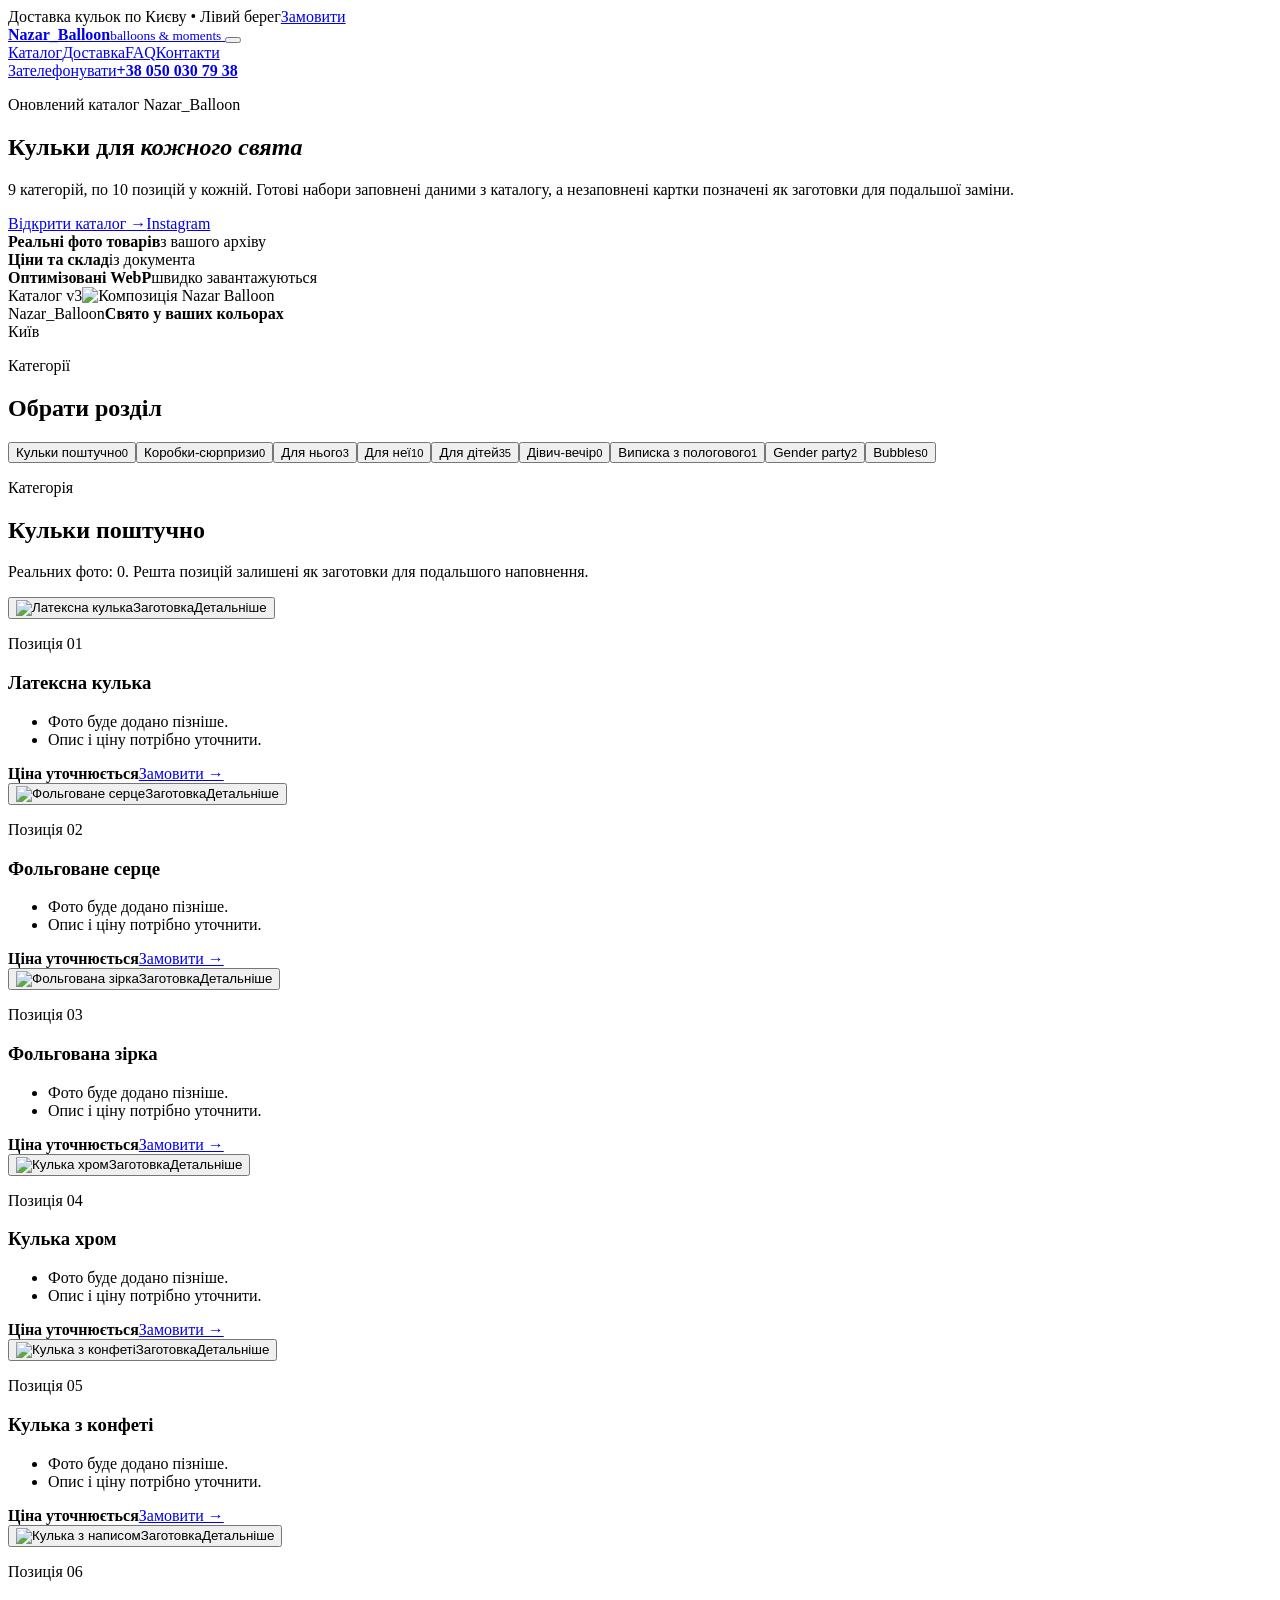
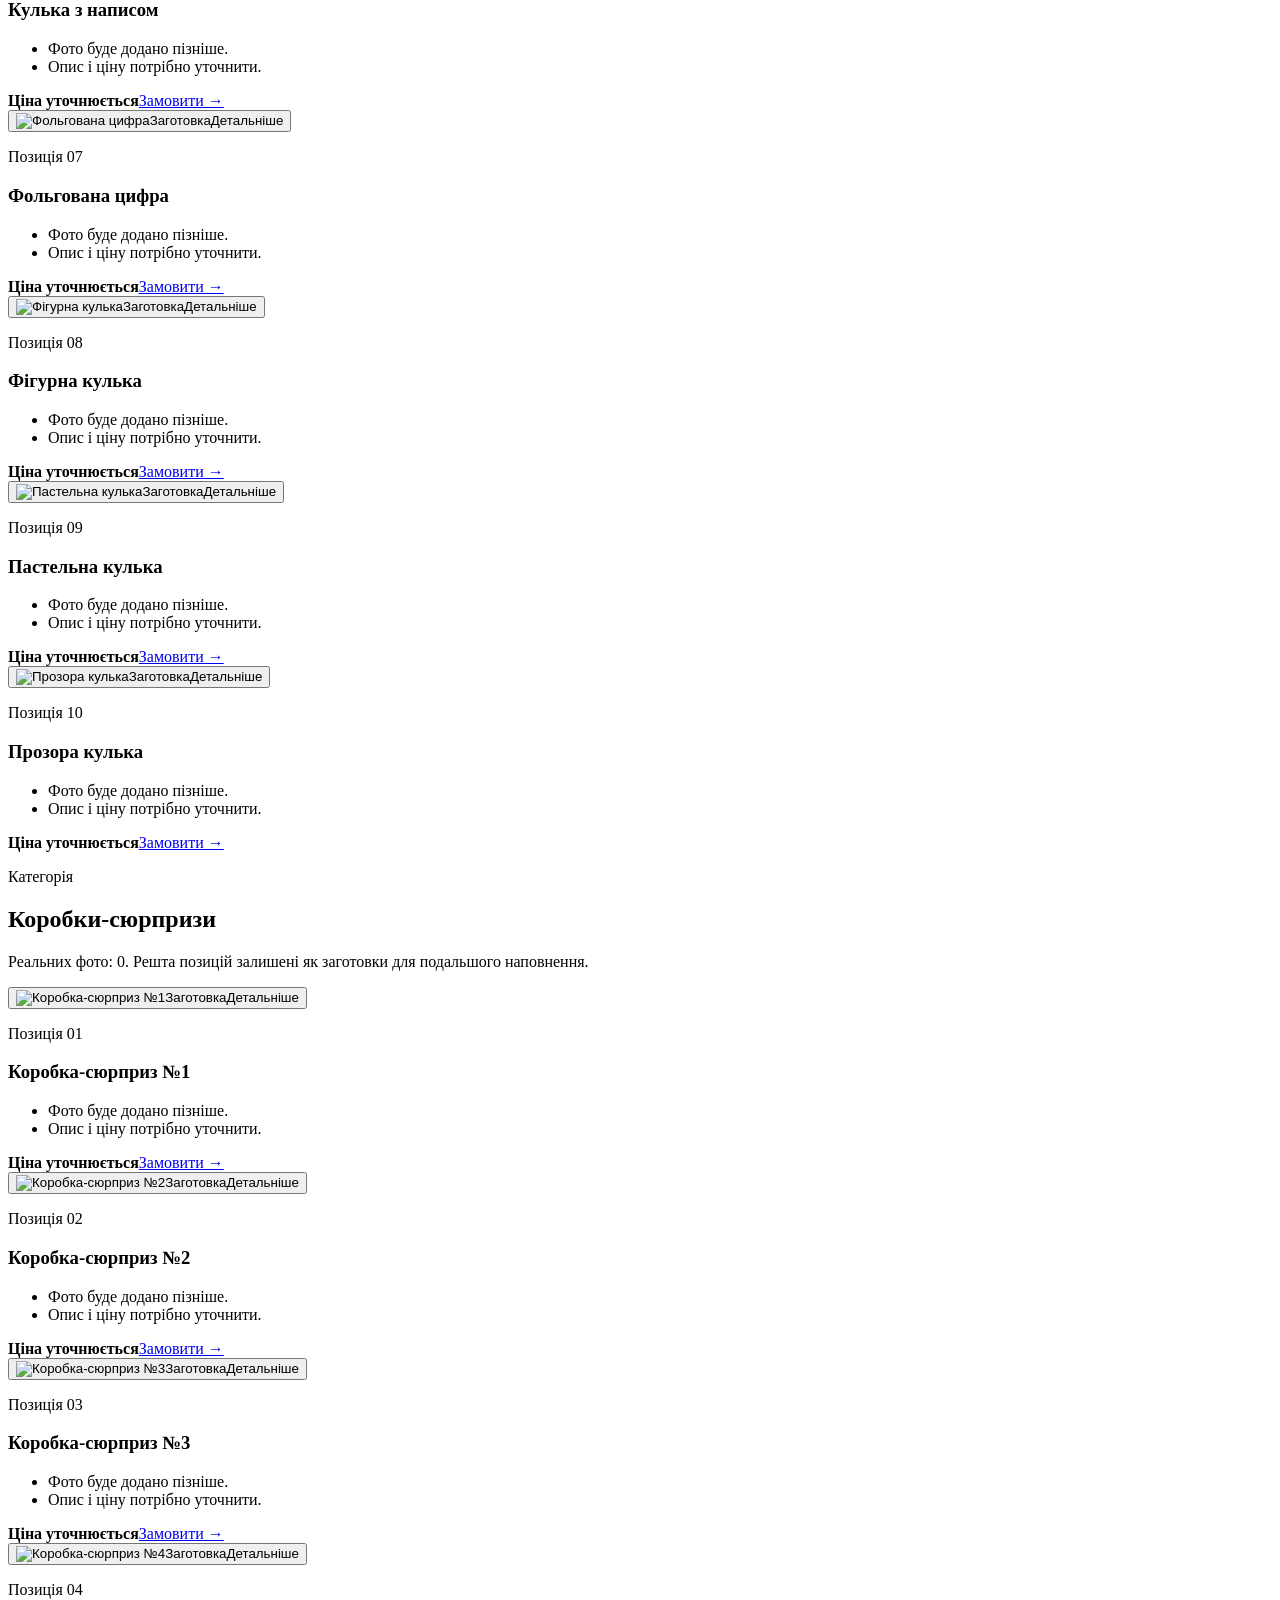
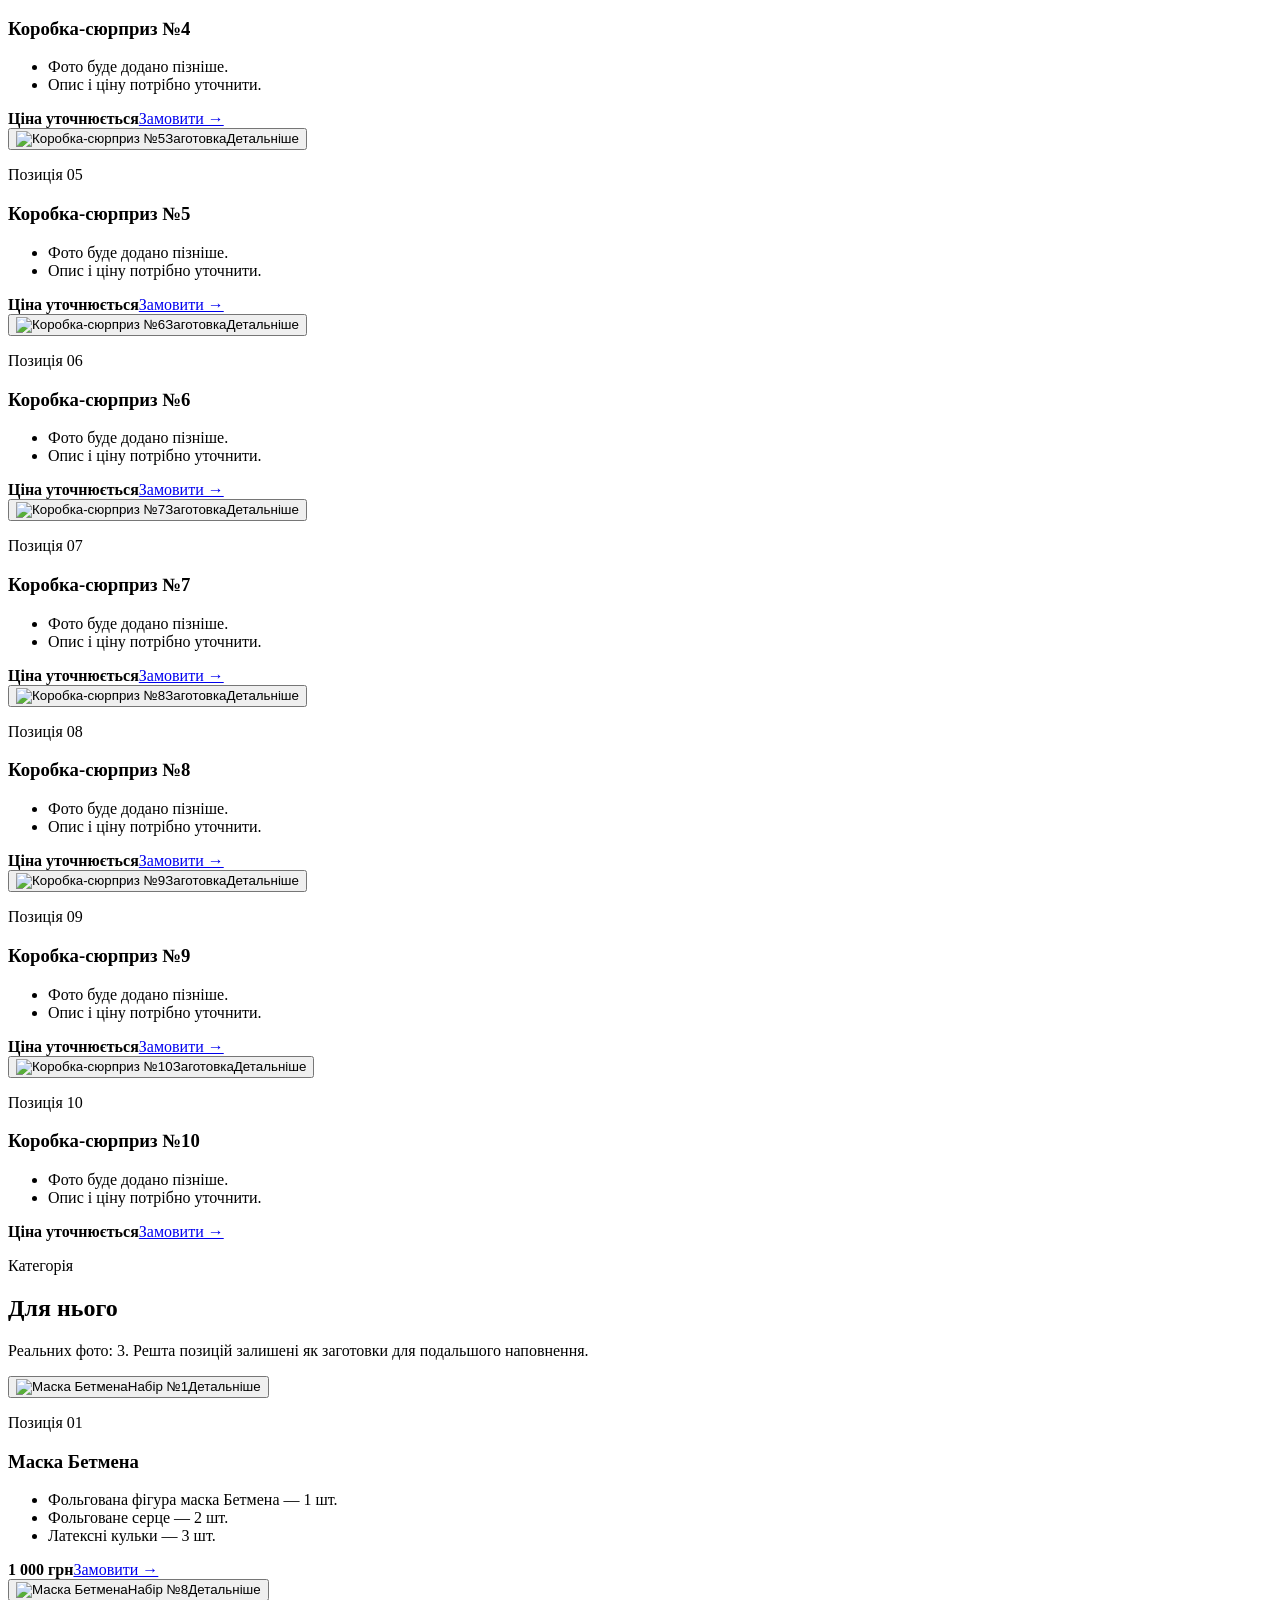
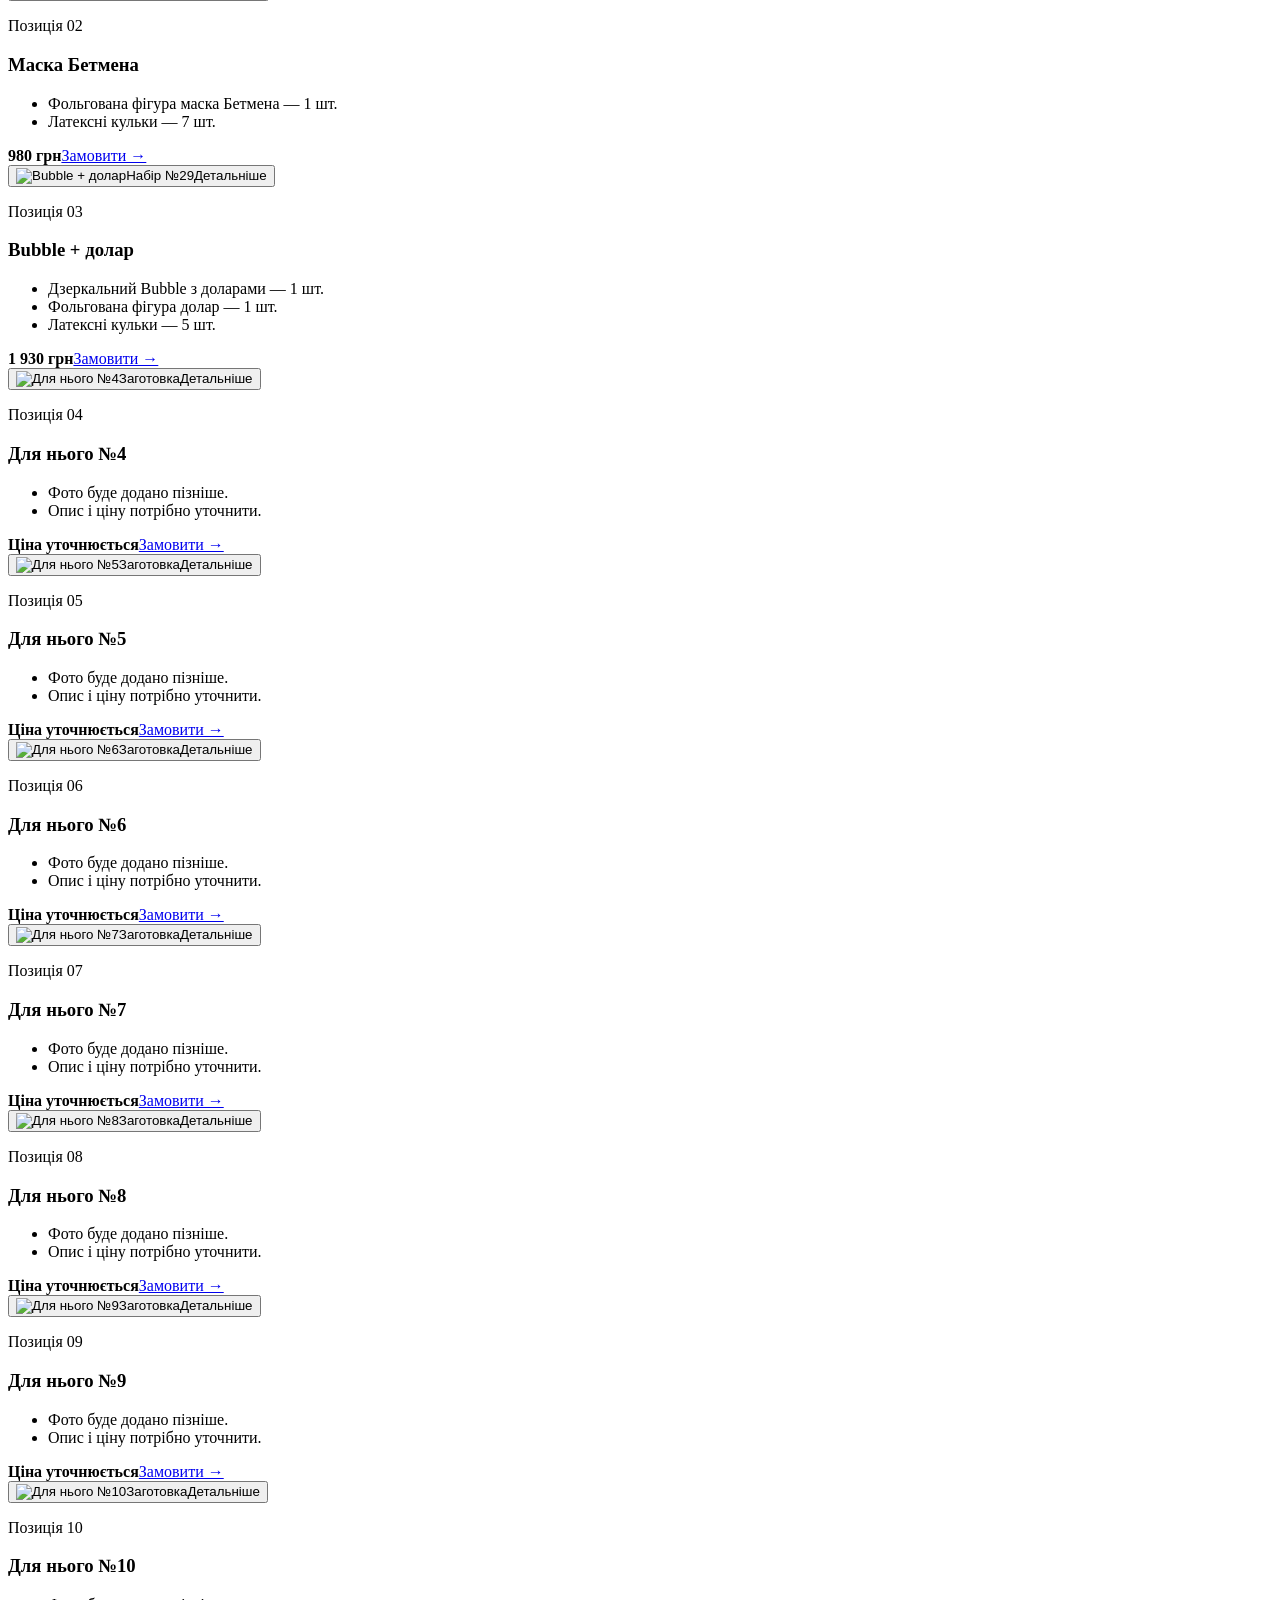
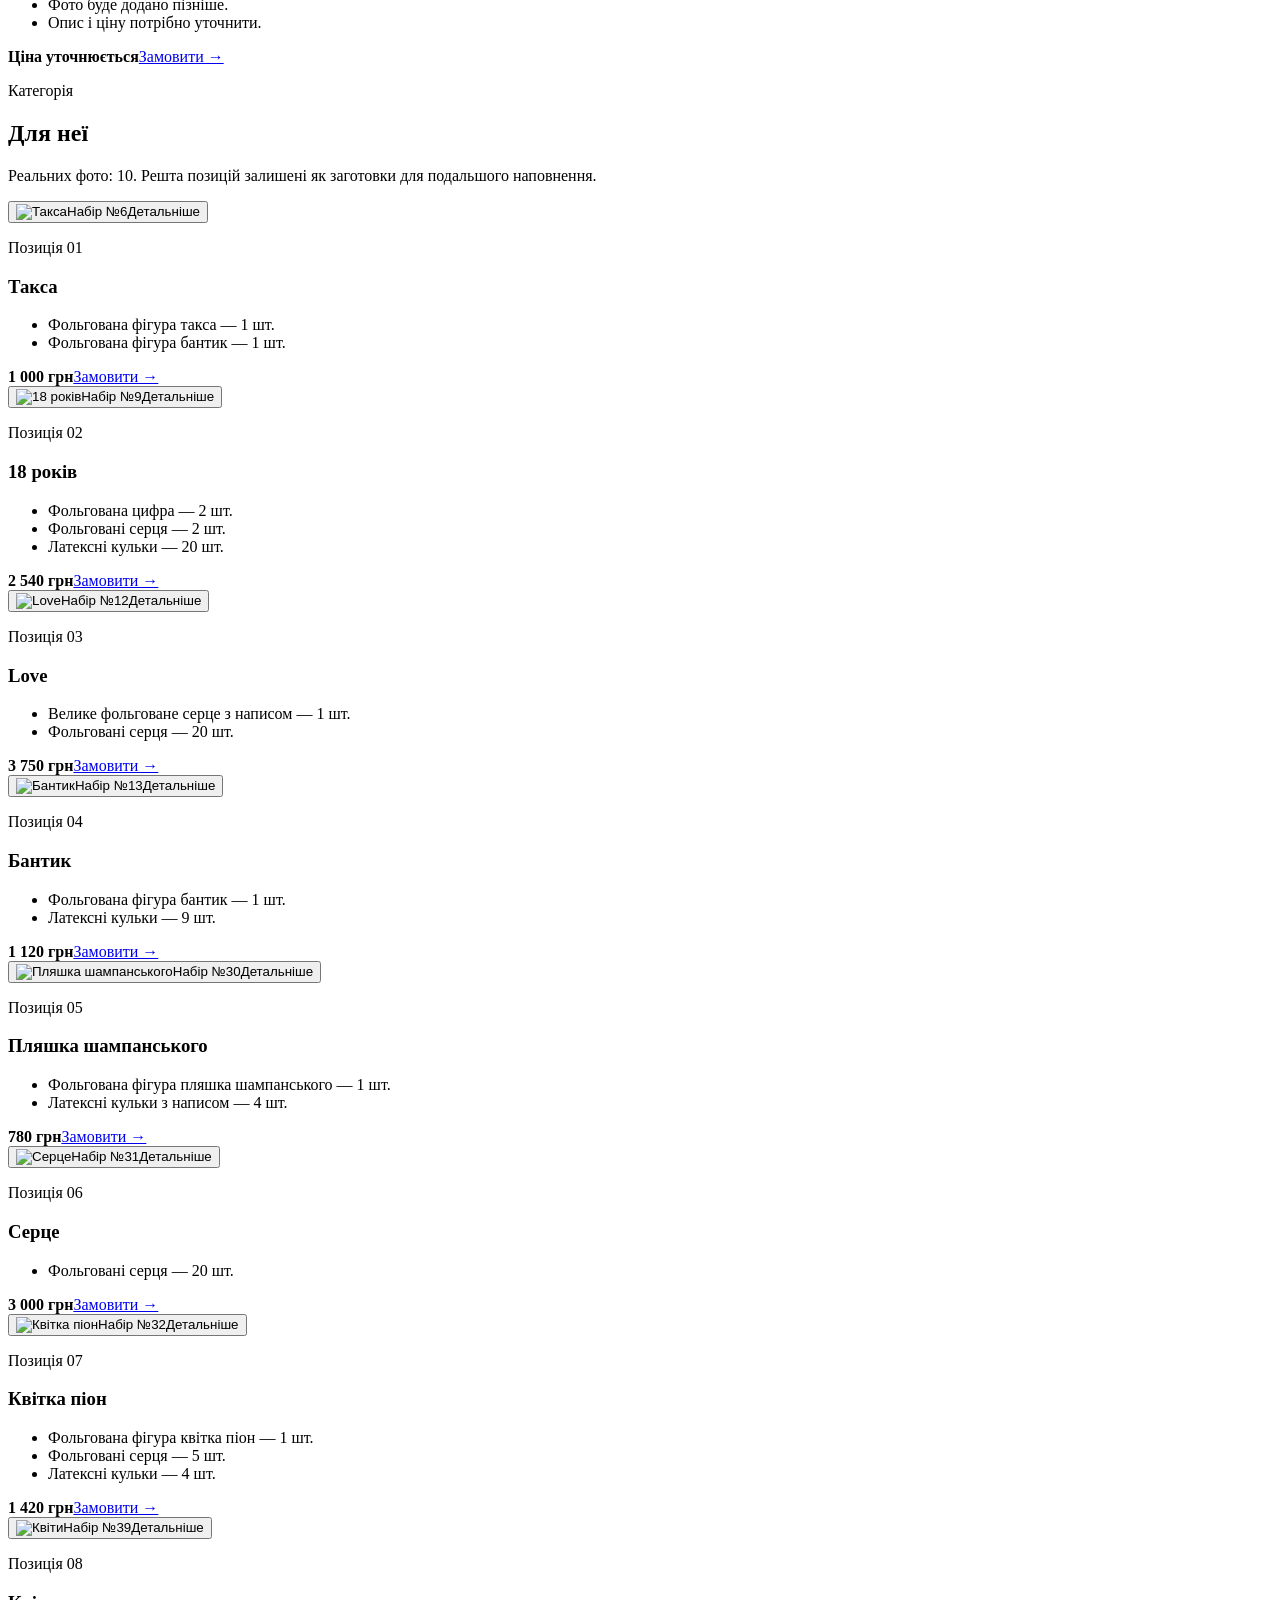
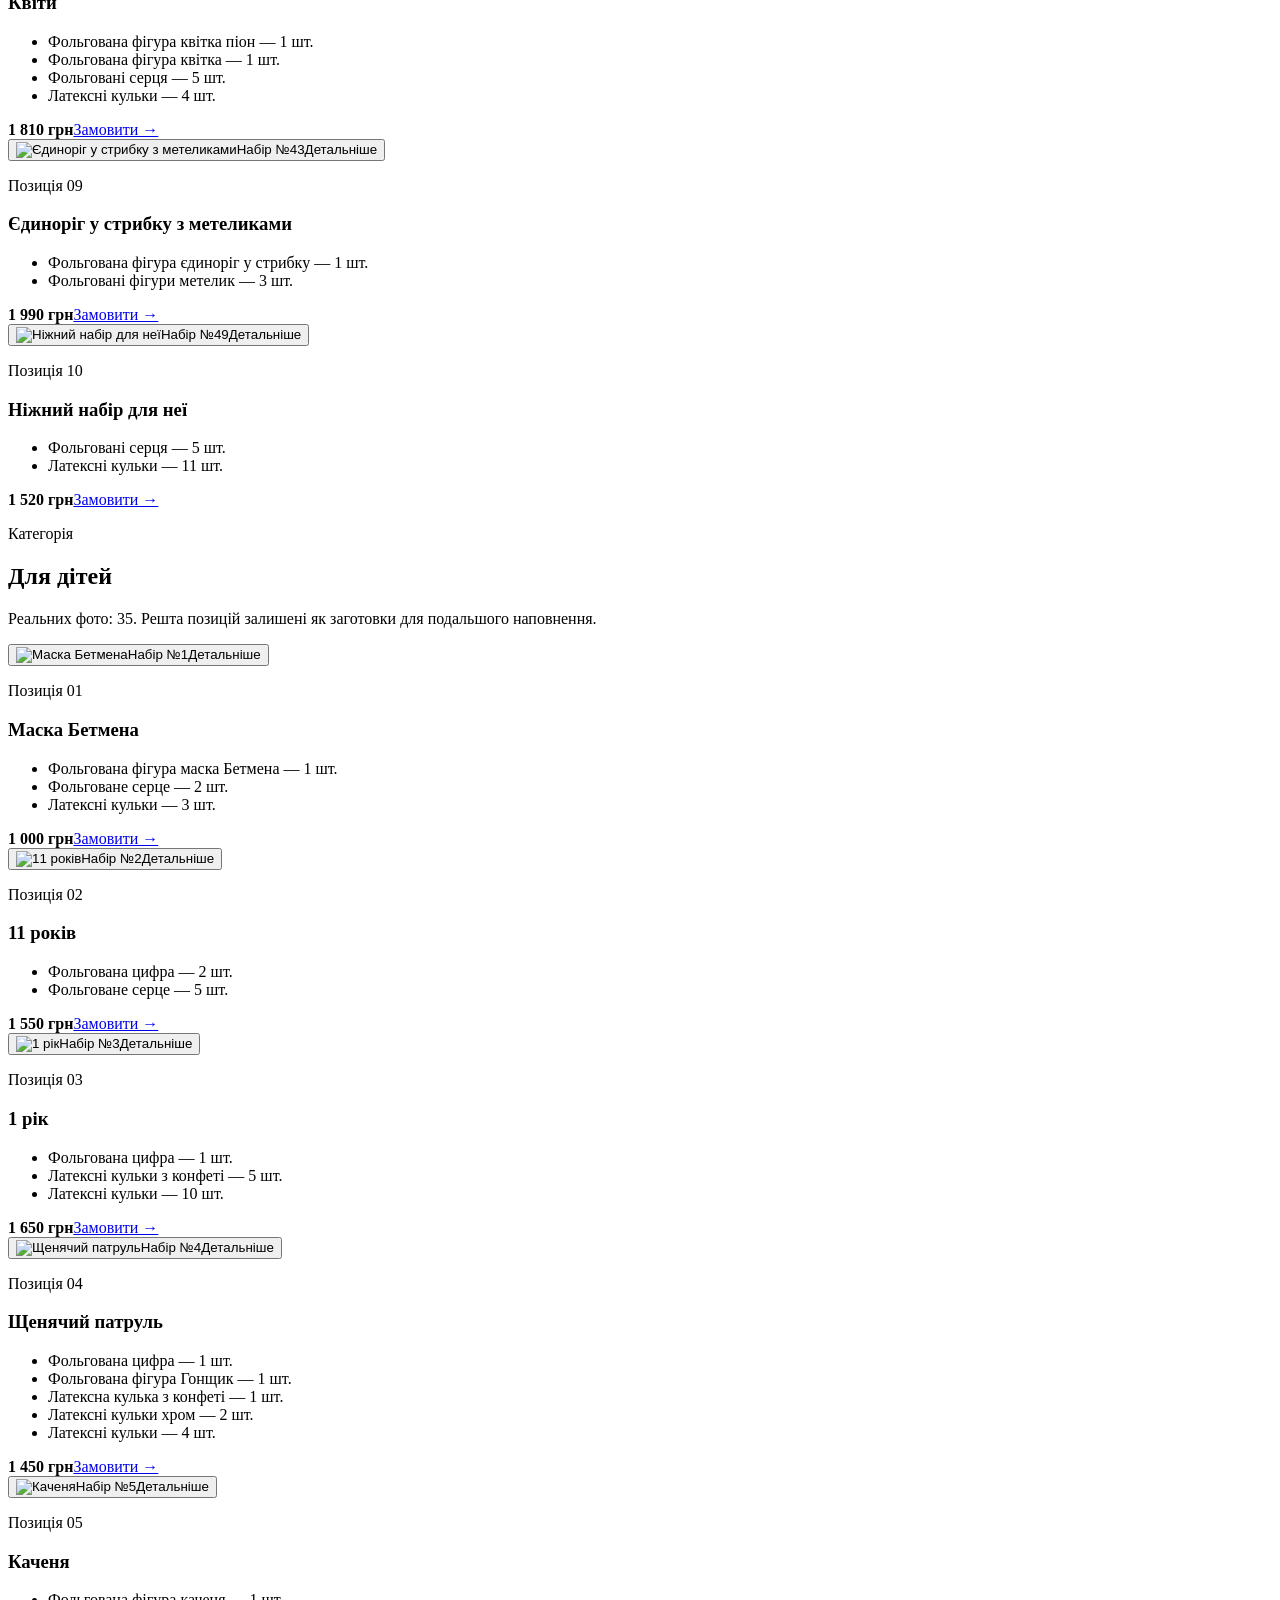
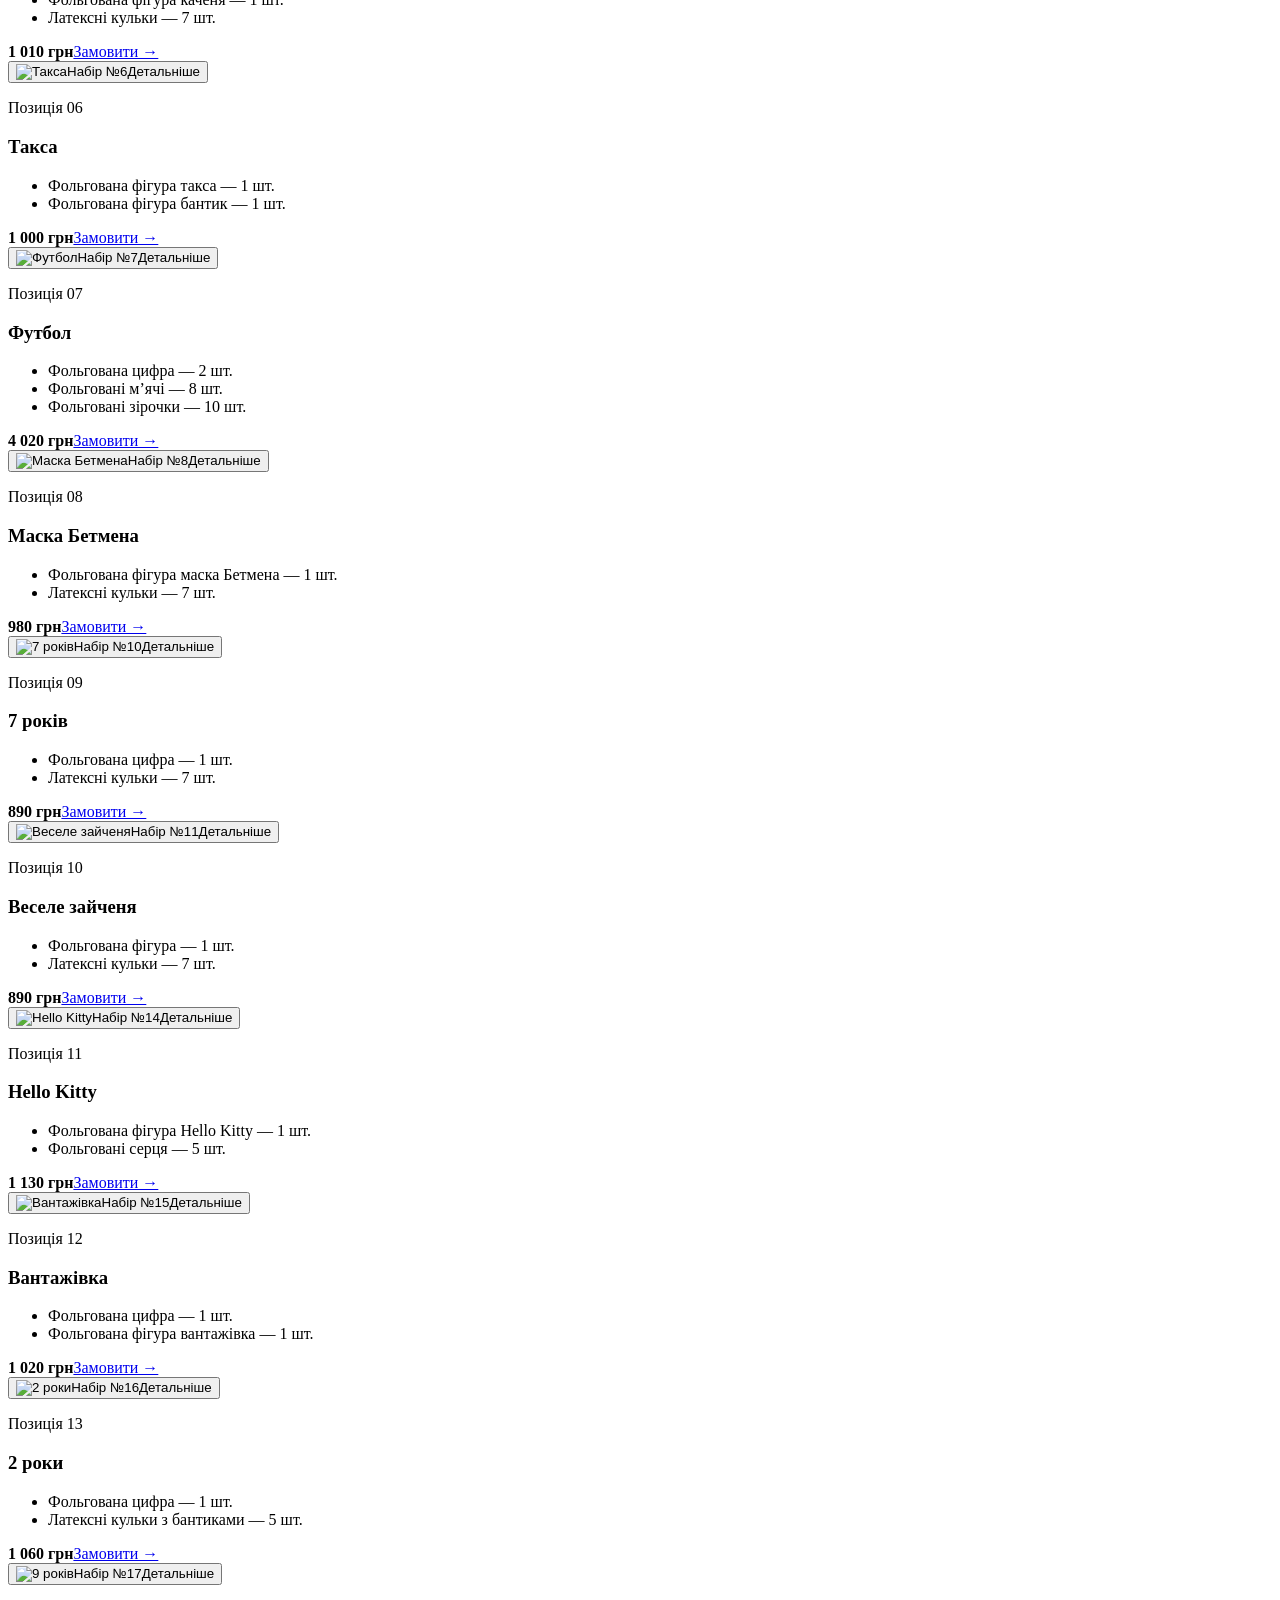
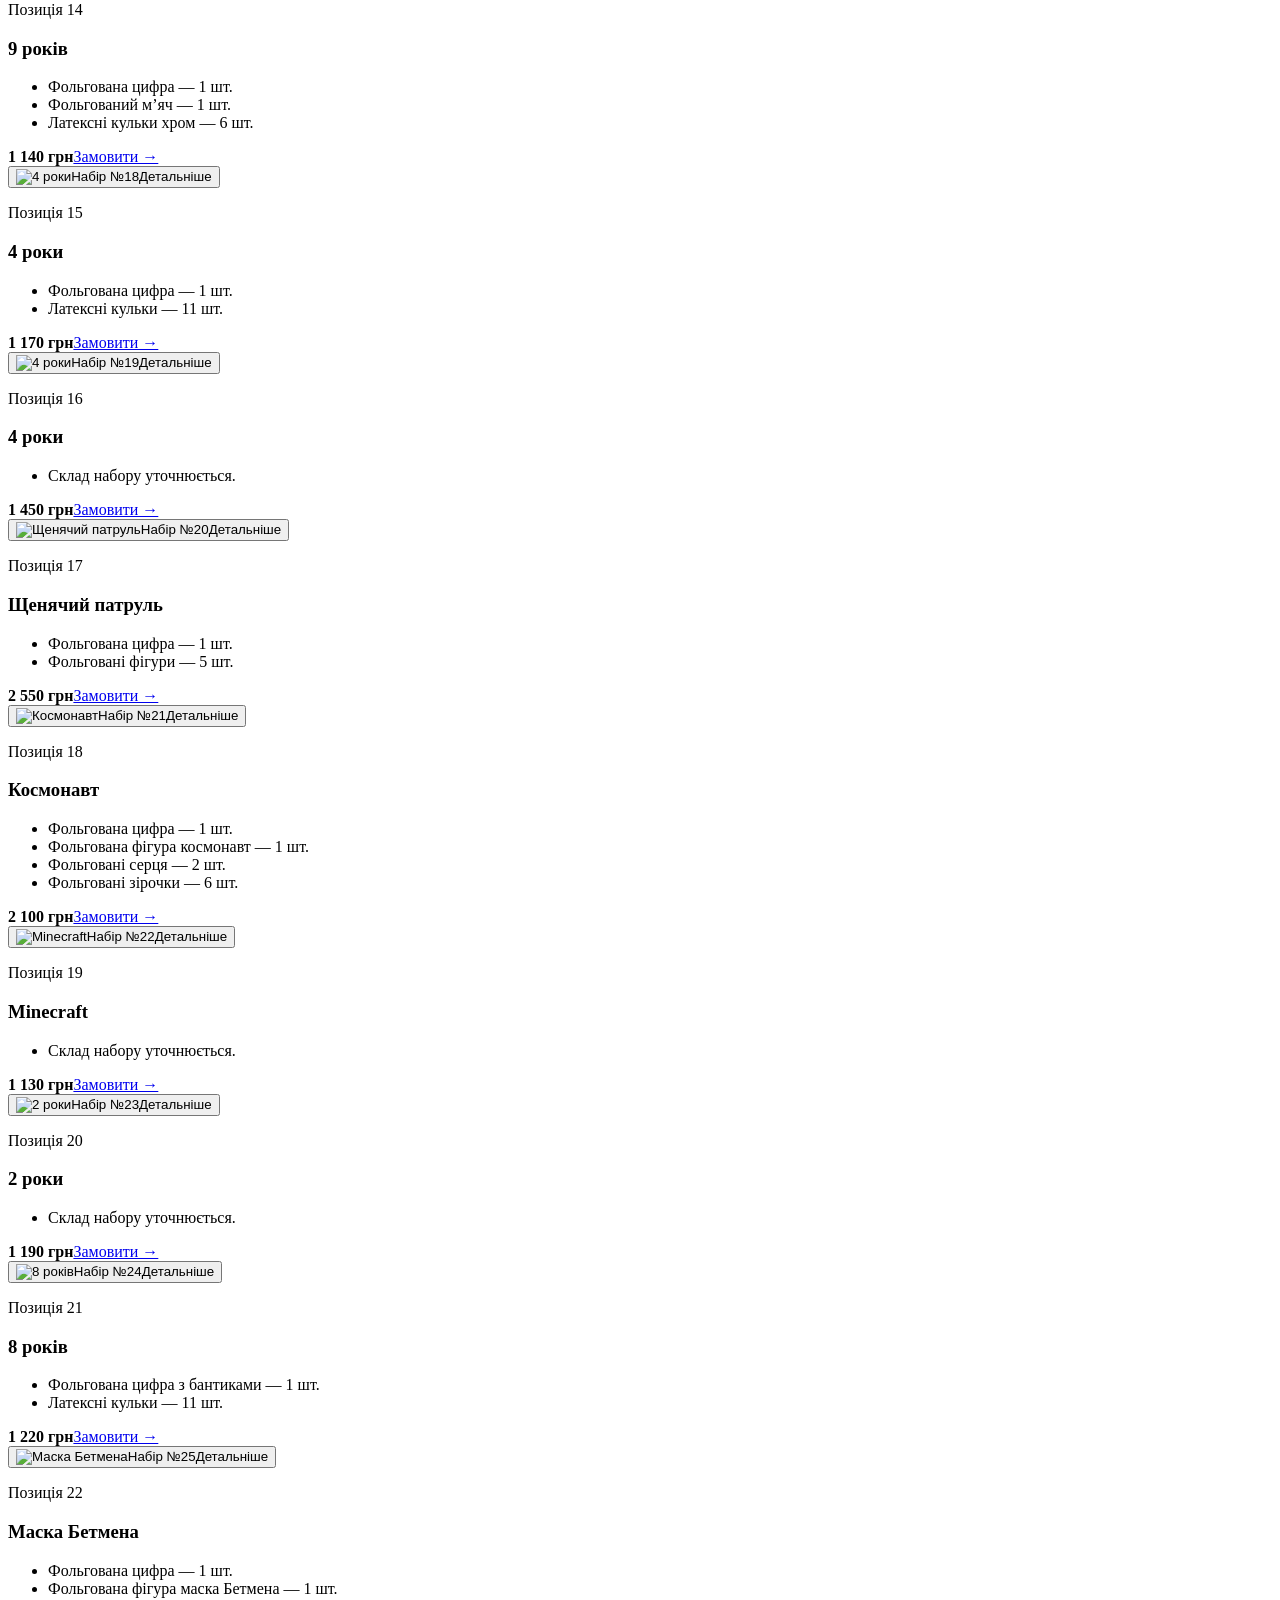
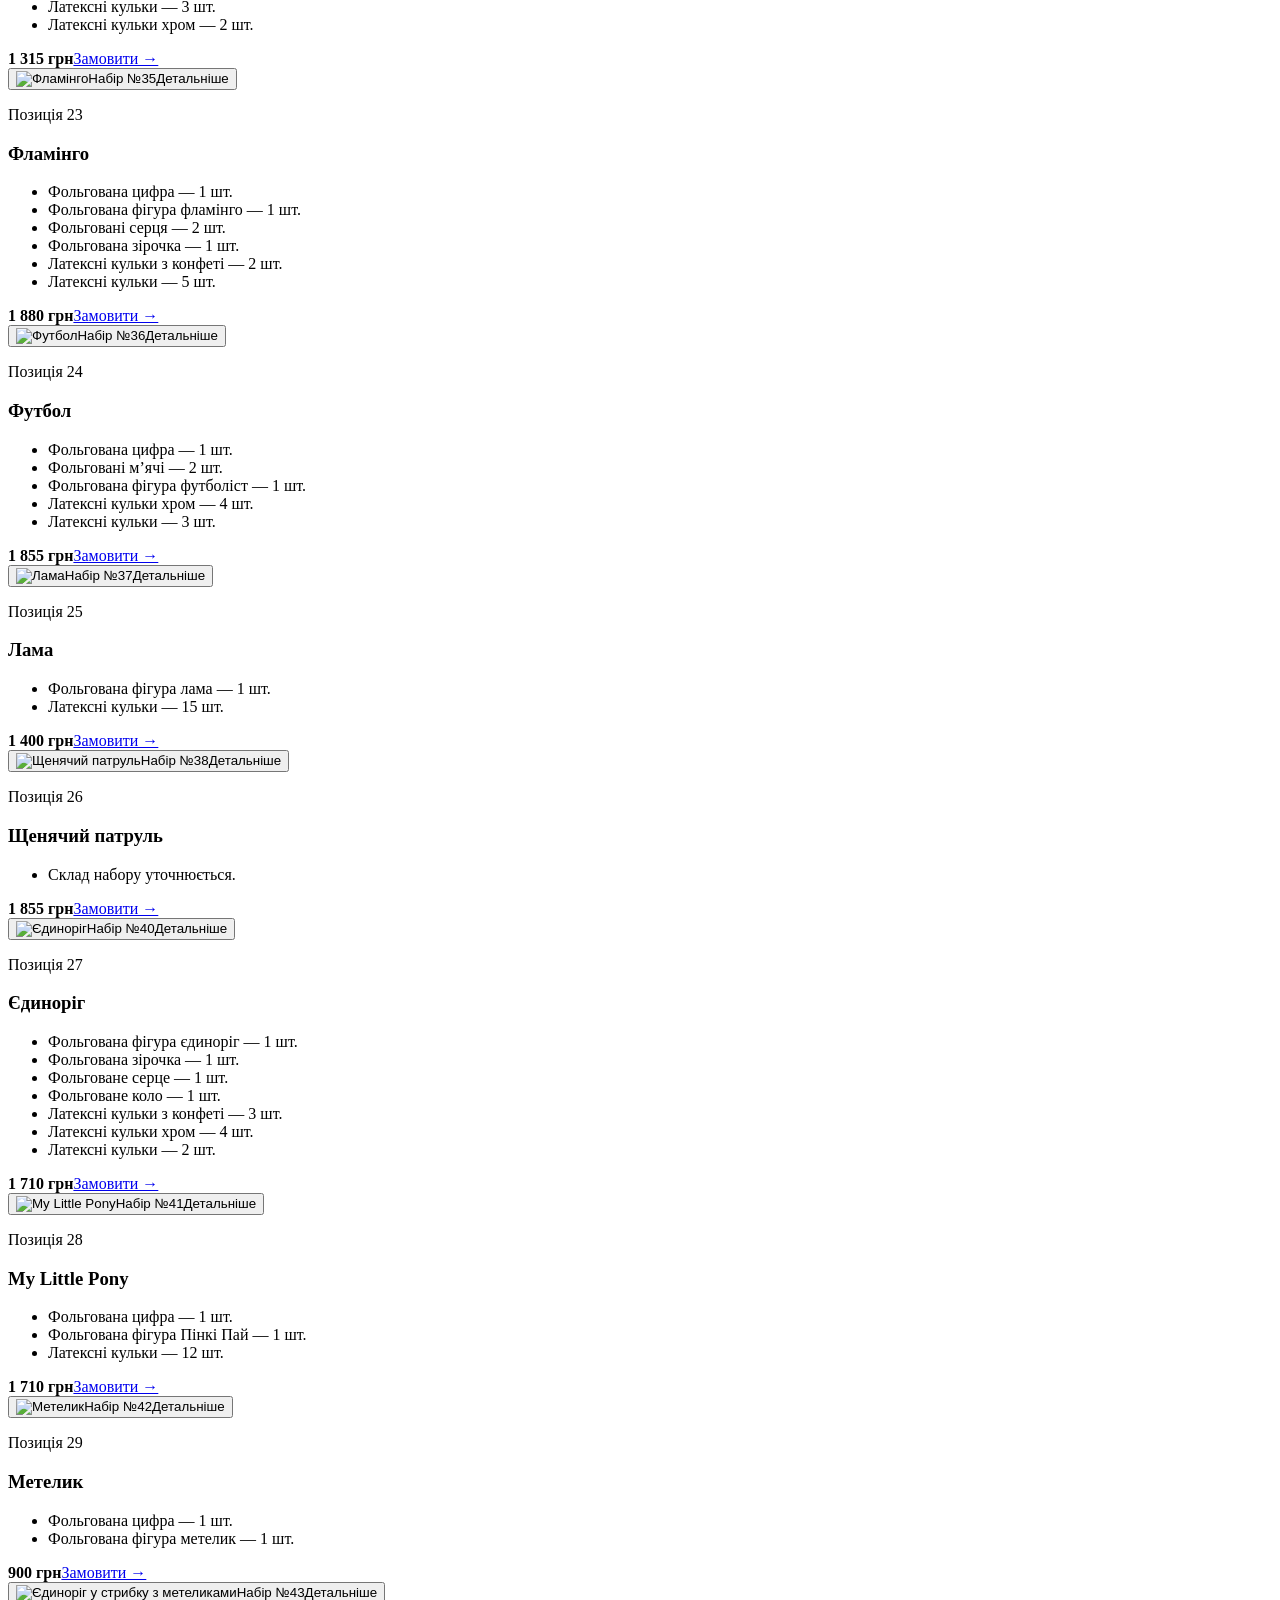
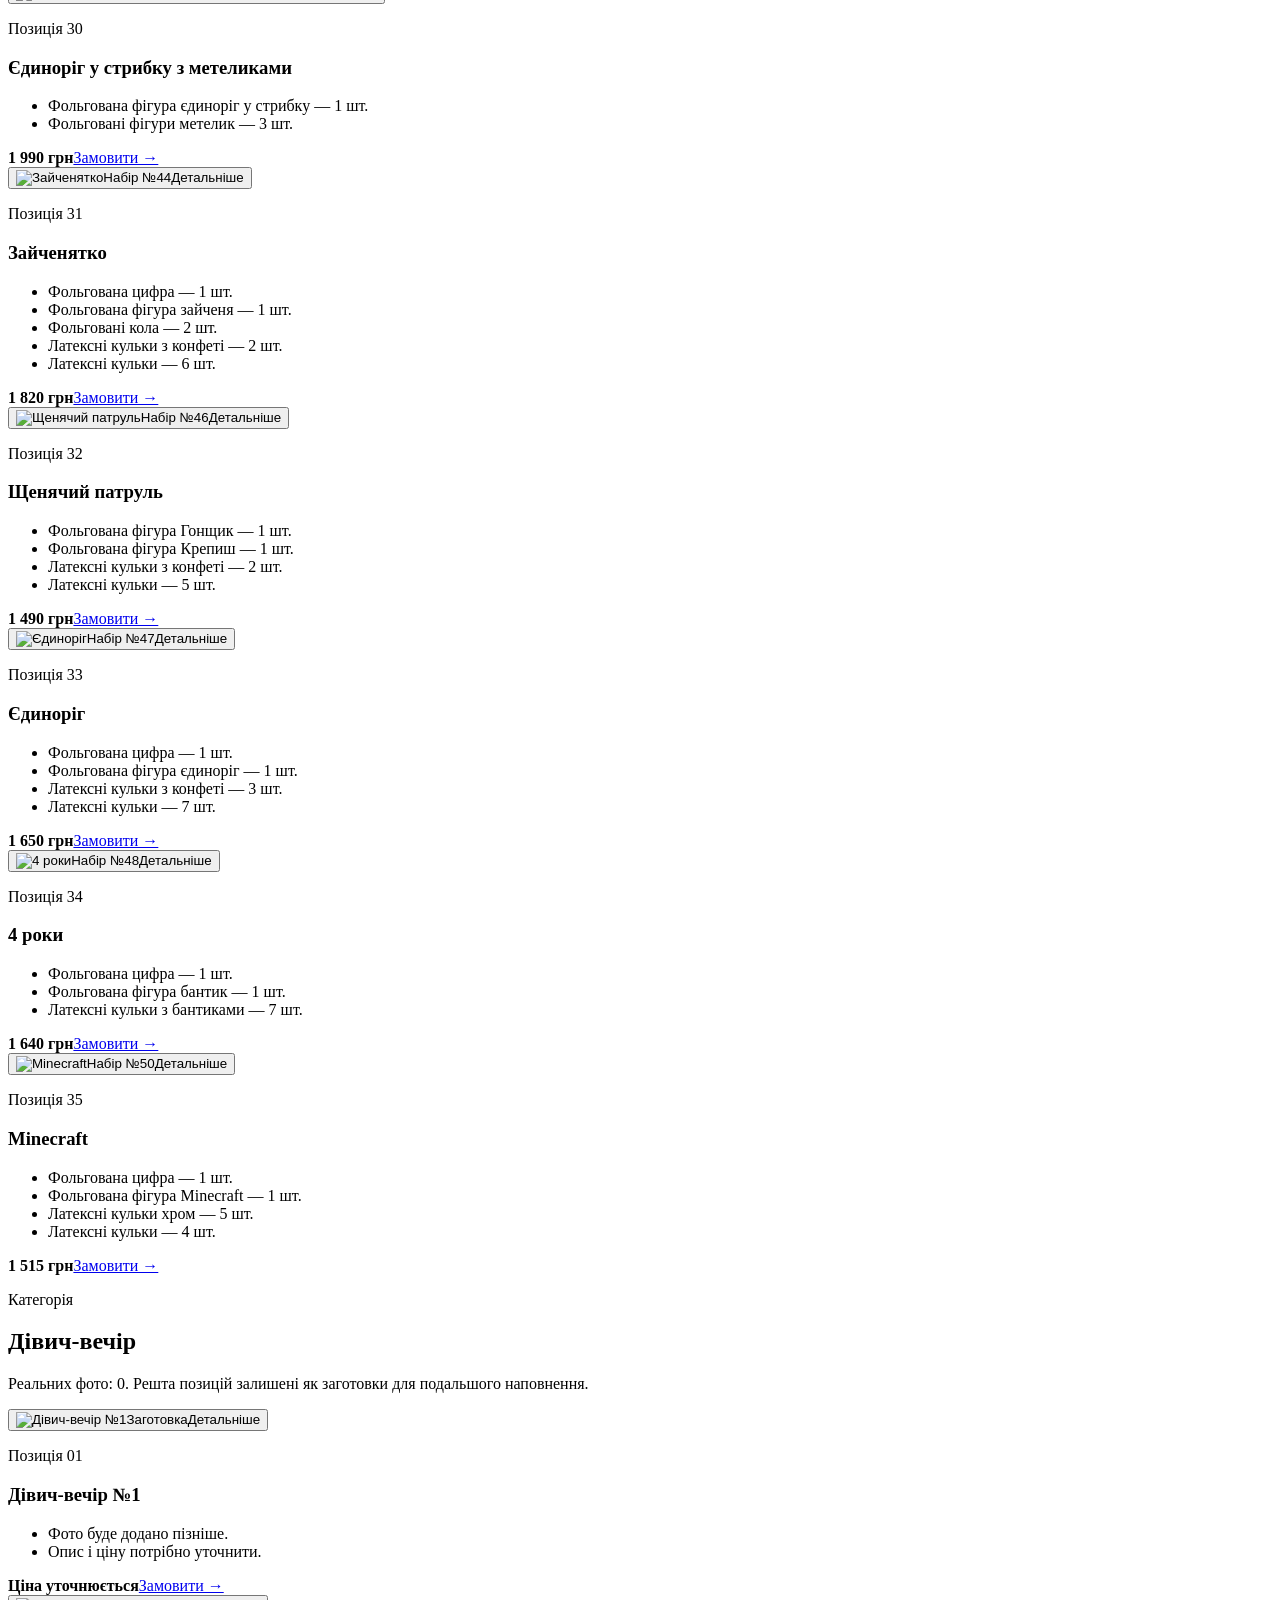
==== index.html @ 2dc0da6d "Add files via upload" ====
<!DOCTYPE html>

<html lang="uk">
<head>
<meta charset="utf-8"/>
<meta content="width=device-width,initial-scale=1" name="viewport"/>
<meta content="#fff8fb" name="theme-color"/>
<meta content="Nazar_Balloon — каталог гелієвих кульок, наборів і святкових композицій з доставкою по Києву." name="description"/>
<title>Nazar_Balloon — каталог кульок і композицій</title>
<link href="assets/images/favicon.svg" rel="icon" type="image/svg+xml"/>
<link href="https://fonts.googleapis.com" rel="preconnect"/>
<link crossorigin="" href="https://fonts.gstatic.com" rel="preconnect"/>
<link href="https://fonts.googleapis.com/css2?family=Manrope:wght@400;500;600;700;800&amp;family=Playfair+Display:wght@600;700&amp;display=swap" rel="stylesheet"/>
<link href="assets/styles.css" rel="stylesheet"/>
</head>
<body>
<div class="announcement"><div class="container announcement__inner"><span>Доставка кульок по Києву • Лівий берег</span><a href="#contacts">Замовити</a></div></div>
<header class="site-header">
<div class="container header__inner">
<a class="brand" href="#top">
<span class="brand__mark"><span class="brand__balloon brand__balloon--one"></span><span class="brand__balloon brand__balloon--two"></span><span class="brand__balloon brand__balloon--three"></span></span>
<span><strong>Nazar_Balloon</strong><small>balloons &amp; moments</small></span>
</a>
<button aria-expanded="false" class="menu-toggle" type="button"><span></span><span></span><span></span></button>
<nav class="main-nav">
<a href="#catalog">Каталог</a><a href="#delivery">Доставка</a><a href="#faq">FAQ</a><a href="#contacts">Контакти</a>
</nav>
<a class="header-cta" href="tel:+380500307938"><span>Зателефонувати</span><strong>+38 050 030 79 38</strong></a>
</div>
</header>
<main id="top">
<section class="hero hero--catalog">
<div class="container hero__grid">
<div class="hero__content reveal">
<p class="eyebrow">Оновлений каталог Nazar_Balloon</p>
<h1>Кульки для <em>кожного свята</em></h1>
<p class="hero__lead">9 категорій, по 10 позицій у кожній. Готові набори заповнені даними з каталогу, а незаповнені картки позначені як заготовки для подальшої заміни.</p>
<div class="hero__actions"><a class="button button--primary" href="#catalog">Відкрити каталог →</a><a class="button button--ghost" href="https://www.instagram.com/nazar_balloon/" rel="noopener" target="_blank">Instagram</a></div>
<div class="hero__facts"><div><strong>Реальні фото товарів</strong><span>з вашого архіву</span></div><div><strong>Ціни та склад</strong><span>із документа</span></div><div><strong>Оптимізовані WebP</strong><span>швидко завантажуються</span></div></div>
</div>
<div class="hero__visual reveal reveal--delay">
<div class="hero-card"><span class="hero-card__tag">Каталог v3</span><img alt="Композиція Nazar Balloon" src="assets/images/hero-balloons.svg"/><div class="hero-card__caption"><div><span>Nazar_Balloon</span><strong>Свято у ваших кольорах</strong></div><span class="hero-card__price">Київ</span></div></div>
</div>
</div>
</section>
<section class="catalog-section" id="catalog">
<div class="container catalog-layout">
<aside class="category-sidebar reveal">
<div class="category-sidebar__top"><p class="eyebrow">Категорії</p><h2>Обрати розділ</h2></div>
<div class="category-nav"><button class="category-nav__item is-active" data-category="single" type="button"><span class="category-nav__folder"></span><span>Кульки поштучно</span><small>0</small></button><button class="category-nav__item" data-category="boxes" type="button"><span class="category-nav__folder"></span><span>Коробки-сюрпризи</span><small>0</small></button><button class="category-nav__item" data-category="him" type="button"><span class="category-nav__folder"></span><span>Для нього</span><small>3</small></button><button class="category-nav__item" data-category="her" type="button"><span class="category-nav__folder"></span><span>Для неї</span><small>10</small></button><button class="category-nav__item" data-category="kids" type="button"><span class="category-nav__folder"></span><span>Для дітей</span><small>35</small></button><button class="category-nav__item" data-category="bachelorette" type="button"><span class="category-nav__folder"></span><span>Дівич-вечір</span><small>0</small></button><button class="category-nav__item" data-category="maternity" type="button"><span class="category-nav__folder"></span><span>Виписка з пологового</span><small>1</small></button><button class="category-nav__item" data-category="gender" type="button"><span class="category-nav__folder"></span><span>Gender party</span><small>2</small></button><button class="category-nav__item" data-category="bubbles" type="button"><span class="category-nav__folder"></span><span>Bubbles</span><small>0</small></button></div>
</aside>
<div class="catalog-content"><section class="category-panel is-active" data-panel="single"><div class="category-panel__heading"><div><p class="eyebrow">Категорія</p><h2>Кульки поштучно</h2></div><p>Реальних фото: 0. Решта позицій залишені як заготовки для подальшого наповнення.</p></div><div class="catalog-grid"><article class="catalog-card is-placeholder">
<button class="catalog-card__photo" data-open-product="single-1" type="button"><img alt="Латексна кулька" loading="lazy" src="assets/images/catalog-single-01.svg"/><span class="product-status product-status--placeholder">Заготовка</span><span class="catalog-card__zoom">Детальніше</span></button>
<div class="catalog-card__content"><p class="catalog-card__number">Позиція 01</p><h3>Латексна кулька</h3><ul><li>Фото буде додано пізніше.</li><li>Опис і ціну потрібно уточнити.</li></ul><div class="catalog-card__bottom"><strong>Ціна уточнюється</strong><a href="https://www.instagram.com/nazar_balloon/" rel="noopener" target="_blank">Замовити →</a></div></div></article><article class="catalog-card is-placeholder">
<button class="catalog-card__photo" data-open-product="single-2" type="button"><img alt="Фольговане серце" loading="lazy" src="assets/images/catalog-single-02.svg"/><span class="product-status product-status--placeholder">Заготовка</span><span class="catalog-card__zoom">Детальніше</span></button>
<div class="catalog-card__content"><p class="catalog-card__number">Позиція 02</p><h3>Фольговане серце</h3><ul><li>Фото буде додано пізніше.</li><li>Опис і ціну потрібно уточнити.</li></ul><div class="catalog-card__bottom"><strong>Ціна уточнюється</strong><a href="https://www.instagram.com/nazar_balloon/" rel="noopener" target="_blank">Замовити →</a></div></div></article><article class="catalog-card is-placeholder">
<button class="catalog-card__photo" data-open-product="single-3" type="button"><img alt="Фольгована зірка" loading="lazy" src="assets/images/catalog-single-03.svg"/><span class="product-status product-status--placeholder">Заготовка</span><span class="catalog-card__zoom">Детальніше</span></button>
<div class="catalog-card__content"><p class="catalog-card__number">Позиція 03</p><h3>Фольгована зірка</h3><ul><li>Фото буде додано пізніше.</li><li>Опис і ціну потрібно уточнити.</li></ul><div class="catalog-card__bottom"><strong>Ціна уточнюється</strong><a href="https://www.instagram.com/nazar_balloon/" rel="noopener" target="_blank">Замовити →</a></div></div></article><article class="catalog-card is-placeholder">
<button class="catalog-card__photo" data-open-product="single-4" type="button"><img alt="Кулька хром" loading="lazy" src="assets/images/catalog-single-04.svg"/><span class="product-status product-status--placeholder">Заготовка</span><span class="catalog-card__zoom">Детальніше</span></button>
<div class="catalog-card__content"><p class="catalog-card__number">Позиція 04</p><h3>Кулька хром</h3><ul><li>Фото буде додано пізніше.</li><li>Опис і ціну потрібно уточнити.</li></ul><div class="catalog-card__bottom"><strong>Ціна уточнюється</strong><a href="https://www.instagram.com/nazar_balloon/" rel="noopener" target="_blank">Замовити →</a></div></div></article><article class="catalog-card is-placeholder">
<button class="catalog-card__photo" data-open-product="single-5" type="button"><img alt="Кулька з конфеті" loading="lazy" src="assets/images/catalog-single-05.svg"/><span class="product-status product-status--placeholder">Заготовка</span><span class="catalog-card__zoom">Детальніше</span></button>
<div class="catalog-card__content"><p class="catalog-card__number">Позиція 05</p><h3>Кулька з конфеті</h3><ul><li>Фото буде додано пізніше.</li><li>Опис і ціну потрібно уточнити.</li></ul><div class="catalog-card__bottom"><strong>Ціна уточнюється</strong><a href="https://www.instagram.com/nazar_balloon/" rel="noopener" target="_blank">Замовити →</a></div></div></article><article class="catalog-card is-placeholder">
<button class="catalog-card__photo" data-open-product="single-6" type="button"><img alt="Кулька з написом" loading="lazy" src="assets/images/catalog-single-06.svg"/><span class="product-status product-status--placeholder">Заготовка</span><span class="catalog-card__zoom">Детальніше</span></button>
<div class="catalog-card__content"><p class="catalog-card__number">Позиція 06</p><h3>Кулька з написом</h3><ul><li>Фото буде додано пізніше.</li><li>Опис і ціну потрібно уточнити.</li></ul><div class="catalog-card__bottom"><strong>Ціна уточнюється</strong><a href="https://www.instagram.com/nazar_balloon/" rel="noopener" target="_blank">Замовити →</a></div></div></article><article class="catalog-card is-placeholder">
<button class="catalog-card__photo" data-open-product="single-7" type="button"><img alt="Фольгована цифра" loading="lazy" src="assets/images/catalog-single-07.svg"/><span class="product-status product-status--placeholder">Заготовка</span><span class="catalog-card__zoom">Детальніше</span></button>
<div class="catalog-card__content"><p class="catalog-card__number">Позиція 07</p><h3>Фольгована цифра</h3><ul><li>Фото буде додано пізніше.</li><li>Опис і ціну потрібно уточнити.</li></ul><div class="catalog-card__bottom"><strong>Ціна уточнюється</strong><a href="https://www.instagram.com/nazar_balloon/" rel="noopener" target="_blank">Замовити →</a></div></div></article><article class="catalog-card is-placeholder">
<button class="catalog-card__photo" data-open-product="single-8" type="button"><img alt="Фігурна кулька" loading="lazy" src="assets/images/catalog-single-08.svg"/><span class="product-status product-status--placeholder">Заготовка</span><span class="catalog-card__zoom">Детальніше</span></button>
<div class="catalog-card__content"><p class="catalog-card__number">Позиція 08</p><h3>Фігурна кулька</h3><ul><li>Фото буде додано пізніше.</li><li>Опис і ціну потрібно уточнити.</li></ul><div class="catalog-card__bottom"><strong>Ціна уточнюється</strong><a href="https://www.instagram.com/nazar_balloon/" rel="noopener" target="_blank">Замовити →</a></div></div></article><article class="catalog-card is-placeholder">
<button class="catalog-card__photo" data-open-product="single-9" type="button"><img alt="Пастельна кулька" loading="lazy" src="assets/images/catalog-single-09.svg"/><span class="product-status product-status--placeholder">Заготовка</span><span class="catalog-card__zoom">Детальніше</span></button>
<div class="catalog-card__content"><p class="catalog-card__number">Позиція 09</p><h3>Пастельна кулька</h3><ul><li>Фото буде додано пізніше.</li><li>Опис і ціну потрібно уточнити.</li></ul><div class="catalog-card__bottom"><strong>Ціна уточнюється</strong><a href="https://www.instagram.com/nazar_balloon/" rel="noopener" target="_blank">Замовити →</a></div></div></article><article class="catalog-card is-placeholder">
<button class="catalog-card__photo" data-open-product="single-10" type="button"><img alt="Прозора кулька" loading="lazy" src="assets/images/catalog-single-10.svg"/><span class="product-status product-status--placeholder">Заготовка</span><span class="catalog-card__zoom">Детальніше</span></button>
<div class="catalog-card__content"><p class="catalog-card__number">Позиція 10</p><h3>Прозора кулька</h3><ul><li>Фото буде додано пізніше.</li><li>Опис і ціну потрібно уточнити.</li></ul><div class="catalog-card__bottom"><strong>Ціна уточнюється</strong><a href="https://www.instagram.com/nazar_balloon/" rel="noopener" target="_blank">Замовити →</a></div></div></article></div></section><section class="category-panel" data-panel="boxes"><div class="category-panel__heading"><div><p class="eyebrow">Категорія</p><h2>Коробки-сюрпризи</h2></div><p>Реальних фото: 0. Решта позицій залишені як заготовки для подальшого наповнення.</p></div><div class="catalog-grid"><article class="catalog-card is-placeholder">
<button class="catalog-card__photo" data-open-product="boxes-1" type="button"><img alt="Коробка-сюрприз №1" loading="lazy" src="assets/images/catalog-boxes-01.svg"/><span class="product-status product-status--placeholder">Заготовка</span><span class="catalog-card__zoom">Детальніше</span></button>
<div class="catalog-card__content"><p class="catalog-card__number">Позиція 01</p><h3>Коробка-сюрприз №1</h3><ul><li>Фото буде додано пізніше.</li><li>Опис і ціну потрібно уточнити.</li></ul><div class="catalog-card__bottom"><strong>Ціна уточнюється</strong><a href="https://www.instagram.com/nazar_balloon/" rel="noopener" target="_blank">Замовити →</a></div></div></article><article class="catalog-card is-placeholder">
<button class="catalog-card__photo" data-open-product="boxes-2" type="button"><img alt="Коробка-сюрприз №2" loading="lazy" src="assets/images/catalog-boxes-02.svg"/><span class="product-status product-status--placeholder">Заготовка</span><span class="catalog-card__zoom">Детальніше</span></button>
<div class="catalog-card__content"><p class="catalog-card__number">Позиція 02</p><h3>Коробка-сюрприз №2</h3><ul><li>Фото буде додано пізніше.</li><li>Опис і ціну потрібно уточнити.</li></ul><div class="catalog-card__bottom"><strong>Ціна уточнюється</strong><a href="https://www.instagram.com/nazar_balloon/" rel="noopener" target="_blank">Замовити →</a></div></div></article><article class="catalog-card is-placeholder">
<button class="catalog-card__photo" data-open-product="boxes-3" type="button"><img alt="Коробка-сюрприз №3" loading="lazy" src="assets/images/catalog-boxes-03.svg"/><span class="product-status product-status--placeholder">Заготовка</span><span class="catalog-card__zoom">Детальніше</span></button>
<div class="catalog-card__content"><p class="catalog-card__number">Позиція 03</p><h3>Коробка-сюрприз №3</h3><ul><li>Фото буде додано пізніше.</li><li>Опис і ціну потрібно уточнити.</li></ul><div class="catalog-card__bottom"><strong>Ціна уточнюється</strong><a href="https://www.instagram.com/nazar_balloon/" rel="noopener" target="_blank">Замовити →</a></div></div></article><article class="catalog-card is-placeholder">
<button class="catalog-card__photo" data-open-product="boxes-4" type="button"><img alt="Коробка-сюрприз №4" loading="lazy" src="assets/images/catalog-boxes-04.svg"/><span class="product-status product-status--placeholder">Заготовка</span><span class="catalog-card__zoom">Детальніше</span></button>
<div class="catalog-card__content"><p class="catalog-card__number">Позиція 04</p><h3>Коробка-сюрприз №4</h3><ul><li>Фото буде додано пізніше.</li><li>Опис і ціну потрібно уточнити.</li></ul><div class="catalog-card__bottom"><strong>Ціна уточнюється</strong><a href="https://www.instagram.com/nazar_balloon/" rel="noopener" target="_blank">Замовити →</a></div></div></article><article class="catalog-card is-placeholder">
<button class="catalog-card__photo" data-open-product="boxes-5" type="button"><img alt="Коробка-сюрприз №5" loading="lazy" src="assets/images/catalog-boxes-05.svg"/><span class="product-status product-status--placeholder">Заготовка</span><span class="catalog-card__zoom">Детальніше</span></button>
<div class="catalog-card__content"><p class="catalog-card__number">Позиція 05</p><h3>Коробка-сюрприз №5</h3><ul><li>Фото буде додано пізніше.</li><li>Опис і ціну потрібно уточнити.</li></ul><div class="catalog-card__bottom"><strong>Ціна уточнюється</strong><a href="https://www.instagram.com/nazar_balloon/" rel="noopener" target="_blank">Замовити →</a></div></div></article><article class="catalog-card is-placeholder">
<button class="catalog-card__photo" data-open-product="boxes-6" type="button"><img alt="Коробка-сюрприз №6" loading="lazy" src="assets/images/catalog-boxes-06.svg"/><span class="product-status product-status--placeholder">Заготовка</span><span class="catalog-card__zoom">Детальніше</span></button>
<div class="catalog-card__content"><p class="catalog-card__number">Позиція 06</p><h3>Коробка-сюрприз №6</h3><ul><li>Фото буде додано пізніше.</li><li>Опис і ціну потрібно уточнити.</li></ul><div class="catalog-card__bottom"><strong>Ціна уточнюється</strong><a href="https://www.instagram.com/nazar_balloon/" rel="noopener" target="_blank">Замовити →</a></div></div></article><article class="catalog-card is-placeholder">
<button class="catalog-card__photo" data-open-product="boxes-7" type="button"><img alt="Коробка-сюрприз №7" loading="lazy" src="assets/images/catalog-boxes-07.svg"/><span class="product-status product-status--placeholder">Заготовка</span><span class="catalog-card__zoom">Детальніше</span></button>
<div class="catalog-card__content"><p class="catalog-card__number">Позиція 07</p><h3>Коробка-сюрприз №7</h3><ul><li>Фото буде додано пізніше.</li><li>Опис і ціну потрібно уточнити.</li></ul><div class="catalog-card__bottom"><strong>Ціна уточнюється</strong><a href="https://www.instagram.com/nazar_balloon/" rel="noopener" target="_blank">Замовити →</a></div></div></article><article class="catalog-card is-placeholder">
<button class="catalog-card__photo" data-open-product="boxes-8" type="button"><img alt="Коробка-сюрприз №8" loading="lazy" src="assets/images/catalog-boxes-08.svg"/><span class="product-status product-status--placeholder">Заготовка</span><span class="catalog-card__zoom">Детальніше</span></button>
<div class="catalog-card__content"><p class="catalog-card__number">Позиція 08</p><h3>Коробка-сюрприз №8</h3><ul><li>Фото буде додано пізніше.</li><li>Опис і ціну потрібно уточнити.</li></ul><div class="catalog-card__bottom"><strong>Ціна уточнюється</strong><a href="https://www.instagram.com/nazar_balloon/" rel="noopener" target="_blank">Замовити →</a></div></div></article><article class="catalog-card is-placeholder">
<button class="catalog-card__photo" data-open-product="boxes-9" type="button"><img alt="Коробка-сюрприз №9" loading="lazy" src="assets/images/catalog-boxes-09.svg"/><span class="product-status product-status--placeholder">Заготовка</span><span class="catalog-card__zoom">Детальніше</span></button>
<div class="catalog-card__content"><p class="catalog-card__number">Позиція 09</p><h3>Коробка-сюрприз №9</h3><ul><li>Фото буде додано пізніше.</li><li>Опис і ціну потрібно уточнити.</li></ul><div class="catalog-card__bottom"><strong>Ціна уточнюється</strong><a href="https://www.instagram.com/nazar_balloon/" rel="noopener" target="_blank">Замовити →</a></div></div></article><article class="catalog-card is-placeholder">
<button class="catalog-card__photo" data-open-product="boxes-10" type="button"><img alt="Коробка-сюрприз №10" loading="lazy" src="assets/images/catalog-boxes-10.svg"/><span class="product-status product-status--placeholder">Заготовка</span><span class="catalog-card__zoom">Детальніше</span></button>
<div class="catalog-card__content"><p class="catalog-card__number">Позиція 10</p><h3>Коробка-сюрприз №10</h3><ul><li>Фото буде додано пізніше.</li><li>Опис і ціну потрібно уточнити.</li></ul><div class="catalog-card__bottom"><strong>Ціна уточнюється</strong><a href="https://www.instagram.com/nazar_balloon/" rel="noopener" target="_blank">Замовити →</a></div></div></article></div></section><section class="category-panel" data-panel="him"><div class="category-panel__heading"><div><p class="eyebrow">Категорія</p><h2>Для нього</h2></div><p>Реальних фото: 3. Решта позицій залишені як заготовки для подальшого наповнення.</p></div><div class="catalog-grid"><article class="catalog-card">
<button class="catalog-card__photo" data-open-product="him-1" type="button"><img alt="Маска Бетмена" loading="lazy" src="assets/images/products/set-01.webp"/><span class="product-status">Набір №1</span><span class="catalog-card__zoom">Детальніше</span></button>
<div class="catalog-card__content"><p class="catalog-card__number">Позиція 01</p><h3>Маска Бетмена</h3><ul><li>Фольгована фігура маска Бетмена — 1 шт.</li><li>Фольговане серце — 2 шт.</li><li>Латексні кульки — 3 шт.</li></ul><div class="catalog-card__bottom"><strong>1 000 грн</strong><a href="https://www.instagram.com/nazar_balloon/" rel="noopener" target="_blank">Замовити →</a></div></div></article><article class="catalog-card">
<button class="catalog-card__photo" data-open-product="him-2" type="button"><img alt="Маска Бетмена" loading="lazy" src="assets/images/products/set-08.webp"/><span class="product-status">Набір №8</span><span class="catalog-card__zoom">Детальніше</span></button>
<div class="catalog-card__content"><p class="catalog-card__number">Позиція 02</p><h3>Маска Бетмена</h3><ul><li>Фольгована фігура маска Бетмена — 1 шт.</li><li>Латексні кульки — 7 шт.</li></ul><div class="catalog-card__bottom"><strong>980 грн</strong><a href="https://www.instagram.com/nazar_balloon/" rel="noopener" target="_blank">Замовити →</a></div></div></article><article class="catalog-card">
<button class="catalog-card__photo" data-open-product="him-3" type="button"><img alt="Bubble + долар" loading="lazy" src="assets/images/products/set-29.webp"/><span class="product-status">Набір №29</span><span class="catalog-card__zoom">Детальніше</span></button>
<div class="catalog-card__content"><p class="catalog-card__number">Позиція 03</p><h3>Bubble + долар</h3><ul><li>Дзеркальний Bubble з доларами — 1 шт.</li><li>Фольгована фігура долар — 1 шт.</li><li>Латексні кульки — 5 шт.</li></ul><div class="catalog-card__bottom"><strong>1 930 грн</strong><a href="https://www.instagram.com/nazar_balloon/" rel="noopener" target="_blank">Замовити →</a></div></div></article><article class="catalog-card is-placeholder">
<button class="catalog-card__photo" data-open-product="him-4" type="button"><img alt="Для нього №4" loading="lazy" src="assets/images/catalog-him-04.svg"/><span class="product-status product-status--placeholder">Заготовка</span><span class="catalog-card__zoom">Детальніше</span></button>
<div class="catalog-card__content"><p class="catalog-card__number">Позиція 04</p><h3>Для нього №4</h3><ul><li>Фото буде додано пізніше.</li><li>Опис і ціну потрібно уточнити.</li></ul><div class="catalog-card__bottom"><strong>Ціна уточнюється</strong><a href="https://www.instagram.com/nazar_balloon/" rel="noopener" target="_blank">Замовити →</a></div></div></article><article class="catalog-card is-placeholder">
<button class="catalog-card__photo" data-open-product="him-5" type="button"><img alt="Для нього №5" loading="lazy" src="assets/images/catalog-him-05.svg"/><span class="product-status product-status--placeholder">Заготовка</span><span class="catalog-card__zoom">Детальніше</span></button>
<div class="catalog-card__content"><p class="catalog-card__number">Позиція 05</p><h3>Для нього №5</h3><ul><li>Фото буде додано пізніше.</li><li>Опис і ціну потрібно уточнити.</li></ul><div class="catalog-card__bottom"><strong>Ціна уточнюється</strong><a href="https://www.instagram.com/nazar_balloon/" rel="noopener" target="_blank">Замовити →</a></div></div></article><article class="catalog-card is-placeholder">
<button class="catalog-card__photo" data-open-product="him-6" type="button"><img alt="Для нього №6" loading="lazy" src="assets/images/catalog-him-06.svg"/><span class="product-status product-status--placeholder">Заготовка</span><span class="catalog-card__zoom">Детальніше</span></button>
<div class="catalog-card__content"><p class="catalog-card__number">Позиція 06</p><h3>Для нього №6</h3><ul><li>Фото буде додано пізніше.</li><li>Опис і ціну потрібно уточнити.</li></ul><div class="catalog-card__bottom"><strong>Ціна уточнюється</strong><a href="https://www.instagram.com/nazar_balloon/" rel="noopener" target="_blank">Замовити →</a></div></div></article><article class="catalog-card is-placeholder">
<button class="catalog-card__photo" data-open-product="him-7" type="button"><img alt="Для нього №7" loading="lazy" src="assets/images/catalog-him-07.svg"/><span class="product-status product-status--placeholder">Заготовка</span><span class="catalog-card__zoom">Детальніше</span></button>
<div class="catalog-card__content"><p class="catalog-card__number">Позиція 07</p><h3>Для нього №7</h3><ul><li>Фото буде додано пізніше.</li><li>Опис і ціну потрібно уточнити.</li></ul><div class="catalog-card__bottom"><strong>Ціна уточнюється</strong><a href="https://www.instagram.com/nazar_balloon/" rel="noopener" target="_blank">Замовити →</a></div></div></article><article class="catalog-card is-placeholder">
<button class="catalog-card__photo" data-open-product="him-8" type="button"><img alt="Для нього №8" loading="lazy" src="assets/images/catalog-him-08.svg"/><span class="product-status product-status--placeholder">Заготовка</span><span class="catalog-card__zoom">Детальніше</span></button>
<div class="catalog-card__content"><p class="catalog-card__number">Позиція 08</p><h3>Для нього №8</h3><ul><li>Фото буде додано пізніше.</li><li>Опис і ціну потрібно уточнити.</li></ul><div class="catalog-card__bottom"><strong>Ціна уточнюється</strong><a href="https://www.instagram.com/nazar_balloon/" rel="noopener" target="_blank">Замовити →</a></div></div></article><article class="catalog-card is-placeholder">
<button class="catalog-card__photo" data-open-product="him-9" type="button"><img alt="Для нього №9" loading="lazy" src="assets/images/catalog-him-09.svg"/><span class="product-status product-status--placeholder">Заготовка</span><span class="catalog-card__zoom">Детальніше</span></button>
<div class="catalog-card__content"><p class="catalog-card__number">Позиція 09</p><h3>Для нього №9</h3><ul><li>Фото буде додано пізніше.</li><li>Опис і ціну потрібно уточнити.</li></ul><div class="catalog-card__bottom"><strong>Ціна уточнюється</strong><a href="https://www.instagram.com/nazar_balloon/" rel="noopener" target="_blank">Замовити →</a></div></div></article><article class="catalog-card is-placeholder">
<button class="catalog-card__photo" data-open-product="him-10" type="button"><img alt="Для нього №10" loading="lazy" src="assets/images/catalog-him-10.svg"/><span class="product-status product-status--placeholder">Заготовка</span><span class="catalog-card__zoom">Детальніше</span></button>
<div class="catalog-card__content"><p class="catalog-card__number">Позиція 10</p><h3>Для нього №10</h3><ul><li>Фото буде додано пізніше.</li><li>Опис і ціну потрібно уточнити.</li></ul><div class="catalog-card__bottom"><strong>Ціна уточнюється</strong><a href="https://www.instagram.com/nazar_balloon/" rel="noopener" target="_blank">Замовити →</a></div></div></article></div></section><section class="category-panel" data-panel="her"><div class="category-panel__heading"><div><p class="eyebrow">Категорія</p><h2>Для неї</h2></div><p>Реальних фото: 10. Решта позицій залишені як заготовки для подальшого наповнення.</p></div><div class="catalog-grid"><article class="catalog-card">
<button class="catalog-card__photo" data-open-product="her-1" type="button"><img alt="Такса" loading="lazy" src="assets/images/products/set-06.webp"/><span class="product-status">Набір №6</span><span class="catalog-card__zoom">Детальніше</span></button>
<div class="catalog-card__content"><p class="catalog-card__number">Позиція 01</p><h3>Такса</h3><ul><li>Фольгована фігура такса — 1 шт.</li><li>Фольгована фігура бантик — 1 шт.</li></ul><div class="catalog-card__bottom"><strong>1 000 грн</strong><a href="https://www.instagram.com/nazar_balloon/" rel="noopener" target="_blank">Замовити →</a></div></div></article><article class="catalog-card">
<button class="catalog-card__photo" data-open-product="her-2" type="button"><img alt="18 років" loading="lazy" src="assets/images/products/set-09.webp"/><span class="product-status">Набір №9</span><span class="catalog-card__zoom">Детальніше</span></button>
<div class="catalog-card__content"><p class="catalog-card__number">Позиція 02</p><h3>18 років</h3><ul><li>Фольгована цифра — 2 шт.</li><li>Фольговані серця — 2 шт.</li><li>Латексні кульки — 20 шт.</li></ul><div class="catalog-card__bottom"><strong>2 540 грн</strong><a href="https://www.instagram.com/nazar_balloon/" rel="noopener" target="_blank">Замовити →</a></div></div></article><article class="catalog-card">
<button class="catalog-card__photo" data-open-product="her-3" type="button"><img alt="Love" loading="lazy" src="assets/images/products/set-12.webp"/><span class="product-status">Набір №12</span><span class="catalog-card__zoom">Детальніше</span></button>
<div class="catalog-card__content"><p class="catalog-card__number">Позиція 03</p><h3>Love</h3><ul><li>Велике фольговане серце з написом — 1 шт.</li><li>Фольговані серця — 20 шт.</li></ul><div class="catalog-card__bottom"><strong>3 750 грн</strong><a href="https://www.instagram.com/nazar_balloon/" rel="noopener" target="_blank">Замовити →</a></div></div></article><article class="catalog-card">
<button class="catalog-card__photo" data-open-product="her-4" type="button"><img alt="Бантик" loading="lazy" src="assets/images/products/set-13.webp"/><span class="product-status">Набір №13</span><span class="catalog-card__zoom">Детальніше</span></button>
<div class="catalog-card__content"><p class="catalog-card__number">Позиція 04</p><h3>Бантик</h3><ul><li>Фольгована фігура бантик — 1 шт.</li><li>Латексні кульки — 9 шт.</li></ul><div class="catalog-card__bottom"><strong>1 120 грн</strong><a href="https://www.instagram.com/nazar_balloon/" rel="noopener" target="_blank">Замовити →</a></div></div></article><article class="catalog-card">
<button class="catalog-card__photo" data-open-product="her-5" type="button"><img alt="Пляшка шампанського" loading="lazy" src="assets/images/products/set-30.webp"/><span class="product-status">Набір №30</span><span class="catalog-card__zoom">Детальніше</span></button>
<div class="catalog-card__content"><p class="catalog-card__number">Позиція 05</p><h3>Пляшка шампанського</h3><ul><li>Фольгована фігура пляшка шампанського — 1 шт.</li><li>Латексні кульки з написом — 4 шт.</li></ul><div class="catalog-card__bottom"><strong>780 грн</strong><a href="https://www.instagram.com/nazar_balloon/" rel="noopener" target="_blank">Замовити →</a></div></div></article><article class="catalog-card">
<button class="catalog-card__photo" data-open-product="her-6" type="button"><img alt="Серце" loading="lazy" src="assets/images/products/set-31.webp"/><span class="product-status">Набір №31</span><span class="catalog-card__zoom">Детальніше</span></button>
<div class="catalog-card__content"><p class="catalog-card__number">Позиція 06</p><h3>Серце</h3><ul><li>Фольговані серця — 20 шт.</li></ul><div class="catalog-card__bottom"><strong>3 000 грн</strong><a href="https://www.instagram.com/nazar_balloon/" rel="noopener" target="_blank">Замовити →</a></div></div></article><article class="catalog-card">
<button class="catalog-card__photo" data-open-product="her-7" type="button"><img alt="Квітка піон" loading="lazy" src="assets/images/products/set-32.webp"/><span class="product-status">Набір №32</span><span class="catalog-card__zoom">Детальніше</span></button>
<div class="catalog-card__content"><p class="catalog-card__number">Позиція 07</p><h3>Квітка піон</h3><ul><li>Фольгована фігура квітка піон — 1 шт.</li><li>Фольговані серця — 5 шт.</li><li>Латексні кульки — 4 шт.</li></ul><div class="catalog-card__bottom"><strong>1 420 грн</strong><a href="https://www.instagram.com/nazar_balloon/" rel="noopener" target="_blank">Замовити →</a></div></div></article><article class="catalog-card">
<button class="catalog-card__photo" data-open-product="her-8" type="button"><img alt="Квіти" loading="lazy" src="assets/images/products/set-39.webp"/><span class="product-status">Набір №39</span><span class="catalog-card__zoom">Детальніше</span></button>
<div class="catalog-card__content"><p class="catalog-card__number">Позиція 08</p><h3>Квіти</h3><ul><li>Фольгована фігура квітка піон — 1 шт.</li><li>Фольгована фігура квітка — 1 шт.</li><li>Фольговані серця — 5 шт.</li><li>Латексні кульки — 4 шт.</li></ul><div class="catalog-card__bottom"><strong>1 810 грн</strong><a href="https://www.instagram.com/nazar_balloon/" rel="noopener" target="_blank">Замовити →</a></div></div></article><article class="catalog-card">
<button class="catalog-card__photo" data-open-product="her-9" type="button"><img alt="Єдиноріг у стрибку з метеликами" loading="lazy" src="assets/images/products/set-43.webp"/><span class="product-status">Набір №43</span><span class="catalog-card__zoom">Детальніше</span></button>
<div class="catalog-card__content"><p class="catalog-card__number">Позиція 09</p><h3>Єдиноріг у стрибку з метеликами</h3><ul><li>Фольгована фігура єдиноріг у стрибку — 1 шт.</li><li>Фольговані фігури метелик — 3 шт.</li></ul><div class="catalog-card__bottom"><strong>1 990 грн</strong><a href="https://www.instagram.com/nazar_balloon/" rel="noopener" target="_blank">Замовити →</a></div></div></article><article class="catalog-card">
<button class="catalog-card__photo" data-open-product="her-10" type="button"><img alt="Ніжний набір для неї" loading="lazy" src="assets/images/products/set-49.webp"/><span class="product-status">Набір №49</span><span class="catalog-card__zoom">Детальніше</span></button>
<div class="catalog-card__content"><p class="catalog-card__number">Позиція 10</p><h3>Ніжний набір для неї</h3><ul><li>Фольговані серця — 5 шт.</li><li>Латексні кульки — 11 шт.</li></ul><div class="catalog-card__bottom"><strong>1 520 грн</strong><a href="https://www.instagram.com/nazar_balloon/" rel="noopener" target="_blank">Замовити →</a></div></div></article></div></section><section class="category-panel" data-panel="kids"><div class="category-panel__heading"><div><p class="eyebrow">Категорія</p><h2>Для дітей</h2></div><p>Реальних фото: 35. Решта позицій залишені як заготовки для подальшого наповнення.</p></div><div class="catalog-grid"><article class="catalog-card">
<button class="catalog-card__photo" data-open-product="kids-1" type="button"><img alt="Маска Бетмена" loading="lazy" src="assets/images/products/set-01.webp"/><span class="product-status">Набір №1</span><span class="catalog-card__zoom">Детальніше</span></button>
<div class="catalog-card__content"><p class="catalog-card__number">Позиція 01</p><h3>Маска Бетмена</h3><ul><li>Фольгована фігура маска Бетмена — 1 шт.</li><li>Фольговане серце — 2 шт.</li><li>Латексні кульки — 3 шт.</li></ul><div class="catalog-card__bottom"><strong>1 000 грн</strong><a href="https://www.instagram.com/nazar_balloon/" rel="noopener" target="_blank">Замовити →</a></div></div></article><article class="catalog-card">
<button class="catalog-card__photo" data-open-product="kids-2" type="button"><img alt="11 років" loading="lazy" src="assets/images/products/set-02.webp"/><span class="product-status">Набір №2</span><span class="catalog-card__zoom">Детальніше</span></button>
<div class="catalog-card__content"><p class="catalog-card__number">Позиція 02</p><h3>11 років</h3><ul><li>Фольгована цифра — 2 шт.</li><li>Фольговане серце — 5 шт.</li></ul><div class="catalog-card__bottom"><strong>1 550 грн</strong><a href="https://www.instagram.com/nazar_balloon/" rel="noopener" target="_blank">Замовити →</a></div></div></article><article class="catalog-card">
<button class="catalog-card__photo" data-open-product="kids-3" type="button"><img alt="1 рік" loading="lazy" src="assets/images/products/set-03.webp"/><span class="product-status">Набір №3</span><span class="catalog-card__zoom">Детальніше</span></button>
<div class="catalog-card__content"><p class="catalog-card__number">Позиція 03</p><h3>1 рік</h3><ul><li>Фольгована цифра — 1 шт.</li><li>Латексні кульки з конфеті — 5 шт.</li><li>Латексні кульки — 10 шт.</li></ul><div class="catalog-card__bottom"><strong>1 650 грн</strong><a href="https://www.instagram.com/nazar_balloon/" rel="noopener" target="_blank">Замовити →</a></div></div></article><article class="catalog-card">
<button class="catalog-card__photo" data-open-product="kids-4" type="button"><img alt="Щенячий патруль" loading="lazy" src="assets/images/products/set-04.webp"/><span class="product-status">Набір №4</span><span class="catalog-card__zoom">Детальніше</span></button>
<div class="catalog-card__content"><p class="catalog-card__number">Позиція 04</p><h3>Щенячий патруль</h3><ul><li>Фольгована цифра — 1 шт.</li><li>Фольгована фігура Гонщик — 1 шт.</li><li>Латексна кулька з конфеті — 1 шт.</li><li>Латексні кульки хром — 2 шт.</li><li>Латексні кульки — 4 шт.</li></ul><div class="catalog-card__bottom"><strong>1 450 грн</strong><a href="https://www.instagram.com/nazar_balloon/" rel="noopener" target="_blank">Замовити →</a></div></div></article><article class="catalog-card">
<button class="catalog-card__photo" data-open-product="kids-5" type="button"><img alt="Каченя" loading="lazy" src="assets/images/products/set-05.webp"/><span class="product-status">Набір №5</span><span class="catalog-card__zoom">Детальніше</span></button>
<div class="catalog-card__content"><p class="catalog-card__number">Позиція 05</p><h3>Каченя</h3><ul><li>Фольгована фігура каченя — 1 шт.</li><li>Латексні кульки — 7 шт.</li></ul><div class="catalog-card__bottom"><strong>1 010 грн</strong><a href="https://www.instagram.com/nazar_balloon/" rel="noopener" target="_blank">Замовити →</a></div></div></article><article class="catalog-card">
<button class="catalog-card__photo" data-open-product="kids-6" type="button"><img alt="Такса" loading="lazy" src="assets/images/products/set-06.webp"/><span class="product-status">Набір №6</span><span class="catalog-card__zoom">Детальніше</span></button>
<div class="catalog-card__content"><p class="catalog-card__number">Позиція 06</p><h3>Такса</h3><ul><li>Фольгована фігура такса — 1 шт.</li><li>Фольгована фігура бантик — 1 шт.</li></ul><div class="catalog-card__bottom"><strong>1 000 грн</strong><a href="https://www.instagram.com/nazar_balloon/" rel="noopener" target="_blank">Замовити →</a></div></div></article><article class="catalog-card">
<button class="catalog-card__photo" data-open-product="kids-7" type="button"><img alt="Футбол" loading="lazy" src="assets/images/products/set-07.webp"/><span class="product-status">Набір №7</span><span class="catalog-card__zoom">Детальніше</span></button>
<div class="catalog-card__content"><p class="catalog-card__number">Позиція 07</p><h3>Футбол</h3><ul><li>Фольгована цифра — 2 шт.</li><li>Фольговані м’ячі — 8 шт.</li><li>Фольговані зірочки — 10 шт.</li></ul><div class="catalog-card__bottom"><strong>4 020 грн</strong><a href="https://www.instagram.com/nazar_balloon/" rel="noopener" target="_blank">Замовити →</a></div></div></article><article class="catalog-card">
<button class="catalog-card__photo" data-open-product="kids-8" type="button"><img alt="Маска Бетмена" loading="lazy" src="assets/images/products/set-08.webp"/><span class="product-status">Набір №8</span><span class="catalog-card__zoom">Детальніше</span></button>
<div class="catalog-card__content"><p class="catalog-card__number">Позиція 08</p><h3>Маска Бетмена</h3><ul><li>Фольгована фігура маска Бетмена — 1 шт.</li><li>Латексні кульки — 7 шт.</li></ul><div class="catalog-card__bottom"><strong>980 грн</strong><a href="https://www.instagram.com/nazar_balloon/" rel="noopener" target="_blank">Замовити →</a></div></div></article><article class="catalog-card">
<button class="catalog-card__photo" data-open-product="kids-9" type="button"><img alt="7 років" loading="lazy" src="assets/images/products/set-10.webp"/><span class="product-status">Набір №10</span><span class="catalog-card__zoom">Детальніше</span></button>
<div class="catalog-card__content"><p class="catalog-card__number">Позиція 09</p><h3>7 років</h3><ul><li>Фольгована цифра — 1 шт.</li><li>Латексні кульки — 7 шт.</li></ul><div class="catalog-card__bottom"><strong>890 грн</strong><a href="https://www.instagram.com/nazar_balloon/" rel="noopener" target="_blank">Замовити →</a></div></div></article><article class="catalog-card">
<button class="catalog-card__photo" data-open-product="kids-10" type="button"><img alt="Веселе зайченя" loading="lazy" src="assets/images/products/set-11.webp"/><span class="product-status">Набір №11</span><span class="catalog-card__zoom">Детальніше</span></button>
<div class="catalog-card__content"><p class="catalog-card__number">Позиція 10</p><h3>Веселе зайченя</h3><ul><li>Фольгована фігура — 1 шт.</li><li>Латексні кульки — 7 шт.</li></ul><div class="catalog-card__bottom"><strong>890 грн</strong><a href="https://www.instagram.com/nazar_balloon/" rel="noopener" target="_blank">Замовити →</a></div></div></article><article class="catalog-card">
<button class="catalog-card__photo" data-open-product="kids-11" type="button"><img alt="Hello Kitty" loading="lazy" src="assets/images/products/set-14.webp"/><span class="product-status">Набір №14</span><span class="catalog-card__zoom">Детальніше</span></button>
<div class="catalog-card__content"><p class="catalog-card__number">Позиція 11</p><h3>Hello Kitty</h3><ul><li>Фольгована фігура Hello Kitty — 1 шт.</li><li>Фольговані серця — 5 шт.</li></ul><div class="catalog-card__bottom"><strong>1 130 грн</strong><a href="https://www.instagram.com/nazar_balloon/" rel="noopener" target="_blank">Замовити →</a></div></div></article><article class="catalog-card">
<button class="catalog-card__photo" data-open-product="kids-12" type="button"><img alt="Вантажівка" loading="lazy" src="assets/images/products/set-15.webp"/><span class="product-status">Набір №15</span><span class="catalog-card__zoom">Детальніше</span></button>
<div class="catalog-card__content"><p class="catalog-card__number">Позиція 12</p><h3>Вантажівка</h3><ul><li>Фольгована цифра — 1 шт.</li><li>Фольгована фігура вантажівка — 1 шт.</li></ul><div class="catalog-card__bottom"><strong>1 020 грн</strong><a href="https://www.instagram.com/nazar_balloon/" rel="noopener" target="_blank">Замовити →</a></div></div></article><article class="catalog-card">
<button class="catalog-card__photo" data-open-product="kids-13" type="button"><img alt="2 роки" loading="lazy" src="assets/images/products/set-16.webp"/><span class="product-status">Набір №16</span><span class="catalog-card__zoom">Детальніше</span></button>
<div class="catalog-card__content"><p class="catalog-card__number">Позиція 13</p><h3>2 роки</h3><ul><li>Фольгована цифра — 1 шт.</li><li>Латексні кульки з бантиками — 5 шт.</li></ul><div class="catalog-card__bottom"><strong>1 060 грн</strong><a href="https://www.instagram.com/nazar_balloon/" rel="noopener" target="_blank">Замовити →</a></div></div></article><article class="catalog-card">
<button class="catalog-card__photo" data-open-product="kids-14" type="button"><img alt="9 років" loading="lazy" src="assets/images/products/set-17.webp"/><span class="product-status">Набір №17</span><span class="catalog-card__zoom">Детальніше</span></button>
<div class="catalog-card__content"><p class="catalog-card__number">Позиція 14</p><h3>9 років</h3><ul><li>Фольгована цифра — 1 шт.</li><li>Фольгований м’яч — 1 шт.</li><li>Латексні кульки хром — 6 шт.</li></ul><div class="catalog-card__bottom"><strong>1 140 грн</strong><a href="https://www.instagram.com/nazar_balloon/" rel="noopener" target="_blank">Замовити →</a></div></div></article><article class="catalog-card">
<button class="catalog-card__photo" data-open-product="kids-15" type="button"><img alt="4 роки" loading="lazy" src="assets/images/products/set-18.webp"/><span class="product-status">Набір №18</span><span class="catalog-card__zoom">Детальніше</span></button>
<div class="catalog-card__content"><p class="catalog-card__number">Позиція 15</p><h3>4 роки</h3><ul><li>Фольгована цифра — 1 шт.</li><li>Латексні кульки — 11 шт.</li></ul><div class="catalog-card__bottom"><strong>1 170 грн</strong><a href="https://www.instagram.com/nazar_balloon/" rel="noopener" target="_blank">Замовити →</a></div></div></article><article class="catalog-card">
<button class="catalog-card__photo" data-open-product="kids-16" type="button"><img alt="4 роки" loading="lazy" src="assets/images/products/set-19.webp"/><span class="product-status">Набір №19</span><span class="catalog-card__zoom">Детальніше</span></button>
<div class="catalog-card__content"><p class="catalog-card__number">Позиція 16</p><h3>4 роки</h3><ul><li>Склад набору уточнюється.</li></ul><div class="catalog-card__bottom"><strong>1 450 грн</strong><a href="https://www.instagram.com/nazar_balloon/" rel="noopener" target="_blank">Замовити →</a></div></div></article><article class="catalog-card">
<button class="catalog-card__photo" data-open-product="kids-17" type="button"><img alt="Щенячий патруль" loading="lazy" src="assets/images/products/set-20.webp"/><span class="product-status">Набір №20</span><span class="catalog-card__zoom">Детальніше</span></button>
<div class="catalog-card__content"><p class="catalog-card__number">Позиція 17</p><h3>Щенячий патруль</h3><ul><li>Фольгована цифра — 1 шт.</li><li>Фольговані фігури — 5 шт.</li></ul><div class="catalog-card__bottom"><strong>2 550 грн</strong><a href="https://www.instagram.com/nazar_balloon/" rel="noopener" target="_blank">Замовити →</a></div></div></article><article class="catalog-card">
<button class="catalog-card__photo" data-open-product="kids-18" type="button"><img alt="Космонавт" loading="lazy" src="assets/images/products/set-21.webp"/><span class="product-status">Набір №21</span><span class="catalog-card__zoom">Детальніше</span></button>
<div class="catalog-card__content"><p class="catalog-card__number">Позиція 18</p><h3>Космонавт</h3><ul><li>Фольгована цифра — 1 шт.</li><li>Фольгована фігура космонавт — 1 шт.</li><li>Фольговані серця — 2 шт.</li><li>Фольговані зірочки — 6 шт.</li></ul><div class="catalog-card__bottom"><strong>2 100 грн</strong><a href="https://www.instagram.com/nazar_balloon/" rel="noopener" target="_blank">Замовити →</a></div></div></article><article class="catalog-card">
<button class="catalog-card__photo" data-open-product="kids-19" type="button"><img alt="Minecraft" loading="lazy" src="assets/images/products/set-22.webp"/><span class="product-status">Набір №22</span><span class="catalog-card__zoom">Детальніше</span></button>
<div class="catalog-card__content"><p class="catalog-card__number">Позиція 19</p><h3>Minecraft</h3><ul><li>Склад набору уточнюється.</li></ul><div class="catalog-card__bottom"><strong>1 130 грн</strong><a href="https://www.instagram.com/nazar_balloon/" rel="noopener" target="_blank">Замовити →</a></div></div></article><article class="catalog-card">
<button class="catalog-card__photo" data-open-product="kids-20" type="button"><img alt="2 роки" loading="lazy" src="assets/images/products/set-23.webp"/><span class="product-status">Набір №23</span><span class="catalog-card__zoom">Детальніше</span></button>
<div class="catalog-card__content"><p class="catalog-card__number">Позиція 20</p><h3>2 роки</h3><ul><li>Склад набору уточнюється.</li></ul><div class="catalog-card__bottom"><strong>1 190 грн</strong><a href="https://www.instagram.com/nazar_balloon/" rel="noopener" target="_blank">Замовити →</a></div></div></article><article class="catalog-card">
<button class="catalog-card__photo" data-open-product="kids-21" type="button"><img alt="8 років" loading="lazy" src="assets/images/products/set-24.webp"/><span class="product-status">Набір №24</span><span class="catalog-card__zoom">Детальніше</span></button>
<div class="catalog-card__content"><p class="catalog-card__number">Позиція 21</p><h3>8 років</h3><ul><li>Фольгована цифра з бантиками — 1 шт.</li><li>Латексні кульки — 11 шт.</li></ul><div class="catalog-card__bottom"><strong>1 220 грн</strong><a href="https://www.instagram.com/nazar_balloon/" rel="noopener" target="_blank">Замовити →</a></div></div></article><article class="catalog-card">
<button class="catalog-card__photo" data-open-product="kids-22" type="button"><img alt="Маска Бетмена" loading="lazy" src="assets/images/products/set-25.webp"/><span class="product-status">Набір №25</span><span class="catalog-card__zoom">Детальніше</span></button>
<div class="catalog-card__content"><p class="catalog-card__number">Позиція 22</p><h3>Маска Бетмена</h3><ul><li>Фольгована цифра — 1 шт.</li><li>Фольгована фігура маска Бетмена — 1 шт.</li><li>Латексні кульки — 3 шт.</li><li>Латексні кульки хром — 2 шт.</li></ul><div class="catalog-card__bottom"><strong>1 315 грн</strong><a href="https://www.instagram.com/nazar_balloon/" rel="noopener" target="_blank">Замовити →</a></div></div></article><article class="catalog-card">
<button class="catalog-card__photo" data-open-product="kids-23" type="button"><img alt="Фламінго" loading="lazy" src="assets/images/products/set-35.webp"/><span class="product-status">Набір №35</span><span class="catalog-card__zoom">Детальніше</span></button>
<div class="catalog-card__content"><p class="catalog-card__number">Позиція 23</p><h3>Фламінго</h3><ul><li>Фольгована цифра — 1 шт.</li><li>Фольгована фігура фламінго — 1 шт.</li><li>Фольговані серця — 2 шт.</li><li>Фольгована зірочка — 1 шт.</li><li>Латексні кульки з конфеті — 2 шт.</li><li>Латексні кульки — 5 шт.</li></ul><div class="catalog-card__bottom"><strong>1 880 грн</strong><a href="https://www.instagram.com/nazar_balloon/" rel="noopener" target="_blank">Замовити →</a></div></div></article><article class="catalog-card">
<button class="catalog-card__photo" data-open-product="kids-24" type="button"><img alt="Футбол" loading="lazy" src="assets/images/products/set-36.webp"/><span class="product-status">Набір №36</span><span class="catalog-card__zoom">Детальніше</span></button>
<div class="catalog-card__content"><p class="catalog-card__number">Позиція 24</p><h3>Футбол</h3><ul><li>Фольгована цифра — 1 шт.</li><li>Фольговані м’ячі — 2 шт.</li><li>Фольгована фігура футболіст — 1 шт.</li><li>Латексні кульки хром — 4 шт.</li><li>Латексні кульки — 3 шт.</li></ul><div class="catalog-card__bottom"><strong>1 855 грн</strong><a href="https://www.instagram.com/nazar_balloon/" rel="noopener" target="_blank">Замовити →</a></div></div></article><article class="catalog-card">
<button class="catalog-card__photo" data-open-product="kids-25" type="button"><img alt="Лама" loading="lazy" src="assets/images/products/set-37.webp"/><span class="product-status">Набір №37</span><span class="catalog-card__zoom">Детальніше</span></button>
<div class="catalog-card__content"><p class="catalog-card__number">Позиція 25</p><h3>Лама</h3><ul><li>Фольгована фігура лама — 1 шт.</li><li>Латексні кульки — 15 шт.</li></ul><div class="catalog-card__bottom"><strong>1 400 грн</strong><a href="https://www.instagram.com/nazar_balloon/" rel="noopener" target="_blank">Замовити →</a></div></div></article><article class="catalog-card">
<button class="catalog-card__photo" data-open-product="kids-26" type="button"><img alt="Щенячий патруль" loading="lazy" src="assets/images/products/set-38.webp"/><span class="product-status">Набір №38</span><span class="catalog-card__zoom">Детальніше</span></button>
<div class="catalog-card__content"><p class="catalog-card__number">Позиція 26</p><h3>Щенячий патруль</h3><ul><li>Склад набору уточнюється.</li></ul><div class="catalog-card__bottom"><strong>1 855 грн</strong><a href="https://www.instagram.com/nazar_balloon/" rel="noopener" target="_blank">Замовити →</a></div></div></article><article class="catalog-card">
<button class="catalog-card__photo" data-open-product="kids-27" type="button"><img alt="Єдиноріг" loading="lazy" src="assets/images/products/set-40.webp"/><span class="product-status">Набір №40</span><span class="catalog-card__zoom">Детальніше</span></button>
<div class="catalog-card__content"><p class="catalog-card__number">Позиція 27</p><h3>Єдиноріг</h3><ul><li>Фольгована фігура єдиноріг — 1 шт.</li><li>Фольгована зірочка — 1 шт.</li><li>Фольговане серце — 1 шт.</li><li>Фольговане коло — 1 шт.</li><li>Латексні кульки з конфеті — 3 шт.</li><li>Латексні кульки хром — 4 шт.</li><li>Латексні кульки — 2 шт.</li></ul><div class="catalog-card__bottom"><strong>1 710 грн</strong><a href="https://www.instagram.com/nazar_balloon/" rel="noopener" target="_blank">Замовити →</a></div></div></article><article class="catalog-card">
<button class="catalog-card__photo" data-open-product="kids-28" type="button"><img alt="My Little Pony" loading="lazy" src="assets/images/products/set-41.webp"/><span class="product-status">Набір №41</span><span class="catalog-card__zoom">Детальніше</span></button>
<div class="catalog-card__content"><p class="catalog-card__number">Позиція 28</p><h3>My Little Pony</h3><ul><li>Фольгована цифра — 1 шт.</li><li>Фольгована фігура Пінкі Пай — 1 шт.</li><li>Латексні кульки — 12 шт.</li></ul><div class="catalog-card__bottom"><strong>1 710 грн</strong><a href="https://www.instagram.com/nazar_balloon/" rel="noopener" target="_blank">Замовити →</a></div></div></article><article class="catalog-card">
<button class="catalog-card__photo" data-open-product="kids-29" type="button"><img alt="Метелик" loading="lazy" src="assets/images/products/set-42.webp"/><span class="product-status">Набір №42</span><span class="catalog-card__zoom">Детальніше</span></button>
<div class="catalog-card__content"><p class="catalog-card__number">Позиція 29</p><h3>Метелик</h3><ul><li>Фольгована цифра — 1 шт.</li><li>Фольгована фігура метелик — 1 шт.</li></ul><div class="catalog-card__bottom"><strong>900 грн</strong><a href="https://www.instagram.com/nazar_balloon/" rel="noopener" target="_blank">Замовити →</a></div></div></article><article class="catalog-card">
<button class="catalog-card__photo" data-open-product="kids-30" type="button"><img alt="Єдиноріг у стрибку з метеликами" loading="lazy" src="assets/images/products/set-43.webp"/><span class="product-status">Набір №43</span><span class="catalog-card__zoom">Детальніше</span></button>
<div class="catalog-card__content"><p class="catalog-card__number">Позиція 30</p><h3>Єдиноріг у стрибку з метеликами</h3><ul><li>Фольгована фігура єдиноріг у стрибку — 1 шт.</li><li>Фольговані фігури метелик — 3 шт.</li></ul><div class="catalog-card__bottom"><strong>1 990 грн</strong><a href="https://www.instagram.com/nazar_balloon/" rel="noopener" target="_blank">Замовити →</a></div></div></article><article class="catalog-card">
<button class="catalog-card__photo" data-open-product="kids-31" type="button"><img alt="Зайченятко" loading="lazy" src="assets/images/products/set-44.webp"/><span class="product-status">Набір №44</span><span class="catalog-card__zoom">Детальніше</span></button>
<div class="catalog-card__content"><p class="catalog-card__number">Позиція 31</p><h3>Зайченятко</h3><ul><li>Фольгована цифра — 1 шт.</li><li>Фольгована фігура зайченя — 1 шт.</li><li>Фольговані кола — 2 шт.</li><li>Латексні кульки з конфеті — 2 шт.</li><li>Латексні кульки — 6 шт.</li></ul><div class="catalog-card__bottom"><strong>1 820 грн</strong><a href="https://www.instagram.com/nazar_balloon/" rel="noopener" target="_blank">Замовити →</a></div></div></article><article class="catalog-card">
<button class="catalog-card__photo" data-open-product="kids-32" type="button"><img alt="Щенячий патруль" loading="lazy" src="assets/images/products/set-46.webp"/><span class="product-status">Набір №46</span><span class="catalog-card__zoom">Детальніше</span></button>
<div class="catalog-card__content"><p class="catalog-card__number">Позиція 32</p><h3>Щенячий патруль</h3><ul><li>Фольгована фігура Гонщик — 1 шт.</li><li>Фольгована фігура Крепиш — 1 шт.</li><li>Латексні кульки з конфеті — 2 шт.</li><li>Латексні кульки — 5 шт.</li></ul><div class="catalog-card__bottom"><strong>1 490 грн</strong><a href="https://www.instagram.com/nazar_balloon/" rel="noopener" target="_blank">Замовити →</a></div></div></article><article class="catalog-card">
<button class="catalog-card__photo" data-open-product="kids-33" type="button"><img alt="Єдиноріг" loading="lazy" src="assets/images/products/set-47.webp"/><span class="product-status">Набір №47</span><span class="catalog-card__zoom">Детальніше</span></button>
<div class="catalog-card__content"><p class="catalog-card__number">Позиція 33</p><h3>Єдиноріг</h3><ul><li>Фольгована цифра — 1 шт.</li><li>Фольгована фігура єдиноріг — 1 шт.</li><li>Латексні кульки з конфеті — 3 шт.</li><li>Латексні кульки — 7 шт.</li></ul><div class="catalog-card__bottom"><strong>1 650 грн</strong><a href="https://www.instagram.com/nazar_balloon/" rel="noopener" target="_blank">Замовити →</a></div></div></article><article class="catalog-card">
<button class="catalog-card__photo" data-open-product="kids-34" type="button"><img alt="4 роки" loading="lazy" src="assets/images/products/set-48.webp"/><span class="product-status">Набір №48</span><span class="catalog-card__zoom">Детальніше</span></button>
<div class="catalog-card__content"><p class="catalog-card__number">Позиція 34</p><h3>4 роки</h3><ul><li>Фольгована цифра — 1 шт.</li><li>Фольгована фігура бантик — 1 шт.</li><li>Латексні кульки з бантиками — 7 шт.</li></ul><div class="catalog-card__bottom"><strong>1 640 грн</strong><a href="https://www.instagram.com/nazar_balloon/" rel="noopener" target="_blank">Замовити →</a></div></div></article><article class="catalog-card">
<button class="catalog-card__photo" data-open-product="kids-35" type="button"><img alt="Minecraft" loading="lazy" src="assets/images/products/set-50.webp"/><span class="product-status">Набір №50</span><span class="catalog-card__zoom">Детальніше</span></button>
<div class="catalog-card__content"><p class="catalog-card__number">Позиція 35</p><h3>Minecraft</h3><ul><li>Фольгована цифра — 1 шт.</li><li>Фольгована фігура Minecraft — 1 шт.</li><li>Латексні кульки хром — 5 шт.</li><li>Латексні кульки — 4 шт.</li></ul><div class="catalog-card__bottom"><strong>1 515 грн</strong><a href="https://www.instagram.com/nazar_balloon/" rel="noopener" target="_blank">Замовити →</a></div></div></article></div></section><section class="category-panel" data-panel="bachelorette"><div class="category-panel__heading"><div><p class="eyebrow">Категорія</p><h2>Дівич-вечір</h2></div><p>Реальних фото: 0. Решта позицій залишені як заготовки для подальшого наповнення.</p></div><div class="catalog-grid"><article class="catalog-card is-placeholder">
<button class="catalog-card__photo" data-open-product="bachelorette-1" type="button"><img alt="Дівич-вечір №1" loading="lazy" src="assets/images/catalog-bachelorette-01.svg"/><span class="product-status product-status--placeholder">Заготовка</span><span class="catalog-card__zoom">Детальніше</span></button>
<div class="catalog-card__content"><p class="catalog-card__number">Позиція 01</p><h3>Дівич-вечір №1</h3><ul><li>Фото буде додано пізніше.</li><li>Опис і ціну потрібно уточнити.</li></ul><div class="catalog-card__bottom"><strong>Ціна уточнюється</strong><a href="https://www.instagram.com/nazar_balloon/" rel="noopener" target="_blank">Замовити →</a></div></div></article><article class="catalog-card is-placeholder">
<button class="catalog-card__photo" data-open-product="bachelorette-2" type="button"><img alt="Дівич-вечір №2" loading="lazy" src="assets/images/catalog-bachelorette-02.svg"/><span class="product-status product-status--placeholder">Заготовка</span><span class="catalog-card__zoom">Детальніше</span></button>
<div class="catalog-card__content"><p class="catalog-card__number">Позиція 02</p><h3>Дівич-вечір №2</h3><ul><li>Фото буде додано пізніше.</li><li>Опис і ціну потрібно уточнити.</li></ul><div class="catalog-card__bottom"><strong>Ціна уточнюється</strong><a href="https://www.instagram.com/nazar_balloon/" rel="noopener" target="_blank">Замовити →</a></div></div></article><article class="catalog-card is-placeholder">
<button class="catalog-card__photo" data-open-product="bachelorette-3" type="button"><img alt="Дівич-вечір №3" loading="lazy" src="assets/images/catalog-bachelorette-03.svg"/><span class="product-status product-status--placeholder">Заготовка</span><span class="catalog-card__zoom">Детальніше</span></button>
<div class="catalog-card__content"><p class="catalog-card__number">Позиція 03</p><h3>Дівич-вечір №3</h3><ul><li>Фото буде додано пізніше.</li><li>Опис і ціну потрібно уточнити.</li></ul><div class="catalog-card__bottom"><strong>Ціна уточнюється</strong><a href="https://www.instagram.com/nazar_balloon/" rel="noopener" target="_blank">Замовити →</a></div></div></article><article class="catalog-card is-placeholder">
<button class="catalog-card__photo" data-open-product="bachelorette-4" type="button"><img alt="Дівич-вечір №4" loading="lazy" src="assets/images/catalog-bachelorette-04.svg"/><span class="product-status product-status--placeholder">Заготовка</span><span class="catalog-card__zoom">Детальніше</span></button>
<div class="catalog-card__content"><p class="catalog-card__number">Позиція 04</p><h3>Дівич-вечір №4</h3><ul><li>Фото буде додано пізніше.</li><li>Опис і ціну потрібно уточнити.</li></ul><div class="catalog-card__bottom"><strong>Ціна уточнюється</strong><a href="https://www.instagram.com/nazar_balloon/" rel="noopener" target="_blank">Замовити →</a></div></div></article><article class="catalog-card is-placeholder">
<button class="catalog-card__photo" data-open-product="bachelorette-5" type="button"><img alt="Дівич-вечір №5" loading="lazy" src="assets/images/catalog-bachelorette-05.svg"/><span class="product-status product-status--placeholder">Заготовка</span><span class="catalog-card__zoom">Детальніше</span></button>
<div class="catalog-card__content"><p class="catalog-card__number">Позиція 05</p><h3>Дівич-вечір №5</h3><ul><li>Фото буде додано пізніше.</li><li>Опис і ціну потрібно уточнити.</li></ul><div class="catalog-card__bottom"><strong>Ціна уточнюється</strong><a href="https://www.instagram.com/nazar_balloon/" rel="noopener" target="_blank">Замовити →</a></div></div></article><article class="catalog-card is-placeholder">
<button class="catalog-card__photo" data-open-product="bachelorette-6" type="button"><img alt="Дівич-вечір №6" loading="lazy" src="assets/images/catalog-bachelorette-06.svg"/><span class="product-status product-status--placeholder">Заготовка</span><span class="catalog-card__zoom">Детальніше</span></button>
<div class="catalog-card__content"><p class="catalog-card__number">Позиція 06</p><h3>Дівич-вечір №6</h3><ul><li>Фото буде додано пізніше.</li><li>Опис і ціну потрібно уточнити.</li></ul><div class="catalog-card__bottom"><strong>Ціна уточнюється</strong><a href="https://www.instagram.com/nazar_balloon/" rel="noopener" target="_blank">Замовити →</a></div></div></article><article class="catalog-card is-placeholder">
<button class="catalog-card__photo" data-open-product="bachelorette-7" type="button"><img alt="Дівич-вечір №7" loading="lazy" src="assets/images/catalog-bachelorette-07.svg"/><span class="product-status product-status--placeholder">Заготовка</span><span class="catalog-card__zoom">Детальніше</span></button>
<div class="catalog-card__content"><p class="catalog-card__number">Позиція 07</p><h3>Дівич-вечір №7</h3><ul><li>Фото буде додано пізніше.</li><li>Опис і ціну потрібно уточнити.</li></ul><div class="catalog-card__bottom"><strong>Ціна уточнюється</strong><a href="https://www.instagram.com/nazar_balloon/" rel="noopener" target="_blank">Замовити →</a></div></div></article><article class="catalog-card is-placeholder">
<button class="catalog-card__photo" data-open-product="bachelorette-8" type="button"><img alt="Дівич-вечір №8" loading="lazy" src="assets/images/catalog-bachelorette-08.svg"/><span class="product-status product-status--placeholder">Заготовка</span><span class="catalog-card__zoom">Детальніше</span></button>
<div class="catalog-card__content"><p class="catalog-card__number">Позиція 08</p><h3>Дівич-вечір №8</h3><ul><li>Фото буде додано пізніше.</li><li>Опис і ціну потрібно уточнити.</li></ul><div class="catalog-card__bottom"><strong>Ціна уточнюється</strong><a href="https://www.instagram.com/nazar_balloon/" rel="noopener" target="_blank">Замовити →</a></div></div></article><article class="catalog-card is-placeholder">
<button class="catalog-card__photo" data-open-product="bachelorette-9" type="button"><img alt="Дівич-вечір №9" loading="lazy" src="assets/images/catalog-bachelorette-09.svg"/><span class="product-status product-status--placeholder">Заготовка</span><span class="catalog-card__zoom">Детальніше</span></button>
<div class="catalog-card__content"><p class="catalog-card__number">Позиція 09</p><h3>Дівич-вечір №9</h3><ul><li>Фото буде додано пізніше.</li><li>Опис і ціну потрібно уточнити.</li></ul><div class="catalog-card__bottom"><strong>Ціна уточнюється</strong><a href="https://www.instagram.com/nazar_balloon/" rel="noopener" target="_blank">Замовити →</a></div></div></article><article class="catalog-card is-placeholder">
<button class="catalog-card__photo" data-open-product="bachelorette-10" type="button"><img alt="Дівич-вечір №10" loading="lazy" src="assets/images/catalog-bachelorette-10.svg"/><span class="product-status product-status--placeholder">Заготовка</span><span class="catalog-card__zoom">Детальніше</span></button>
<div class="catalog-card__content"><p class="catalog-card__number">Позиція 10</p><h3>Дівич-вечір №10</h3><ul><li>Фото буде додано пізніше.</li><li>Опис і ціну потрібно уточнити.</li></ul><div class="catalog-card__bottom"><strong>Ціна уточнюється</strong><a href="https://www.instagram.com/nazar_balloon/" rel="noopener" target="_blank">Замовити →</a></div></div></article></div></section><section class="category-panel" data-panel="maternity"><div class="category-panel__heading"><div><p class="eyebrow">Категорія</p><h2>Виписка з пологового</h2></div><p>Реальних фото: 1. Решта позицій залишені як заготовки для подальшого наповнення.</p></div><div class="catalog-grid"><article class="catalog-card">
<button class="catalog-card__photo" data-open-product="maternity-1" type="button"><img alt="Виписка з пологового дівчинки" loading="lazy" src="assets/images/products/set-26.webp"/><span class="product-status">Набір №26</span><span class="catalog-card__zoom">Детальніше</span></button>
<div class="catalog-card__content"><p class="catalog-card__number">Позиція 01</p><h3>Виписка з пологового дівчинки</h3><ul><li>Bubble з написом — 2 шт.</li><li>Фольгована фігура бантик — 1 шт.</li><li>Фольгована фігура хмаринка — 1 шт.</li><li>Латексні кульки — 10 шт.</li></ul><div class="catalog-card__bottom"><strong>3 910 грн</strong><a href="https://www.instagram.com/nazar_balloon/" rel="noopener" target="_blank">Замовити →</a></div></div></article><article class="catalog-card is-placeholder">
<button class="catalog-card__photo" data-open-product="maternity-2" type="button"><img alt="Виписка №2" loading="lazy" src="assets/images/catalog-maternity-02.svg"/><span class="product-status product-status--placeholder">Заготовка</span><span class="catalog-card__zoom">Детальніше</span></button>
<div class="catalog-card__content"><p class="catalog-card__number">Позиція 02</p><h3>Виписка №2</h3><ul><li>Фото буде додано пізніше.</li><li>Опис і ціну потрібно уточнити.</li></ul><div class="catalog-card__bottom"><strong>Ціна уточнюється</strong><a href="https://www.instagram.com/nazar_balloon/" rel="noopener" target="_blank">Замовити →</a></div></div></article><article class="catalog-card is-placeholder">
<button class="catalog-card__photo" data-open-product="maternity-3" type="button"><img alt="Виписка №3" loading="lazy" src="assets/images/catalog-maternity-03.svg"/><span class="product-status product-status--placeholder">Заготовка</span><span class="catalog-card__zoom">Детальніше</span></button>
<div class="catalog-card__content"><p class="catalog-card__number">Позиція 03</p><h3>Виписка №3</h3><ul><li>Фото буде додано пізніше.</li><li>Опис і ціну потрібно уточнити.</li></ul><div class="catalog-card__bottom"><strong>Ціна уточнюється</strong><a href="https://www.instagram.com/nazar_balloon/" rel="noopener" target="_blank">Замовити →</a></div></div></article><article class="catalog-card is-placeholder">
<button class="catalog-card__photo" data-open-product="maternity-4" type="button"><img alt="Виписка №4" loading="lazy" src="assets/images/catalog-maternity-04.svg"/><span class="product-status product-status--placeholder">Заготовка</span><span class="catalog-card__zoom">Детальніше</span></button>
<div class="catalog-card__content"><p class="catalog-card__number">Позиція 04</p><h3>Виписка №4</h3><ul><li>Фото буде додано пізніше.</li><li>Опис і ціну потрібно уточнити.</li></ul><div class="catalog-card__bottom"><strong>Ціна уточнюється</strong><a href="https://www.instagram.com/nazar_balloon/" rel="noopener" target="_blank">Замовити →</a></div></div></article><article class="catalog-card is-placeholder">
<button class="catalog-card__photo" data-open-product="maternity-5" type="button"><img alt="Виписка №5" loading="lazy" src="assets/images/catalog-maternity-05.svg"/><span class="product-status product-status--placeholder">Заготовка</span><span class="catalog-card__zoom">Детальніше</span></button>
<div class="catalog-card__content"><p class="catalog-card__number">Позиція 05</p><h3>Виписка №5</h3><ul><li>Фото буде додано пізніше.</li><li>Опис і ціну потрібно уточнити.</li></ul><div class="catalog-card__bottom"><strong>Ціна уточнюється</strong><a href="https://www.instagram.com/nazar_balloon/" rel="noopener" target="_blank">Замовити →</a></div></div></article><article class="catalog-card is-placeholder">
<button class="catalog-card__photo" data-open-product="maternity-6" type="button"><img alt="Виписка №6" loading="lazy" src="assets/images/catalog-maternity-06.svg"/><span class="product-status product-status--placeholder">Заготовка</span><span class="catalog-card__zoom">Детальніше</span></button>
<div class="catalog-card__content"><p class="catalog-card__number">Позиція 06</p><h3>Виписка №6</h3><ul><li>Фото буде додано пізніше.</li><li>Опис і ціну потрібно уточнити.</li></ul><div class="catalog-card__bottom"><strong>Ціна уточнюється</strong><a href="https://www.instagram.com/nazar_balloon/" rel="noopener" target="_blank">Замовити →</a></div></div></article><article class="catalog-card is-placeholder">
<button class="catalog-card__photo" data-open-product="maternity-7" type="button"><img alt="Виписка №7" loading="lazy" src="assets/images/catalog-maternity-07.svg"/><span class="product-status product-status--placeholder">Заготовка</span><span class="catalog-card__zoom">Детальніше</span></button>
<div class="catalog-card__content"><p class="catalog-card__number">Позиція 07</p><h3>Виписка №7</h3><ul><li>Фото буде додано пізніше.</li><li>Опис і ціну потрібно уточнити.</li></ul><div class="catalog-card__bottom"><strong>Ціна уточнюється</strong><a href="https://www.instagram.com/nazar_balloon/" rel="noopener" target="_blank">Замовити →</a></div></div></article><article class="catalog-card is-placeholder">
<button class="catalog-card__photo" data-open-product="maternity-8" type="button"><img alt="Виписка №8" loading="lazy" src="assets/images/catalog-maternity-08.svg"/><span class="product-status product-status--placeholder">Заготовка</span><span class="catalog-card__zoom">Детальніше</span></button>
<div class="catalog-card__content"><p class="catalog-card__number">Позиція 08</p><h3>Виписка №8</h3><ul><li>Фото буде додано пізніше.</li><li>Опис і ціну потрібно уточнити.</li></ul><div class="catalog-card__bottom"><strong>Ціна уточнюється</strong><a href="https://www.instagram.com/nazar_balloon/" rel="noopener" target="_blank">Замовити →</a></div></div></article><article class="catalog-card is-placeholder">
<button class="catalog-card__photo" data-open-product="maternity-9" type="button"><img alt="Виписка №9" loading="lazy" src="assets/images/catalog-maternity-09.svg"/><span class="product-status product-status--placeholder">Заготовка</span><span class="catalog-card__zoom">Детальніше</span></button>
<div class="catalog-card__content"><p class="catalog-card__number">Позиція 09</p><h3>Виписка №9</h3><ul><li>Фото буде додано пізніше.</li><li>Опис і ціну потрібно уточнити.</li></ul><div class="catalog-card__bottom"><strong>Ціна уточнюється</strong><a href="https://www.instagram.com/nazar_balloon/" rel="noopener" target="_blank">Замовити →</a></div></div></article><article class="catalog-card is-placeholder">
<button class="catalog-card__photo" data-open-product="maternity-10" type="button"><img alt="Виписка №10" loading="lazy" src="assets/images/catalog-maternity-10.svg"/><span class="product-status product-status--placeholder">Заготовка</span><span class="catalog-card__zoom">Детальніше</span></button>
<div class="catalog-card__content"><p class="catalog-card__number">Позиція 10</p><h3>Виписка №10</h3><ul><li>Фото буде додано пізніше.</li><li>Опис і ціну потрібно уточнити.</li></ul><div class="catalog-card__bottom"><strong>Ціна уточнюється</strong><a href="https://www.instagram.com/nazar_balloon/" rel="noopener" target="_blank">Замовити →</a></div></div></article></div></section><section class="category-panel" data-panel="gender"><div class="category-panel__heading"><div><p class="eyebrow">Категорія</p><h2>Gender party</h2></div><p>Реальних фото: 2. Решта позицій залишені як заготовки для подальшого наповнення.</p></div><div class="catalog-grid"><article class="catalog-card">
<button class="catalog-card__photo" data-open-product="gender-1" type="button"><img alt="Boy and girl" loading="lazy" src="assets/images/products/set-27.webp"/><span class="product-status">Набір №27</span><span class="catalog-card__zoom">Детальніше</span></button>
<div class="catalog-card__content"><p class="catalog-card__number">Позиція 01</p><h3>Boy and girl</h3><ul><li>Bubble з наповненням і написом — 1 шт.</li><li>Латексні кульки — 10 шт.</li></ul><div class="catalog-card__bottom"><strong>2 200 грн</strong><a href="https://www.instagram.com/nazar_balloon/" rel="noopener" target="_blank">Замовити →</a></div></div></article><article class="catalog-card">
<button class="catalog-card__photo" data-open-product="gender-2" type="button"><img alt="Хлопчик чи дівчинка" loading="lazy" src="assets/images/products/set-34.webp"/><span class="product-status">Набір №34</span><span class="catalog-card__zoom">Детальніше</span></button>
<div class="catalog-card__content"><p class="catalog-card__number">Позиція 02</p><h3>Хлопчик чи дівчинка</h3><ul><li>Фольговані серця — 2 шт.</li><li>Латексні кульки з конфеті — 6 шт.</li><li>Латексні кульки — 12 шт.</li></ul><div class="catalog-card__bottom"><strong>1 800 грн</strong><a href="https://www.instagram.com/nazar_balloon/" rel="noopener" target="_blank">Замовити →</a></div></div></article><article class="catalog-card is-placeholder">
<button class="catalog-card__photo" data-open-product="gender-3" type="button"><img alt="Gender party №3" loading="lazy" src="assets/images/catalog-gender-03.svg"/><span class="product-status product-status--placeholder">Заготовка</span><span class="catalog-card__zoom">Детальніше</span></button>
<div class="catalog-card__content"><p class="catalog-card__number">Позиція 03</p><h3>Gender party №3</h3><ul><li>Фото буде додано пізніше.</li><li>Опис і ціну потрібно уточнити.</li></ul><div class="catalog-card__bottom"><strong>Ціна уточнюється</strong><a href="https://www.instagram.com/nazar_balloon/" rel="noopener" target="_blank">Замовити →</a></div></div></article><article class="catalog-card is-placeholder">
<button class="catalog-card__photo" data-open-product="gender-4" type="button"><img alt="Gender party №4" loading="lazy" src="assets/images/catalog-gender-04.svg"/><span class="product-status product-status--placeholder">Заготовка</span><span class="catalog-card__zoom">Детальніше</span></button>
<div class="catalog-card__content"><p class="catalog-card__number">Позиція 04</p><h3>Gender party №4</h3><ul><li>Фото буде додано пізніше.</li><li>Опис і ціну потрібно уточнити.</li></ul><div class="catalog-card__bottom"><strong>Ціна уточнюється</strong><a href="https://www.instagram.com/nazar_balloon/" rel="noopener" target="_blank">Замовити →</a></div></div></article><article class="catalog-card is-placeholder">
<button class="catalog-card__photo" data-open-product="gender-5" type="button"><img alt="Gender party №5" loading="lazy" src="assets/images/catalog-gender-05.svg"/><span class="product-status product-status--placeholder">Заготовка</span><span class="catalog-card__zoom">Детальніше</span></button>
<div class="catalog-card__content"><p class="catalog-card__number">Позиція 05</p><h3>Gender party №5</h3><ul><li>Фото буде додано пізніше.</li><li>Опис і ціну потрібно уточнити.</li></ul><div class="catalog-card__bottom"><strong>Ціна уточнюється</strong><a href="https://www.instagram.com/nazar_balloon/" rel="noopener" target="_blank">Замовити →</a></div></div></article><article class="catalog-card is-placeholder">
<button class="catalog-card__photo" data-open-product="gender-6" type="button"><img alt="Gender party №6" loading="lazy" src="assets/images/catalog-gender-06.svg"/><span class="product-status product-status--placeholder">Заготовка</span><span class="catalog-card__zoom">Детальніше</span></button>
<div class="catalog-card__content"><p class="catalog-card__number">Позиція 06</p><h3>Gender party №6</h3><ul><li>Фото буде додано пізніше.</li><li>Опис і ціну потрібно уточнити.</li></ul><div class="catalog-card__bottom"><strong>Ціна уточнюється</strong><a href="https://www.instagram.com/nazar_balloon/" rel="noopener" target="_blank">Замовити →</a></div></div></article><article class="catalog-card is-placeholder">
<button class="catalog-card__photo" data-open-product="gender-7" type="button"><img alt="Gender party №7" loading="lazy" src="assets/images/catalog-gender-07.svg"/><span class="product-status product-status--placeholder">Заготовка</span><span class="catalog-card__zoom">Детальніше</span></button>
<div class="catalog-card__content"><p class="catalog-card__number">Позиція 07</p><h3>Gender party №7</h3><ul><li>Фото буде додано пізніше.</li><li>Опис і ціну потрібно уточнити.</li></ul><div class="catalog-card__bottom"><strong>Ціна уточнюється</strong><a href="https://www.instagram.com/nazar_balloon/" rel="noopener" target="_blank">Замовити →</a></div></div></article><article class="catalog-card is-placeholder">
<button class="catalog-card__photo" data-open-product="gender-8" type="button"><img alt="Gender party №8" loading="lazy" src="assets/images/catalog-gender-08.svg"/><span class="product-status product-status--placeholder">Заготовка</span><span class="catalog-card__zoom">Детальніше</span></button>
<div class="catalog-card__content"><p class="catalog-card__number">Позиція 08</p><h3>Gender party №8</h3><ul><li>Фото буде додано пізніше.</li><li>Опис і ціну потрібно уточнити.</li></ul><div class="catalog-card__bottom"><strong>Ціна уточнюється</strong><a href="https://www.instagram.com/nazar_balloon/" rel="noopener" target="_blank">Замовити →</a></div></div></article><article class="catalog-card is-placeholder">
<button class="catalog-card__photo" data-open-product="gender-9" type="button"><img alt="Gender party №9" loading="lazy" src="assets/images/catalog-gender-09.svg"/><span class="product-status product-status--placeholder">Заготовка</span><span class="catalog-card__zoom">Детальніше</span></button>
<div class="catalog-card__content"><p class="catalog-card__number">Позиція 09</p><h3>Gender party №9</h3><ul><li>Фото буде додано пізніше.</li><li>Опис і ціну потрібно уточнити.</li></ul><div class="catalog-card__bottom"><strong>Ціна уточнюється</strong><a href="https://www.instagram.com/nazar_balloon/" rel="noopener" target="_blank">Замовити →</a></div></div></article><article class="catalog-card is-placeholder">
<button class="catalog-card__photo" data-open-product="gender-10" type="button"><img alt="Gender party №10" loading="lazy" src="assets/images/catalog-gender-10.svg"/><span class="product-status product-status--placeholder">Заготовка</span><span class="catalog-card__zoom">Детальніше</span></button>
<div class="catalog-card__content"><p class="catalog-card__number">Позиція 10</p><h3>Gender party №10</h3><ul><li>Фото буде додано пізніше.</li><li>Опис і ціну потрібно уточнити.</li></ul><div class="catalog-card__bottom"><strong>Ціна уточнюється</strong><a href="https://www.instagram.com/nazar_balloon/" rel="noopener" target="_blank">Замовити →</a></div></div></article></div></section><section class="category-panel" data-panel="bubbles"><div class="category-panel__heading"><div><p class="eyebrow">Категорія</p><h2>Bubbles</h2></div><p>Реальних фото: 0. Решта позицій залишені як заготовки для подальшого наповнення.</p></div><div class="catalog-grid"><article class="catalog-card is-placeholder">
<button class="catalog-card__photo" data-open-product="bubbles-1" type="button"><img alt="Bubble №1" loading="lazy" src="assets/images/catalog-bubbles-01.svg"/><span class="product-status product-status--placeholder">Заготовка</span><span class="catalog-card__zoom">Детальніше</span></button>
<div class="catalog-card__content"><p class="catalog-card__number">Позиція 01</p><h3>Bubble №1</h3><ul><li>Фото буде додано пізніше.</li><li>Опис і ціну потрібно уточнити.</li></ul><div class="catalog-card__bottom"><strong>Ціна уточнюється</strong><a href="https://www.instagram.com/nazar_balloon/" rel="noopener" target="_blank">Замовити →</a></div></div></article><article class="catalog-card is-placeholder">
<button class="catalog-card__photo" data-open-product="bubbles-2" type="button"><img alt="Bubble №2" loading="lazy" src="assets/images/catalog-bubbles-02.svg"/><span class="product-status product-status--placeholder">Заготовка</span><span class="catalog-card__zoom">Детальніше</span></button>
<div class="catalog-card__content"><p class="catalog-card__number">Позиція 02</p><h3>Bubble №2</h3><ul><li>Фото буде додано пізніше.</li><li>Опис і ціну потрібно уточнити.</li></ul><div class="catalog-card__bottom"><strong>Ціна уточнюється</strong><a href="https://www.instagram.com/nazar_balloon/" rel="noopener" target="_blank">Замовити →</a></div></div></article><article class="catalog-card is-placeholder">
<button class="catalog-card__photo" data-open-product="bubbles-3" type="button"><img alt="Bubble №3" loading="lazy" src="assets/images/catalog-bubbles-03.svg"/><span class="product-status product-status--placeholder">Заготовка</span><span class="catalog-card__zoom">Детальніше</span></button>
<div class="catalog-card__content"><p class="catalog-card__number">Позиція 03</p><h3>Bubble №3</h3><ul><li>Фото буде додано пізніше.</li><li>Опис і ціну потрібно уточнити.</li></ul><div class="catalog-card__bottom"><strong>Ціна уточнюється</strong><a href="https://www.instagram.com/nazar_balloon/" rel="noopener" target="_blank">Замовити →</a></div></div></article><article class="catalog-card is-placeholder">
<button class="catalog-card__photo" data-open-product="bubbles-4" type="button"><img alt="Bubble №4" loading="lazy" src="assets/images/catalog-bubbles-04.svg"/><span class="product-status product-status--placeholder">Заготовка</span><span class="catalog-card__zoom">Детальніше</span></button>
<div class="catalog-card__content"><p class="catalog-card__number">Позиція 04</p><h3>Bubble №4</h3><ul><li>Фото буде додано пізніше.</li><li>Опис і ціну потрібно уточнити.</li></ul><div class="catalog-card__bottom"><strong>Ціна уточнюється</strong><a href="https://www.instagram.com/nazar_balloon/" rel="noopener" target="_blank">Замовити →</a></div></div></article><article class="catalog-card is-placeholder">
<button class="catalog-card__photo" data-open-product="bubbles-5" type="button"><img alt="Bubble №5" loading="lazy" src="assets/images/catalog-bubbles-05.svg"/><span class="product-status product-status--placeholder">Заготовка</span><span class="catalog-card__zoom">Детальніше</span></button>
<div class="catalog-card__content"><p class="catalog-card__number">Позиція 05</p><h3>Bubble №5</h3><ul><li>Фото буде додано пізніше.</li><li>Опис і ціну потрібно уточнити.</li></ul><div class="catalog-card__bottom"><strong>Ціна уточнюється</strong><a href="https://www.instagram.com/nazar_balloon/" rel="noopener" target="_blank">Замовити →</a></div></div></article><article class="catalog-card is-placeholder">
<button class="catalog-card__photo" data-open-product="bubbles-6" type="button"><img alt="Bubble №6" loading="lazy" src="assets/images/catalog-bubbles-06.svg"/><span class="product-status product-status--placeholder">Заготовка</span><span class="catalog-card__zoom">Детальніше</span></button>
<div class="catalog-card__content"><p class="catalog-card__number">Позиція 06</p><h3>Bubble №6</h3><ul><li>Фото буде додано пізніше.</li><li>Опис і ціну потрібно уточнити.</li></ul><div class="catalog-card__bottom"><strong>Ціна уточнюється</strong><a href="https://www.instagram.com/nazar_balloon/" rel="noopener" target="_blank">Замовити →</a></div></div></article><article class="catalog-card is-placeholder">
<button class="catalog-card__photo" data-open-product="bubbles-7" type="button"><img alt="Bubble №7" loading="lazy" src="assets/images/catalog-bubbles-07.svg"/><span class="product-status product-status--placeholder">Заготовка</span><span class="catalog-card__zoom">Детальніше</span></button>
<div class="catalog-card__content"><p class="catalog-card__number">Позиція 07</p><h3>Bubble №7</h3><ul><li>Фото буде додано пізніше.</li><li>Опис і ціну потрібно уточнити.</li></ul><div class="catalog-card__bottom"><strong>Ціна уточнюється</strong><a href="https://www.instagram.com/nazar_balloon/" rel="noopener" target="_blank">Замовити →</a></div></div></article><article class="catalog-card is-placeholder">
<button class="catalog-card__photo" data-open-product="bubbles-8" type="button"><img alt="Bubble №8" loading="lazy" src="assets/images/catalog-bubbles-08.svg"/><span class="product-status product-status--placeholder">Заготовка</span><span class="catalog-card__zoom">Детальніше</span></button>
<div class="catalog-card__content"><p class="catalog-card__number">Позиція 08</p><h3>Bubble №8</h3><ul><li>Фото буде додано пізніше.</li><li>Опис і ціну потрібно уточнити.</li></ul><div class="catalog-card__bottom"><strong>Ціна уточнюється</strong><a href="https://www.instagram.com/nazar_balloon/" rel="noopener" target="_blank">Замовити →</a></div></div></article><article class="catalog-card is-placeholder">
<button class="catalog-card__photo" data-open-product="bubbles-9" type="button"><img alt="Bubble №9" loading="lazy" src="assets/images/catalog-bubbles-09.svg"/><span class="product-status product-status--placeholder">Заготовка</span><span class="catalog-card__zoom">Детальніше</span></button>
<div class="catalog-card__content"><p class="catalog-card__number">Позиція 09</p><h3>Bubble №9</h3><ul><li>Фото буде додано пізніше.</li><li>Опис і ціну потрібно уточнити.</li></ul><div class="catalog-card__bottom"><strong>Ціна уточнюється</strong><a href="https://www.instagram.com/nazar_balloon/" rel="noopener" target="_blank">Замовити →</a></div></div></article><article class="catalog-card is-placeholder">
<button class="catalog-card__photo" data-open-product="bubbles-10" type="button"><img alt="Bubble №10" loading="lazy" src="assets/images/catalog-bubbles-10.svg"/><span class="product-status product-status--placeholder">Заготовка</span><span class="catalog-card__zoom">Детальніше</span></button>
<div class="catalog-card__content"><p class="catalog-card__number">Позиція 10</p><h3>Bubble №10</h3><ul><li>Фото буде додано пізніше.</li><li>Опис і ціну потрібно уточнити.</li></ul><div class="catalog-card__bottom"><strong>Ціна уточнюється</strong><a href="https://www.instagram.com/nazar_balloon/" rel="noopener" target="_blank">Замовити →</a></div></div></article></div></section></div>
</div>
</section>
<section class="section delivery" id="delivery">
<div class="container delivery__grid">
<div class="delivery__content reveal"><p class="eyebrow">Доставка по Києву</p><h2>Привеземо <em>до ваших дверей</em></h2><p>Основна зона роботи — лівий берег Києва. Вартість залежить від адреси, часу та обсягу композиції.</p><ul class="check-list"><li>Фото перед відправкою</li><li>Персональний напис</li><li>Доставка як сюрприз</li><li>Замовлення бажано оформлювати заздалегідь</li></ul></div>
<div class="delivery__map reveal reveal--delay"><div class="map-card"><div class="map-card__river"></div><span class="map-dot map-dot--1"></span><span class="map-dot map-dot--2"></span><span class="map-dot map-dot--3"></span><span class="map-dot map-dot--4"></span><div class="map-label map-label--1">Лівий берег</div><div class="map-label map-label--2">Nazar_Balloon</div><div class="map-card__info"><strong>Київ</strong><span>Доставка за домовленістю</span></div></div></div>
</div>
</section>
<section class="section faq" id="faq">
<div class="container faq__grid">
<div class="faq__intro reveal"><p class="eyebrow">Питання</p><h2>Перед <em>замовленням</em></h2><p>Ціни в картках відповідають завантаженому опису. Заготовки потрібно замінити реальними товарами перед запуском реклами.</p></div>
<div class="accordion reveal reveal--delay">
<article class="accordion__item is-open"><button aria-expanded="true" type="button"><span>Як замінити фото-заготовку?</span><i>−</i></button><div class="accordion__content"><p>Завантажте WebP-фото до assets/images і замініть шлях до SVG у index.html та assets/catalog-data.js.</p></div></article>
<article class="accordion__item"><button aria-expanded="false" type="button"><span>Чому деякі позиції без ціни?</span><i>+</i></button><div class="accordion__content"><p>У документі не було товарів для всіх Реальні фото товарів. Такі картки навмисно позначені як заготовки.</p></div></article>
<article class="accordion__item"><button aria-expanded="false" type="button"><span>Чи можна змінювати категорію товару?</span><i>+</i></button><div class="accordion__content"><p>Так. Усі дані винесені у файл assets/catalog-data.js, де легко змінити назву, ціну, склад, фото й категорію.</p></div></article>
</div>
</div>
</section>
<section class="contact-section" id="contacts"><div class="container"><div class="contact-card reveal"><div class="contact-card__content"><p class="eyebrow">Замовлення</p><h2>Напишіть про <em>ваше свято</em></h2><p>Надішліть дату, адресу, категорію, номер позиції та бажані кольори.</p><div class="contact-actions"><a class="button button--light" href="https://www.instagram.com/nazar_balloon/" rel="noopener" target="_blank">Instagram</a><a class="button button--outline-light" href="tel:+380500307938">+38 050 030 79 38</a></div></div><img alt="" src="assets/images/contact-balloons.svg"/></div></div></section>
</main>
<footer class="footer"><div class="container footer__grid"><div><a class="brand brand--footer" href="#top"><span class="brand__mark"><span class="brand__balloon brand__balloon--one"></span><span class="brand__balloon brand__balloon--two"></span><span class="brand__balloon brand__balloon--three"></span></span><span><strong>Nazar_Balloon</strong><small>balloons &amp; moments</small></span></a><p>Гелієві кульки та композиції з доставкою по Києву.</p></div><div><h3>Каталог</h3><a href="#catalog">Категорії</a><a href="#delivery">Доставка</a><a href="#faq">FAQ</a></div><div><h3>Контакти</h3><a href="tel:+380500307938">+38 050 030 79 38</a><a href="https://www.instagram.com/nazar_balloon/" target="_blank">@nazar_balloon</a></div></div><div class="container footer__bottom"><span>© <span id="year"></span> Nazar_Balloon</span><span>Каталог Premium v3</span></div></footer>
<dialog class="catalog-modal" id="catalog-modal"><button class="modal-close" type="button">×</button><div class="catalog-modal__grid"><img alt="" id="modal-image"/><div><p class="eyebrow" id="modal-category"></p><h2 id="modal-title"></h2><ul id="modal-composition"></ul><strong class="modal-price" id="modal-price"></strong><p class="modal-placeholder-note" id="modal-placeholder-note"></p><a class="button button--primary button--wide" href="https://www.instagram.com/nazar_balloon/" rel="noopener" target="_blank">Замовити в Instagram</a></div></div></dialog>
<div class="floating-actions"><a href="https://www.instagram.com/nazar_balloon/" rel="noopener" target="_blank">IG</a><a href="tel:+380500307938">☎</a></div>
<script src="assets/catalog-data.js"></script>
<script src="assets/script.js"></script>
</body></html>
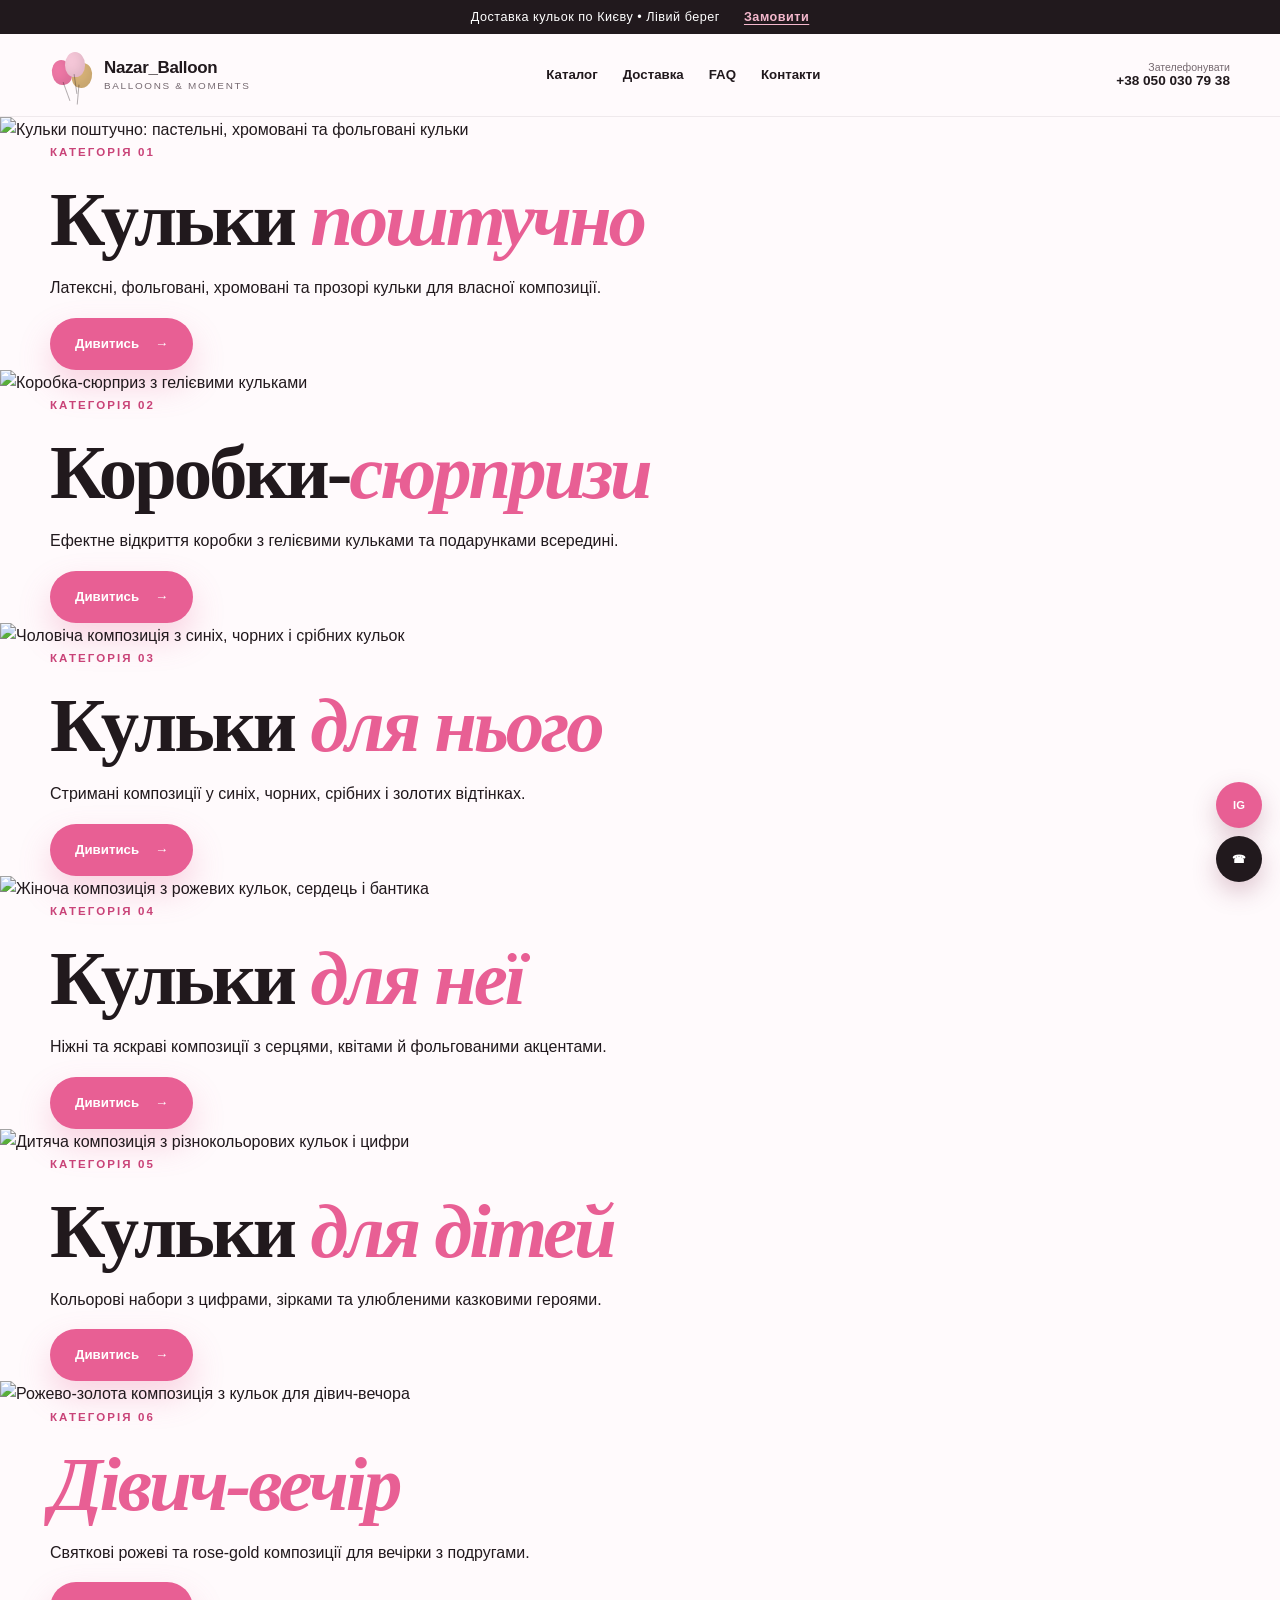
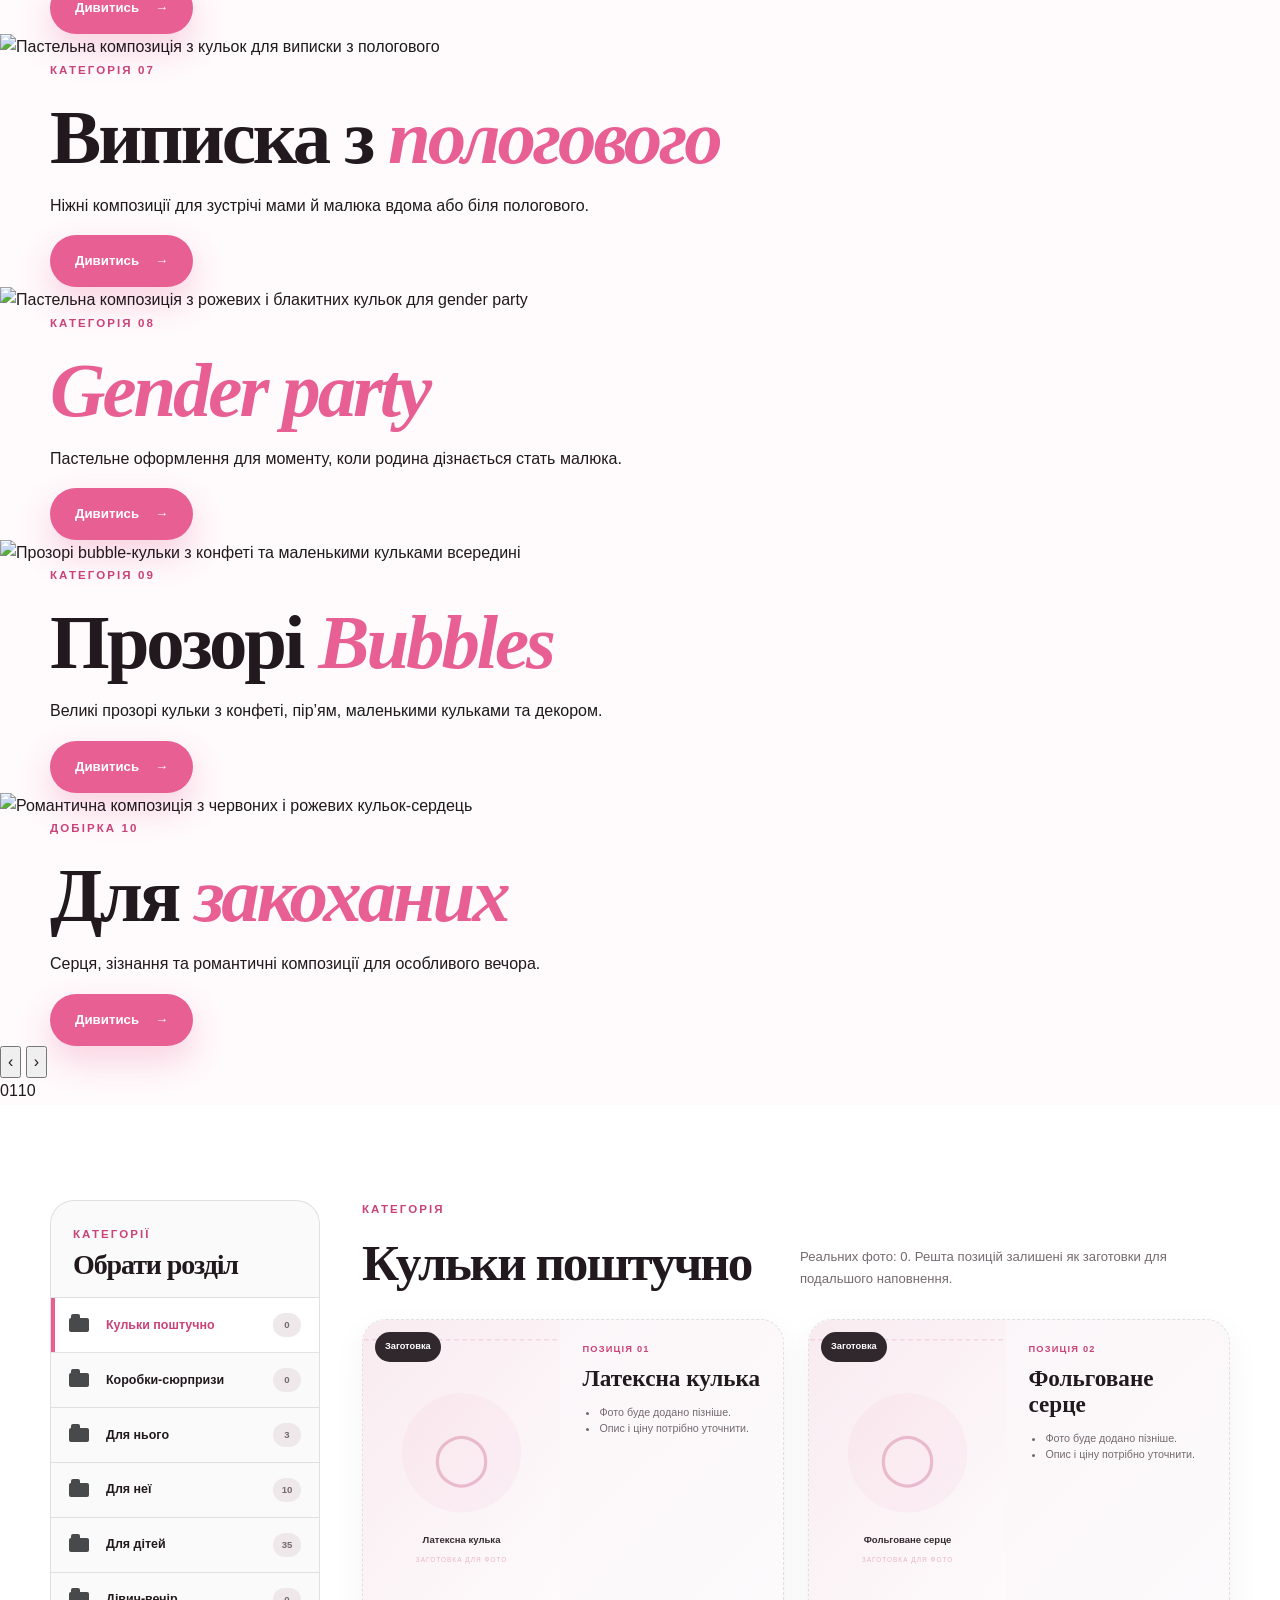
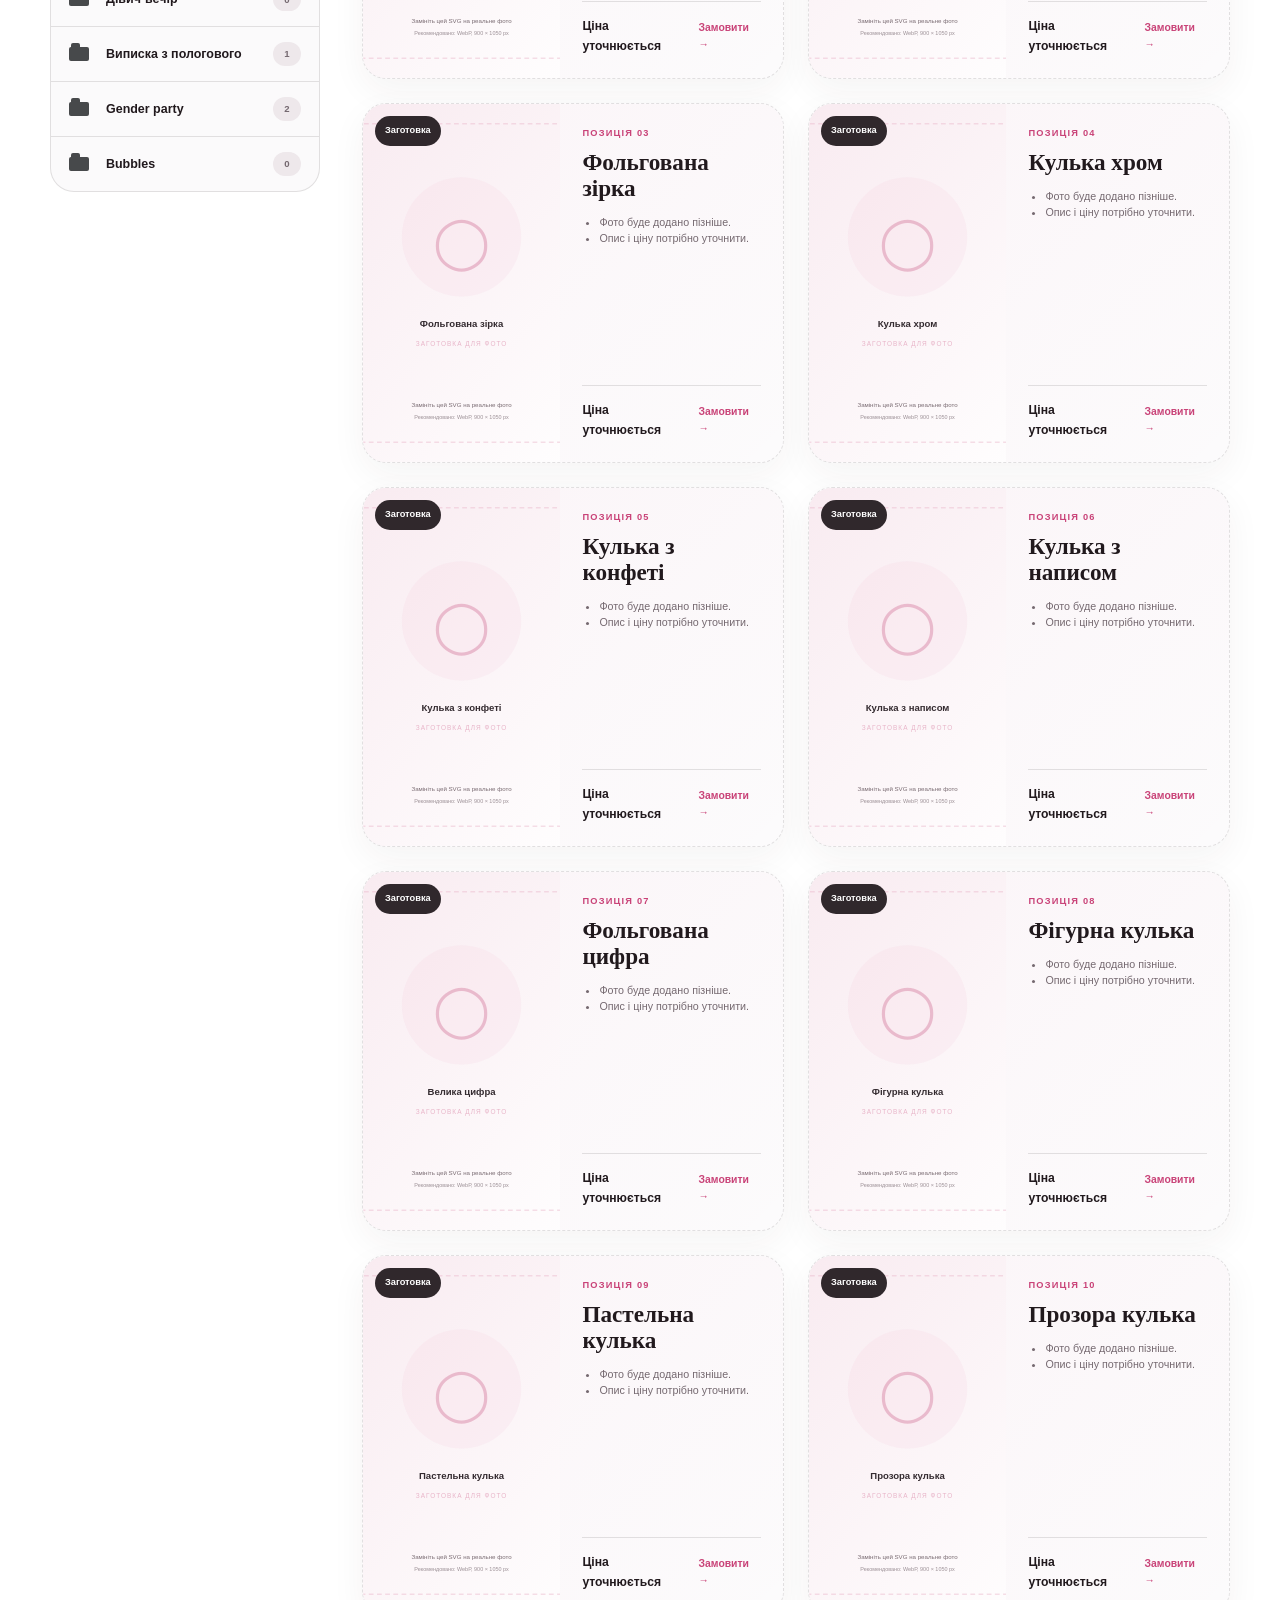
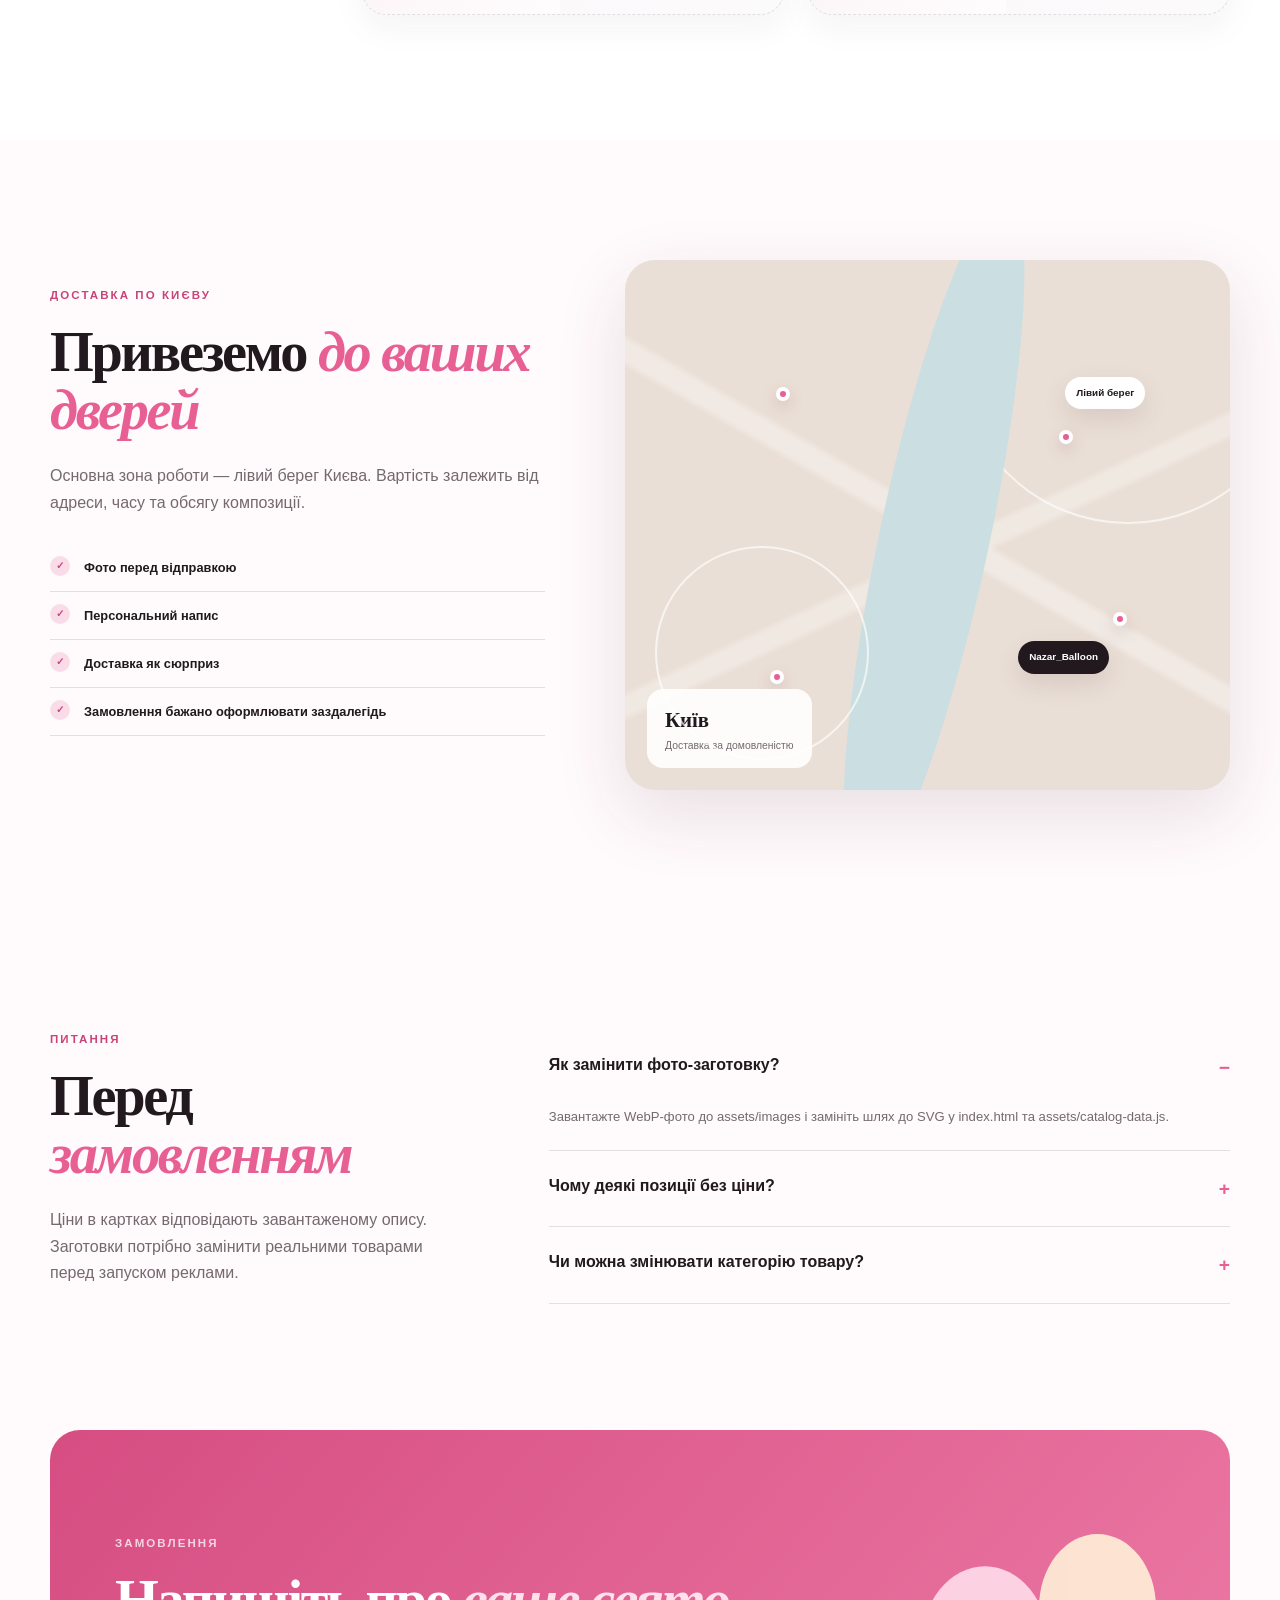
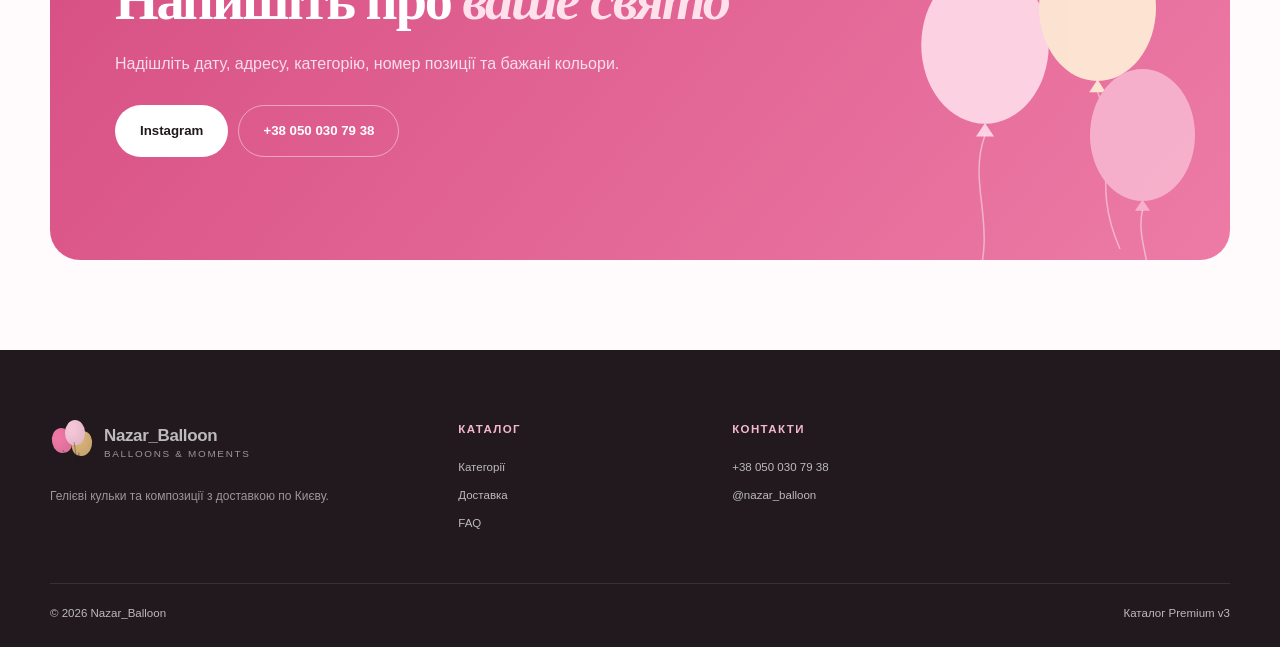
==== commit 4b182c72: "Add files via upload" ====
--- a/index.html
+++ b/index.html
@@ -29,17 +29,106 @@
 </div>
 </header>
 <main id="top">
-<section class="hero hero--catalog">
-<div class="container hero__grid">
-<div class="hero__content reveal">
-<p class="eyebrow">Оновлений каталог Nazar_Balloon</p>
-<h1>Кульки для <em>кожного свята</em></h1>
-<p class="hero__lead">9 категорій, по 10 позицій у кожній. Готові набори заповнені даними з каталогу, а незаповнені картки позначені як заготовки для подальшої заміни.</p>
-<div class="hero__actions"><a class="button button--primary" href="#catalog">Відкрити каталог →</a><a class="button button--ghost" href="https://www.instagram.com/nazar_balloon/" rel="noopener" target="_blank">Instagram</a></div>
-<div class="hero__facts"><div><strong>Реальні фото товарів</strong><span>з вашого архіву</span></div><div><strong>Ціни та склад</strong><span>із документа</span></div><div><strong>Оптимізовані WebP</strong><span>швидко завантажуються</span></div></div>
-</div>
-<div class="hero__visual reveal reveal--delay">
-<div class="hero-card"><span class="hero-card__tag">Каталог v3</span><img alt="Композиція Nazar Balloon" src="assets/images/hero-balloons.svg"/><div class="hero-card__caption"><div><span>Nazar_Balloon</span><strong>Свято у ваших кольорах</strong></div><span class="hero-card__price">Київ</span></div></div>
+<section class="category-hero" aria-label="Категорії кульок">
+<div class="category-slider" data-category-slider data-autoplay="6500">
+<div class="category-slider__viewport">
+<article class="category-slider__slide is-active" data-slide-index="0" aria-hidden="false">
+<img class="category-slider__image" src="assets/images/categories/single.webp" alt="Кульки поштучно: пастельні, хромовані та фольговані кульки" loading="eager" decoding="async"/>
+<div class="category-slider__shade"></div>
+<div class="container category-slider__content">
+<p class="eyebrow">Категорія 01</p>
+<h1>Кульки <em>поштучно</em></h1>
+<p>Латексні, фольговані, хромовані та прозорі кульки для власної композиції.</p>
+<a class="button button--primary category-slider__cta" href="#catalog" data-go-category="single">Дивитись <span aria-hidden="true">→</span></a>
+</div>
+</article><article class="category-slider__slide" data-slide-index="1" aria-hidden="true">
+<img class="category-slider__image" src="assets/images/categories/boxes.webp" alt="Коробка-сюрприз з гелієвими кульками" loading="lazy" decoding="async"/>
+<div class="category-slider__shade"></div>
+<div class="container category-slider__content">
+<p class="eyebrow">Категорія 02</p>
+<h1>Коробки-<em>сюрпризи</em></h1>
+<p>Ефектне відкриття коробки з гелієвими кульками та подарунками всередині.</p>
+<a class="button button--primary category-slider__cta" href="#catalog" data-go-category="boxes">Дивитись <span aria-hidden="true">→</span></a>
+</div>
+</article><article class="category-slider__slide" data-slide-index="2" aria-hidden="true">
+<img class="category-slider__image" src="assets/images/categories/him.webp" alt="Чоловіча композиція з синіх, чорних і срібних кульок" loading="lazy" decoding="async"/>
+<div class="category-slider__shade"></div>
+<div class="container category-slider__content">
+<p class="eyebrow">Категорія 03</p>
+<h1>Кульки <em>для нього</em></h1>
+<p>Стримані композиції у синіх, чорних, срібних і золотих відтінках.</p>
+<a class="button button--primary category-slider__cta" href="#catalog" data-go-category="him">Дивитись <span aria-hidden="true">→</span></a>
+</div>
+</article><article class="category-slider__slide" data-slide-index="3" aria-hidden="true">
+<img class="category-slider__image" src="assets/images/categories/her.webp" alt="Жіноча композиція з рожевих кульок, сердець і бантика" loading="lazy" decoding="async"/>
+<div class="category-slider__shade"></div>
+<div class="container category-slider__content">
+<p class="eyebrow">Категорія 04</p>
+<h1>Кульки <em>для неї</em></h1>
+<p>Ніжні та яскраві композиції з серцями, квітами й фольгованими акцентами.</p>
+<a class="button button--primary category-slider__cta" href="#catalog" data-go-category="her">Дивитись <span aria-hidden="true">→</span></a>
+</div>
+</article><article class="category-slider__slide" data-slide-index="4" aria-hidden="true">
+<img class="category-slider__image" src="assets/images/categories/kids.webp" alt="Дитяча композиція з різнокольорових кульок і цифри" loading="lazy" decoding="async"/>
+<div class="category-slider__shade"></div>
+<div class="container category-slider__content">
+<p class="eyebrow">Категорія 05</p>
+<h1>Кульки <em>для дітей</em></h1>
+<p>Кольорові набори з цифрами, зірками та улюбленими казковими героями.</p>
+<a class="button button--primary category-slider__cta" href="#catalog" data-go-category="kids">Дивитись <span aria-hidden="true">→</span></a>
+</div>
+</article><article class="category-slider__slide" data-slide-index="5" aria-hidden="true">
+<img class="category-slider__image" src="assets/images/categories/bachelorette.webp" alt="Рожево-золота композиція з кульок для дівич-вечора" loading="lazy" decoding="async"/>
+<div class="category-slider__shade"></div>
+<div class="container category-slider__content">
+<p class="eyebrow">Категорія 06</p>
+<h1><em>Дівич-вечір</em></h1>
+<p>Святкові рожеві та rose-gold композиції для вечірки з подругами.</p>
+<a class="button button--primary category-slider__cta" href="#catalog" data-go-category="bachelorette">Дивитись <span aria-hidden="true">→</span></a>
+</div>
+</article><article class="category-slider__slide" data-slide-index="6" aria-hidden="true">
+<img class="category-slider__image" src="assets/images/categories/maternity.webp" alt="Пастельна композиція з кульок для виписки з пологового" loading="lazy" decoding="async"/>
+<div class="category-slider__shade"></div>
+<div class="container category-slider__content">
+<p class="eyebrow">Категорія 07</p>
+<h1>Виписка з <em>пологового</em></h1>
+<p>Ніжні композиції для зустрічі мами й малюка вдома або біля пологового.</p>
+<a class="button button--primary category-slider__cta" href="#catalog" data-go-category="maternity">Дивитись <span aria-hidden="true">→</span></a>
+</div>
+</article><article class="category-slider__slide" data-slide-index="7" aria-hidden="true">
+<img class="category-slider__image" src="assets/images/categories/gender.webp" alt="Пастельна композиція з рожевих і блакитних кульок для gender party" loading="lazy" decoding="async"/>
+<div class="category-slider__shade"></div>
+<div class="container category-slider__content">
+<p class="eyebrow">Категорія 08</p>
+<h1><em>Gender party</em></h1>
+<p>Пастельне оформлення для моменту, коли родина дізнається стать малюка.</p>
+<a class="button button--primary category-slider__cta" href="#catalog" data-go-category="gender">Дивитись <span aria-hidden="true">→</span></a>
+</div>
+</article><article class="category-slider__slide" data-slide-index="8" aria-hidden="true">
+<img class="category-slider__image" src="assets/images/categories/bubbles.webp" alt="Прозорі bubble-кульки з конфеті та маленькими кульками всередині" loading="lazy" decoding="async"/>
+<div class="category-slider__shade"></div>
+<div class="container category-slider__content">
+<p class="eyebrow">Категорія 09</p>
+<h1>Прозорі <em>Bubbles</em></h1>
+<p>Великі прозорі кульки з конфеті, пір’ям, маленькими кульками та декором.</p>
+<a class="button button--primary category-slider__cta" href="#catalog" data-go-category="bubbles">Дивитись <span aria-hidden="true">→</span></a>
+</div>
+</article><article class="category-slider__slide" data-slide-index="9" aria-hidden="true">
+<img class="category-slider__image" src="assets/images/categories/love.webp" alt="Романтична композиція з червоних і рожевих кульок-сердець" loading="lazy" decoding="async"/>
+<div class="category-slider__shade"></div>
+<div class="container category-slider__content">
+<p class="eyebrow">Добірка 10</p>
+<h1>Для <em>закоханих</em></h1>
+<p>Серця, зізнання та романтичні композиції для особливого вечора.</p>
+<a class="button button--primary category-slider__cta" href="#catalog" data-go-category="her">Дивитись <span aria-hidden="true">→</span></a>
+</div>
+</article>
+</div>
+<button class="category-slider__arrow category-slider__arrow--prev" type="button" aria-label="Попередній слайд"><span aria-hidden="true">‹</span></button>
+<button class="category-slider__arrow category-slider__arrow--next" type="button" aria-label="Наступний слайд"><span aria-hidden="true">›</span></button>
+<div class="category-slider__footer">
+<div class="category-slider__dots" role="tablist" aria-label="Оберіть категорію"></div>
+<div class="category-slider__counter" aria-live="polite"><span data-slider-current>01</span><i></i><span>10</span></div>
 </div>
 </div>
 </section>
--- a/assets/styles.css
+++ b/assets/styles.css
@@ -0,0 +1,399 @@
+:root{
+  --ink:#21191d;
+  --muted:#756970;
+  --paper:#fffafc;
+  --white:#fff;
+  --rose:#e85f94;
+  --rose-dark:#c94378;
+  --rose-soft:#f9dce8;
+  --blush:#f4b8cd;
+  --cream:#fff1e5;
+  --gold:#c4a46c;
+  --line:rgba(33,25,29,.12);
+  --shadow:0 24px 70px rgba(83,45,60,.13);
+  --radius:28px;
+  --container:min(1180px,calc(100% - 40px));
+}
+*{box-sizing:border-box}
+html{scroll-behavior:smooth}
+body{margin:0;background:var(--paper);color:var(--ink);font-family:"Manrope",sans-serif;line-height:1.65;overflow-x:hidden}
+body.modal-open{overflow:hidden}
+img{display:block;max-width:100%}
+a{color:inherit}
+button,input{font:inherit}
+button{color:inherit}
+.container{width:var(--container);margin-inline:auto}
+.sr-only{position:absolute;width:1px;height:1px;padding:0;margin:-1px;overflow:hidden;clip:rect(0,0,0,0);white-space:nowrap;border:0}
+.skip-link{position:fixed;left:16px;top:-80px;z-index:1000;background:var(--ink);color:#fff;padding:12px 18px;border-radius:10px}
+.skip-link:focus{top:16px}
+.announcement{background:var(--ink);color:#fff;font-size:.79rem;letter-spacing:.04em}
+.announcement__inner{min-height:34px;display:flex;align-items:center;justify-content:center;gap:24px}
+.announcement a{color:var(--blush);font-weight:700;text-underline-offset:3px}
+.site-header{position:sticky;top:0;z-index:100;background:rgba(255,250,252,.9);backdrop-filter:blur(18px);border-bottom:1px solid rgba(33,25,29,.07)}
+.header__inner{min-height:82px;display:flex;align-items:center;justify-content:space-between;gap:28px}
+.brand{display:inline-flex;align-items:center;gap:12px;text-decoration:none;min-width:max-content}
+.brand>span:last-child{display:flex;flex-direction:column;line-height:1.08}
+.brand strong{font-size:1.06rem;letter-spacing:-.02em}
+.brand small{margin-top:4px;color:var(--muted);font-size:.62rem;text-transform:uppercase;letter-spacing:.17em}
+.brand__mark{width:42px;height:46px;position:relative;display:block}
+.brand__balloon{position:absolute;width:20px;height:25px;border-radius:50% 50% 46% 46%;box-shadow:inset -4px -4px 8px rgba(0,0,0,.08)}
+.brand__balloon:after{content:"";position:absolute;width:1px;height:20px;background:rgba(33,25,29,.35);bottom:-17px;left:50%;transform:rotate(-8deg)}
+.brand__balloon--one{background:#ed77a5;left:2px;top:8px;transform:rotate(-12deg)}
+.brand__balloon--two{background:#f4c6d7;left:15px;top:0;z-index:2}
+.brand__balloon--three{background:#d7b277;right:0;top:11px;transform:rotate(13deg)}
+.main-nav{display:flex;align-items:center;gap:25px}
+.main-nav a{text-decoration:none;font-size:.83rem;font-weight:700;position:relative}
+.main-nav a:after{content:"";position:absolute;height:1px;background:var(--rose);left:0;right:100%;bottom:-7px;transition:.25s}
+.main-nav a:hover:after{right:0}
+.header-cta{text-decoration:none;display:flex;flex-direction:column;text-align:right;line-height:1.18}
+.header-cta span{font-size:.66rem;color:var(--muted)}
+.header-cta strong{font-size:.85rem}
+.menu-toggle{display:none;border:0;background:transparent;padding:8px}
+.menu-toggle span:not(.sr-only){display:block;width:25px;height:2px;background:var(--ink);margin:5px 0;transition:.25s}
+.hero{position:relative;overflow:hidden;padding-top:64px}
+.hero__grid{min-height:670px;display:grid;grid-template-columns:.92fr 1.08fr;gap:68px;align-items:center;padding-bottom:70px}
+.hero__content{position:relative;z-index:2}
+.eyebrow{margin:0 0 18px;color:var(--rose-dark);font-size:.72rem;font-weight:800;text-transform:uppercase;letter-spacing:.18em}
+h1,h2{font-family:"Playfair Display",serif;line-height:1.03;letter-spacing:-.04em;margin:0}
+h1{font-size:clamp(3.6rem,6vw,6.6rem);max-width:770px}
+h2{font-size:clamp(2.55rem,4.4vw,4.7rem)}
+h1 em,h2 em{color:var(--rose);font-weight:inherit}
+.hero__lead{font-size:1.05rem;color:var(--muted);max-width:630px;margin:28px 0 32px}
+.hero__actions{display:flex;gap:12px;flex-wrap:wrap}
+.button{display:inline-flex;align-items:center;justify-content:center;gap:16px;min-height:52px;padding:0 24px;border-radius:999px;text-decoration:none;border:1px solid transparent;font-weight:800;font-size:.83rem;cursor:pointer;transition:transform .22s,box-shadow .22s,background .22s}
+.button:hover{transform:translateY(-2px)}
+.button--primary{background:var(--rose);color:#fff;box-shadow:0 15px 32px rgba(232,95,148,.25)}
+.button--primary:hover{background:var(--rose-dark);box-shadow:0 18px 36px rgba(201,67,120,.28)}
+.button--ghost{background:rgba(255,255,255,.55);border-color:var(--line)}
+.button--ghost:hover{background:#fff}
+.button--light{background:#fff;color:var(--ink)}
+.button--outline-light{border-color:rgba(255,255,255,.45);color:#fff}
+.button--wide{width:100%}
+.hero__facts{display:flex;gap:32px;margin-top:42px}
+.hero__facts>div{display:flex;flex-direction:column}
+.hero__facts strong{font-size:.79rem}
+.hero__facts span{font-size:.7rem;color:var(--muted)}
+.hero__visual{position:relative;min-height:580px}
+.hero-card{position:absolute;inset:0 7% 0 7%;background:linear-gradient(160deg,#fbe1eb,#f5b5cd);border-radius:48% 48% 34px 34px;overflow:hidden;box-shadow:var(--shadow);padding:28px}
+.hero-card:before{content:"";position:absolute;inset:12px;border:1px solid rgba(255,255,255,.48);border-radius:inherit;pointer-events:none}
+.hero-card img{width:100%;height:445px;object-fit:contain;position:relative;z-index:1}
+.hero-card__tag{position:absolute;z-index:3;top:30px;left:30px;background:rgba(255,255,255,.85);backdrop-filter:blur(10px);padding:8px 13px;border-radius:999px;font-size:.68rem;font-weight:800}
+.hero-card__caption{position:absolute;z-index:3;left:24px;right:24px;bottom:22px;background:rgba(255,255,255,.9);backdrop-filter:blur(18px);border-radius:18px;padding:17px 20px;display:flex;align-items:center;justify-content:space-between;gap:15px}
+.hero-card__caption div{display:flex;flex-direction:column}
+.hero-card__caption span{font-size:.67rem;color:var(--muted)}
+.hero-card__caption strong{font-size:.88rem}
+.hero-card__price{color:var(--ink)!important;font-weight:800}
+.floating-note{position:absolute;z-index:4;background:#fff;border-radius:16px;padding:12px 15px;display:flex;align-items:center;gap:10px;box-shadow:0 14px 40px rgba(61,31,43,.14)}
+.floating-note>span{width:32px;height:32px;border-radius:50%;display:grid;place-items:center;background:var(--rose-soft);color:var(--rose-dark)}
+.floating-note div{display:flex;flex-direction:column;line-height:1.25}
+.floating-note strong{font-size:.72rem}
+.floating-note small{font-size:.62rem;color:var(--muted)}
+.floating-note--left{left:-2%;top:18%}
+.floating-note--right{right:0;bottom:18%}
+.hero__glow{position:absolute;border-radius:50%;filter:blur(5px)}
+.hero__glow--one{width:390px;height:390px;background:rgba(244,184,205,.22);left:-170px;top:80px}
+.hero__glow--two{width:420px;height:420px;background:rgba(255,224,190,.28);right:-160px;bottom:30px}
+.brand-strip{border-top:1px solid var(--line);border-bottom:1px solid var(--line);overflow:hidden;background:#fff}
+.brand-strip__track{width:max-content;display:flex;align-items:center;gap:34px;padding:17px 0;animation:marquee 30s linear infinite;color:var(--muted);font-size:.74rem;text-transform:uppercase;letter-spacing:.13em;font-weight:700}
+.brand-strip__track i{color:var(--rose);font-style:normal}
+@keyframes marquee{to{transform:translateX(-50%)}}
+.section{padding:120px 0}
+.section-heading{display:flex;align-items:end;justify-content:space-between;gap:40px;margin-bottom:42px}
+.section-heading>div{max-width:720px}
+.section-heading>p{max-width:360px;color:var(--muted);font-size:.9rem;margin:0 0 8px}
+.section-heading--center{text-align:center;justify-content:center}
+.filters{display:flex;flex-wrap:wrap;gap:8px;margin-bottom:30px}
+.filter{border:1px solid var(--line);background:transparent;border-radius:999px;padding:10px 17px;font-size:.75rem;font-weight:800;cursor:pointer;transition:.2s}
+.filter:hover,.filter.is-active{background:var(--ink);color:#fff;border-color:var(--ink)}
+.product-grid{display:grid;grid-template-columns:repeat(3,1fr);gap:22px}
+.product-card{min-width:0}
+.product-card.is-hidden{display:none}
+.product-card__image{display:block;width:100%;border:0;padding:0;position:relative;border-radius:24px;overflow:hidden;background:#f7e5ec;cursor:pointer}
+.product-card__image img{width:100%;aspect-ratio:1/1.08;object-fit:cover;transition:transform .5s}
+.product-card__image:hover img{transform:scale(1.035)}
+.badge{position:absolute;left:15px;top:15px;background:#fff;padding:7px 11px;border-radius:999px;font-size:.63rem;font-weight:800}
+.badge--soft{background:#fce7ef;color:var(--rose-dark)}
+.badge--dark{background:var(--ink);color:#fff}
+.quick-view__label{position:absolute;left:50%;bottom:18px;transform:translate(-50%,15px);opacity:0;background:rgba(255,255,255,.9);padding:9px 14px;border-radius:999px;font-size:.66rem;font-weight:800;transition:.25s}
+.product-card__image:hover .quick-view__label{opacity:1;transform:translate(-50%,0)}
+.product-card__body{display:flex;justify-content:space-between;align-items:end;gap:16px;padding:15px 4px 4px}
+.product-card__body p{margin:0;color:var(--muted);font-size:.65rem;text-transform:uppercase;letter-spacing:.1em}
+.product-card__body h3{font-family:"Playfair Display",serif;font-size:1.34rem;margin:3px 0 0}
+.product-card__body>strong{font-size:.8rem;white-space:nowrap}
+.product-card--cta{background:var(--ink);color:#fff;border-radius:24px;display:flex;min-height:100%}
+.product-card__cta-content{padding:38px;align-self:center}
+.product-card__cta-content>span{font-size:.68rem;color:var(--blush);text-transform:uppercase;letter-spacing:.12em}
+.product-card__cta-content h3{font-family:"Playfair Display",serif;font-size:2rem;line-height:1.08;margin:15px 0}
+.product-card__cta-content p{font-size:.82rem;color:rgba(255,255,255,.65);margin-bottom:24px}
+.constructor{background:#fff}
+.constructor__grid{display:grid;grid-template-columns:1fr 1fr;align-items:center;gap:90px}
+.constructor__visual{min-height:650px;position:relative;background:linear-gradient(150deg,#fff2f7,#f4d1df);border-radius:250px 250px 30px 30px;display:grid;place-items:center;overflow:hidden}
+.constructor__visual:before{content:"";position:absolute;width:430px;height:430px;border:1px solid rgba(255,255,255,.6);border-radius:50%}
+.composition-preview{width:420px;height:500px;position:relative;transform:translateY(20px)}
+.preview-balloon{position:absolute;width:120px;height:150px;border-radius:50% 50% 47% 47%;box-shadow:inset -14px -16px 25px rgba(0,0,0,.08),0 18px 28px rgba(81,42,57,.12);transition:background .3s}
+.preview-balloon:after{content:"";position:absolute;width:1px;height:240px;background:rgba(33,25,29,.22);left:50%;top:145px;transform-origin:top}
+.preview-balloon--1{left:20px;top:150px;background:#f0a9c3;transform:rotate(-8deg)}
+.preview-balloon--1:after{transform:rotate(12deg)}
+.preview-balloon--2{left:100px;top:30px;background:#e76f9f}
+.preview-balloon--3{right:65px;top:80px;background:#efd2dc;transform:rotate(8deg)}
+.preview-balloon--4{right:15px;top:210px;background:#dca2b8;transform:scale(.85)}
+.preview-number{position:absolute;left:145px;top:175px;z-index:5;font-family:"Playfair Display",serif;font-size:12rem;line-height:.8;color:#fff;text-shadow:0 18px 35px rgba(100,52,70,.22);-webkit-text-stroke:1px rgba(255,255,255,.7)}
+.preview-ribbons{position:absolute;left:80px;right:40px;bottom:8px;height:70px;border-bottom:3px solid rgba(255,255,255,.8);border-radius:50%}
+.constructor__hint{position:absolute;bottom:22px;font-size:.62rem;color:var(--muted)}
+.constructor__content>p:not(.eyebrow){color:var(--muted);max-width:560px;margin:22px 0 28px}
+.builder fieldset{border:0;padding:0;margin:0 0 23px}
+.builder legend{font-size:.72rem;font-weight:800;margin-bottom:10px}
+.option-row{display:flex;gap:8px;flex-wrap:wrap}
+.option-row input,.palette-row input{position:absolute;opacity:0;pointer-events:none}
+.option-row label span{display:block;padding:10px 14px;border:1px solid var(--line);border-radius:999px;font-size:.7rem;font-weight:700;cursor:pointer}
+.option-row input:checked+span{background:var(--ink);color:#fff;border-color:var(--ink)}
+.palette-row{display:flex;gap:14px}
+.palette{display:flex;flex-direction:column;align-items:center;gap:5px;cursor:pointer}
+.palette span{width:36px;height:36px;border-radius:50%;border:4px solid #fff;box-shadow:0 0 0 1px var(--line);transition:.2s}
+.palette input:checked+span{box-shadow:0 0 0 2px var(--ink)}
+.palette small{font-size:.6rem;color:var(--muted)}
+.palette--rose span{background:linear-gradient(135deg,#ea6c9e 50%,#f4bdcf 50%)}
+.palette--blue span{background:linear-gradient(135deg,#9ac8e6 50%,#d8dde4 50%)}
+.palette--gold span{background:linear-gradient(135deg,#292326 50%,#d3b16f 50%)}
+.palette--mix span{background:conic-gradient(#e85f94,#f3b764,#85bfc8,#a991c7,#e85f94)}
+.builder__split{display:grid;grid-template-columns:1fr 1fr;gap:12px}
+.field{display:flex;flex-direction:column;gap:7px}
+.field span{font-size:.68rem;font-weight:800}
+.field input{width:100%;border:1px solid var(--line);border-radius:14px;background:var(--paper);padding:13px 15px;outline:none}
+.field input:focus{border-color:var(--rose);box-shadow:0 0 0 3px rgba(232,95,148,.1)}
+.checkbox{display:flex;align-items:flex-start;gap:10px;margin:18px 0;cursor:pointer}
+.checkbox input{margin-top:4px;accent-color:var(--rose)}
+.checkbox span{font-size:.75rem;font-weight:700}
+.checkbox small{color:var(--muted);font-weight:500}
+.builder__total{display:flex;align-items:center;justify-content:space-between;border-top:1px solid var(--line);padding:18px 0}
+.builder__total span{font-size:.72rem;color:var(--muted)}
+.builder__total strong{font-size:1.2rem}
+.process{background:var(--cream)}
+.steps{display:grid;grid-template-columns:repeat(4,1fr);gap:1px;background:rgba(33,25,29,.1);border:1px solid rgba(33,25,29,.1);border-radius:24px;overflow:hidden}
+.step{background:var(--cream);padding:28px;min-height:310px;position:relative}
+.step>span{position:absolute;right:20px;top:18px;font-family:"Playfair Display",serif;color:rgba(33,25,29,.18);font-size:2rem}
+.step__icon{width:48px;height:48px;border-radius:50%;background:#fff;display:grid;place-items:center;color:var(--rose);margin:45px 0 35px}
+.step h3{font-family:"Playfair Display",serif;font-size:1.45rem;margin:0 0 12px}
+.step p{color:var(--muted);font-size:.78rem;margin:0}
+.delivery__grid{display:grid;grid-template-columns:.9fr 1.1fr;gap:80px;align-items:center}
+.delivery__content>p:not(.eyebrow){color:var(--muted);margin:24px 0}
+.check-list{list-style:none;padding:0;margin:28px 0}
+.check-list li{position:relative;padding:13px 0 13px 34px;border-bottom:1px solid var(--line);font-size:.8rem;font-weight:700}
+.check-list li:before{content:"✓";position:absolute;left:0;top:12px;width:20px;height:20px;border-radius:50%;background:var(--rose-soft);color:var(--rose-dark);display:grid;place-items:center;font-size:.62rem}
+.text-link{display:inline-flex;align-items:center;gap:12px;color:var(--rose-dark);font-size:.78rem;font-weight:800;text-decoration:none}
+.delivery__map{min-height:530px}
+.map-card{height:100%;min-height:530px;position:relative;border-radius:30px;background:
+  linear-gradient(30deg,transparent 48%,rgba(255,255,255,.35) 49% 51%,transparent 52%),
+  linear-gradient(-25deg,transparent 43%,rgba(255,255,255,.3) 44% 46%,transparent 47%),
+  #eadfd6;
+overflow:hidden;box-shadow:var(--shadow)}
+.map-card:before,.map-card:after{content:"";position:absolute;border:2px solid rgba(255,255,255,.65);border-radius:50%}
+.map-card:before{width:340px;height:340px;right:-70px;top:-80px}
+.map-card:after{width:210px;height:210px;left:30px;bottom:30px}
+.map-card__river{position:absolute;width:110px;height:700px;left:42%;top:-70px;background:#cbdfe2;transform:rotate(12deg);border-radius:50%}
+.map-dot{position:absolute;width:14px;height:14px;background:var(--rose);border:4px solid #fff;border-radius:50%;box-shadow:0 6px 16px rgba(99,48,67,.2)}
+.map-dot--1{left:25%;top:24%}.map-dot--2{right:26%;top:32%}.map-dot--3{right:17%;bottom:31%}.map-dot--4{left:24%;bottom:20%}
+.map-label{position:absolute;background:#fff;border-radius:999px;padding:8px 11px;font-size:.62rem;font-weight:800;box-shadow:0 10px 24px rgba(74,52,60,.12)}
+.map-label--1{right:14%;top:22%}
+.map-label--2{right:20%;bottom:22%;background:var(--ink);color:#fff}
+.map-card__info{position:absolute;left:22px;bottom:22px;background:rgba(255,255,255,.9);backdrop-filter:blur(10px);border-radius:16px;padding:14px 18px;display:flex;flex-direction:column}
+.map-card__info strong{font-family:"Playfair Display",serif;font-size:1.3rem}
+.map-card__info span{font-size:.65rem;color:var(--muted)}
+.reviews{background:#fff}
+.slider-controls{display:flex;gap:8px}
+.slider-controls button{width:44px;height:44px;border:1px solid var(--line);border-radius:50%;background:transparent;cursor:pointer}
+.slider-controls button:hover{background:var(--ink);color:#fff}
+.review-slider{display:grid;grid-auto-flow:column;grid-auto-columns:calc((100% - 44px)/3);gap:22px;overflow-x:auto;scroll-snap-type:x mandatory;scrollbar-width:none}
+.review-slider::-webkit-scrollbar{display:none}
+.review-card{scroll-snap-align:start;border:1px solid var(--line);border-radius:22px;padding:28px;min-height:300px;display:flex;flex-direction:column}
+.stars{color:var(--gold);letter-spacing:.12em;font-size:.72rem}
+.review-card blockquote{font-family:"Playfair Display",serif;font-size:1.28rem;line-height:1.45;margin:24px 0 auto}
+.review-author{display:flex;align-items:center;gap:12px;margin-top:22px}
+.review-author>span{width:40px;height:40px;border-radius:50%;display:grid;place-items:center;background:var(--rose-soft);font-weight:800;color:var(--rose-dark)}
+.review-author div{display:flex;flex-direction:column}
+.review-author strong{font-size:.75rem}
+.review-author small{font-size:.62rem;color:var(--muted)}
+.demo-note{font-size:.65rem;color:var(--muted);margin-top:18px}
+.faq__grid{display:grid;grid-template-columns:.75fr 1.25fr;gap:90px}
+.faq__intro{position:sticky;top:130px;align-self:start}
+.faq__intro>p:not(.eyebrow){color:var(--muted);margin:24px 0}
+.accordion__item{border-bottom:1px solid var(--line)}
+.accordion__item button{width:100%;border:0;background:transparent;padding:22px 0;display:flex;justify-content:space-between;text-align:left;font-weight:800;cursor:pointer}
+.accordion__item button i{font-style:normal;font-size:1.2rem;color:var(--rose)}
+.accordion__content{display:grid;grid-template-rows:0fr;transition:grid-template-rows .35s}
+.accordion__content>p{overflow:hidden;margin:0;color:var(--muted);font-size:.82rem}
+.accordion__item.is-open .accordion__content{grid-template-rows:1fr}
+.accordion__item.is-open .accordion__content>p{padding-bottom:22px}
+.contact-section{padding:0 0 90px}
+.contact-card{position:relative;min-height:430px;border-radius:30px;background:linear-gradient(130deg,#d64d82,#ed7ba6);color:#fff;overflow:hidden;display:flex;align-items:center;padding:65px}
+.contact-card__content{position:relative;z-index:2;max-width:680px}
+.contact-card .eyebrow{color:#fff;opacity:.75}
+.contact-card h2{max-width:700px}
+.contact-card h2 em{color:#ffe1ec}
+.contact-card p:not(.eyebrow){max-width:540px;color:rgba(255,255,255,.8);margin:22px 0 28px}
+.contact-actions{display:flex;gap:10px;flex-wrap:wrap}
+.contact-card>img{position:absolute;right:-10px;bottom:-40px;width:390px}
+.contact-card__decor{position:absolute;border-radius:50%;border:1px solid rgba(255,255,255,.25)}
+.contact-card__decor--1{width:310px;height:310px;right:160px;top:-180px}
+.contact-card__decor--2{width:170px;height:170px;left:-70px;bottom:-80px}
+.footer{background:var(--ink);color:#fff;padding:70px 0 24px}
+.footer__grid{display:grid;grid-template-columns:1.6fr repeat(3,1fr);gap:50px}
+.brand--footer small{color:rgba(255,255,255,.55)}
+.footer__grid>div{display:flex;flex-direction:column;align-items:flex-start;gap:9px}
+.footer__grid>div:first-child p{max-width:320px;color:rgba(255,255,255,.55);font-size:.75rem}
+.footer h3{font-size:.72rem;text-transform:uppercase;letter-spacing:.12em;color:var(--blush);margin:0 0 10px}
+.footer a,.footer span{font-size:.72rem;color:rgba(255,255,255,.7);text-decoration:none}
+.footer a:hover{color:#fff}
+.footer__bottom{display:flex;justify-content:space-between;gap:20px;border-top:1px solid rgba(255,255,255,.1);padding-top:20px;margin-top:50px}
+.floating-actions{position:fixed;right:18px;bottom:18px;z-index:50;display:flex;flex-direction:column;gap:8px}
+.floating-actions a{width:46px;height:46px;border-radius:50%;display:grid;place-items:center;background:var(--rose);color:#fff;text-decoration:none;font-size:.7rem;font-weight:800;box-shadow:0 10px 24px rgba(122,45,74,.25)}
+.floating-actions a:last-child{background:var(--ink)}
+.product-modal{width:min(900px,calc(100% - 30px));border:0;border-radius:26px;padding:24px;box-shadow:0 30px 100px rgba(25,14,18,.35)}
+.product-modal::backdrop{background:rgba(30,20,24,.65);backdrop-filter:blur(5px)}
+.product-modal__grid{display:grid;grid-template-columns:1fr 1fr;gap:34px;align-items:center}
+.product-modal__grid>img{width:100%;border-radius:18px}
+.product-modal h2{font-size:3rem;margin-bottom:18px}
+.product-modal p:not(.eyebrow){color:var(--muted)}
+.product-modal ul{padding-left:18px;color:var(--muted);font-size:.8rem}
+.modal-close{position:absolute;right:14px;top:12px;border:0;background:#fff;width:38px;height:38px;border-radius:50%;font-size:1.5rem;cursor:pointer;z-index:2}
+.modal-price{display:block;font-size:1.15rem;margin:22px 0}
+.reveal{opacity:0;transform:translateY(24px);transition:opacity .7s ease,transform .7s ease}
+.reveal--delay{transition-delay:.15s}
+.reveal.is-visible{opacity:1;transform:none}
+@media(max-width:1050px){
+  .main-nav{position:fixed;left:20px;right:20px;top:102px;background:#fff;border-radius:20px;padding:22px;box-shadow:var(--shadow);display:flex;flex-direction:column;align-items:flex-start;opacity:0;pointer-events:none;transform:translateY(-10px);transition:.25s}
+  .main-nav.is-open{opacity:1;pointer-events:auto;transform:none}
+  .menu-toggle{display:block;margin-left:auto}
+  .header-cta{display:none}
+  .hero__grid{grid-template-columns:1fr 1fr;gap:30px}
+  .hero-card{inset:4%}
+  .product-grid{grid-template-columns:repeat(2,1fr)}
+  .steps{grid-template-columns:repeat(2,1fr)}
+  .constructor__grid,.delivery__grid{gap:45px}
+  .review-slider{grid-auto-columns:calc((100% - 22px)/2)}
+}
+@media(max-width:760px){
+  :root{--container:min(100% - 28px,1180px)}
+  .announcement__inner{justify-content:space-between;gap:10px;font-size:.65rem}
+  .header__inner{min-height:70px}
+  .hero{padding-top:36px}
+  .hero__grid{display:block;min-height:auto;padding-bottom:55px}
+  h1{font-size:clamp(3.15rem,15vw,5rem)}
+  .hero__lead{font-size:.92rem}
+  .hero__facts{gap:15px;justify-content:space-between}
+  .hero__visual{min-height:520px;margin-top:45px}
+  .hero-card{inset:0 2%}
+  .hero-card img{height:390px}
+  .floating-note--left{left:-2%;top:11%}.floating-note--right{right:-2%;bottom:15%}
+  .section{padding:80px 0}
+  .section-heading{display:block}
+  .section-heading>p{margin-top:20px}
+  .product-grid{grid-template-columns:1fr}
+  .constructor__grid,.delivery__grid,.faq__grid{grid-template-columns:1fr}
+  .constructor__visual{min-height:540px;border-radius:190px 190px 26px 26px}
+  .composition-preview{transform:scale(.82)}
+  .constructor__content{order:-1}
+  .steps{grid-template-columns:1fr}
+  .step{min-height:250px}
+  .delivery__grid{gap:35px}
+  .delivery__map,.map-card{min-height:420px}
+  .review-slider{grid-auto-columns:88%}
+  .faq__grid{gap:45px}
+  .faq__intro{position:static}
+  .contact-card{padding:42px 28px;min-height:500px;align-items:flex-start}
+  .contact-card>img{width:280px;opacity:.8}
+  .footer__grid{grid-template-columns:1fr 1fr}
+  .footer__grid>div:first-child{grid-column:1/-1}
+  .product-modal__grid{grid-template-columns:1fr;max-height:85vh;overflow:auto}
+}
+@media(max-width:480px){
+  .hero__actions,.contact-actions{display:grid}
+  .button{width:100%}
+  .hero__facts{flex-direction:column;gap:8px}
+  .hero__facts>div{flex-direction:row;gap:8px}
+  .hero__visual{min-height:460px}
+  .hero-card img{height:330px}
+  .floating-note{display:none}
+  .product-card__cta-content{padding:28px}
+  .builder__split{grid-template-columns:1fr}
+  .palette-row{justify-content:space-between}
+  .footer__grid{grid-template-columns:1fr}
+  .footer__grid>div:first-child{grid-column:auto}
+  .footer__bottom{flex-direction:column}
+}
+@media(prefers-reduced-motion:reduce){
+  html{scroll-behavior:auto}
+  *,*:before,*:after{animation-duration:.01ms!important;animation-iteration-count:1!important;transition-duration:.01ms!important}
+  .reveal{opacity:1;transform:none}
+}
+
+
+.hero--catalog{padding-bottom:35px}
+.catalog-section{padding:95px 0 125px;background:#fff}
+.catalog-layout{display:grid;grid-template-columns:270px minmax(0,1fr);gap:42px;align-items:start}
+.category-sidebar{position:sticky;top:120px;border:1px solid var(--line);border-radius:24px;background:#fbfafb;overflow:hidden}
+.category-sidebar__top{padding:24px 22px 18px;border-bottom:1px solid var(--line)}
+.category-sidebar__top .eyebrow{margin-bottom:7px}
+.category-sidebar__top h2{font-size:1.75rem}
+.category-nav{display:flex;flex-direction:column}
+.category-nav__item{width:100%;border:0;border-bottom:1px solid var(--line);background:transparent;display:grid;grid-template-columns:25px 1fr auto;align-items:center;gap:12px;padding:15px 18px;text-align:left;font-size:.78rem;font-weight:700;cursor:pointer;transition:.2s}
+.category-nav__item:last-child{border-bottom:0}
+.category-nav__item:hover,.category-nav__item.is-active{background:#fff;color:var(--rose-dark)}
+.category-nav__item.is-active{box-shadow:inset 4px 0 var(--rose)}
+.category-nav__item small{font-size:.6rem;color:var(--muted);background:#eee8eb;padding:4px 7px;border-radius:999px}
+.category-nav__folder{position:relative;width:20px;height:14px;background:#47494b;border-radius:2px}
+.category-nav__folder:before{content:"";position:absolute;left:2px;top:-4px;width:9px;height:5px;background:#47494b;border-radius:2px 2px 0 0}
+.category-panel{display:none;scroll-margin-top:110px}
+.category-panel.is-active{display:block;animation:panelIn .35s ease}
+@keyframes panelIn{from{opacity:0;transform:translateY(8px)}to{opacity:1;transform:none}}
+.category-panel__heading{display:flex;align-items:end;justify-content:space-between;gap:30px;margin-bottom:30px}
+.category-panel__heading h2{font-size:clamp(2.5rem,4vw,4rem)}
+.category-panel__heading>p{max-width:430px;margin:0;color:var(--muted);font-size:.82rem}
+.catalog-grid{display:grid;grid-template-columns:repeat(2,minmax(0,1fr));gap:24px}
+.catalog-card{border:1px solid var(--line);border-radius:24px;overflow:hidden;background:#fff;display:grid;grid-template-columns:47% 53%;min-height:360px;box-shadow:0 12px 35px rgba(59,35,44,.05);transition:transform .25s,box-shadow .25s}
+.catalog-card:hover{transform:translateY(-3px);box-shadow:0 20px 45px rgba(59,35,44,.1)}
+.catalog-card__photo{position:relative;border:0;padding:0;background:#f5edf0;cursor:pointer;overflow:hidden}
+.catalog-card__photo img{width:100%;height:100%;object-fit:cover;transition:.4s}
+.catalog-card__photo:hover img{transform:scale(1.025)}
+.product-status{position:absolute;left:12px;top:12px;background:rgba(255,255,255,.92);padding:7px 10px;border-radius:999px;font-size:.58rem;font-weight:800}
+.product-status--placeholder{background:#30282c;color:#fff}
+.catalog-card__zoom{position:absolute;left:50%;bottom:14px;transform:translate(-50%,10px);opacity:0;background:rgba(255,255,255,.93);padding:8px 11px;border-radius:999px;font-size:.6rem;font-weight:800;transition:.25s}
+.catalog-card__photo:hover .catalog-card__zoom{opacity:1;transform:translate(-50%,0)}
+.catalog-card__content{padding:22px;display:flex;flex-direction:column;min-width:0}
+.catalog-card__number{margin:0;color:var(--rose-dark);font-size:.58rem;font-weight:800;text-transform:uppercase;letter-spacing:.13em}
+.catalog-card h3{font-family:"Playfair Display",serif;font-size:1.45rem;line-height:1.12;margin:7px 0 13px}
+.catalog-card ul{padding-left:17px;margin:0 0 18px;color:var(--muted);font-size:.67rem;line-height:1.5}
+.catalog-card__bottom{margin-top:auto;border-top:1px solid var(--line);padding-top:14px;display:flex;align-items:center;justify-content:space-between;gap:10px}
+.catalog-card__bottom strong{font-size:.76rem}
+.catalog-card__bottom a{text-decoration:none;color:var(--rose-dark);font-size:.65rem;font-weight:800}
+.catalog-card.is-placeholder{border-style:dashed;background:#fcfbfc}
+.catalog-card.is-placeholder .catalog-card__content{background:linear-gradient(135deg,rgba(232,95,148,.03),transparent)}
+.catalog-modal{width:min(940px,calc(100% - 28px));border:0;border-radius:26px;padding:24px;box-shadow:0 30px 100px rgba(25,14,18,.35)}
+.catalog-modal::backdrop{background:rgba(30,20,24,.66);backdrop-filter:blur(5px)}
+.catalog-modal__grid{display:grid;grid-template-columns:1fr 1fr;gap:35px;align-items:center}
+.catalog-modal__grid>img{width:100%;max-height:650px;object-fit:cover;border-radius:18px}
+.catalog-modal h2{font-size:3rem;margin-bottom:20px}
+.catalog-modal ul{padding-left:18px;color:var(--muted);font-size:.8rem}
+.modal-placeholder-note{padding:12px 14px;border-radius:12px;background:#fff0f5;color:var(--rose-dark);font-size:.72rem;font-weight:700}
+@media(max-width:1100px){
+ .catalog-layout{grid-template-columns:220px minmax(0,1fr);gap:25px}
+ .catalog-grid{grid-template-columns:1fr}
+}
+@media(max-width:850px){
+ .catalog-layout{grid-template-columns:1fr}
+ .category-sidebar{position:static}
+ .category-nav{display:grid;grid-template-columns:repeat(2,1fr)}
+ .category-nav__item{border-right:1px solid var(--line)}
+ .category-panel__heading{display:block}
+ .category-panel__heading>p{margin-top:15px}
+}
+@media(max-width:600px){
+ .catalog-section{padding-top:65px}
+ .category-nav{grid-template-columns:1fr}
+ .catalog-card{grid-template-columns:1fr;min-height:0}
+ .catalog-card__photo{aspect-ratio:1/1.05}
+ .catalog-card__content{min-height:310px}
+ .catalog-modal__grid{grid-template-columns:1fr;max-height:86vh;overflow:auto}
+}
+
+.catalog-card__photo img[src$=".webp"]{object-position:center}.category-nav__item small{min-width:28px;text-align:center}
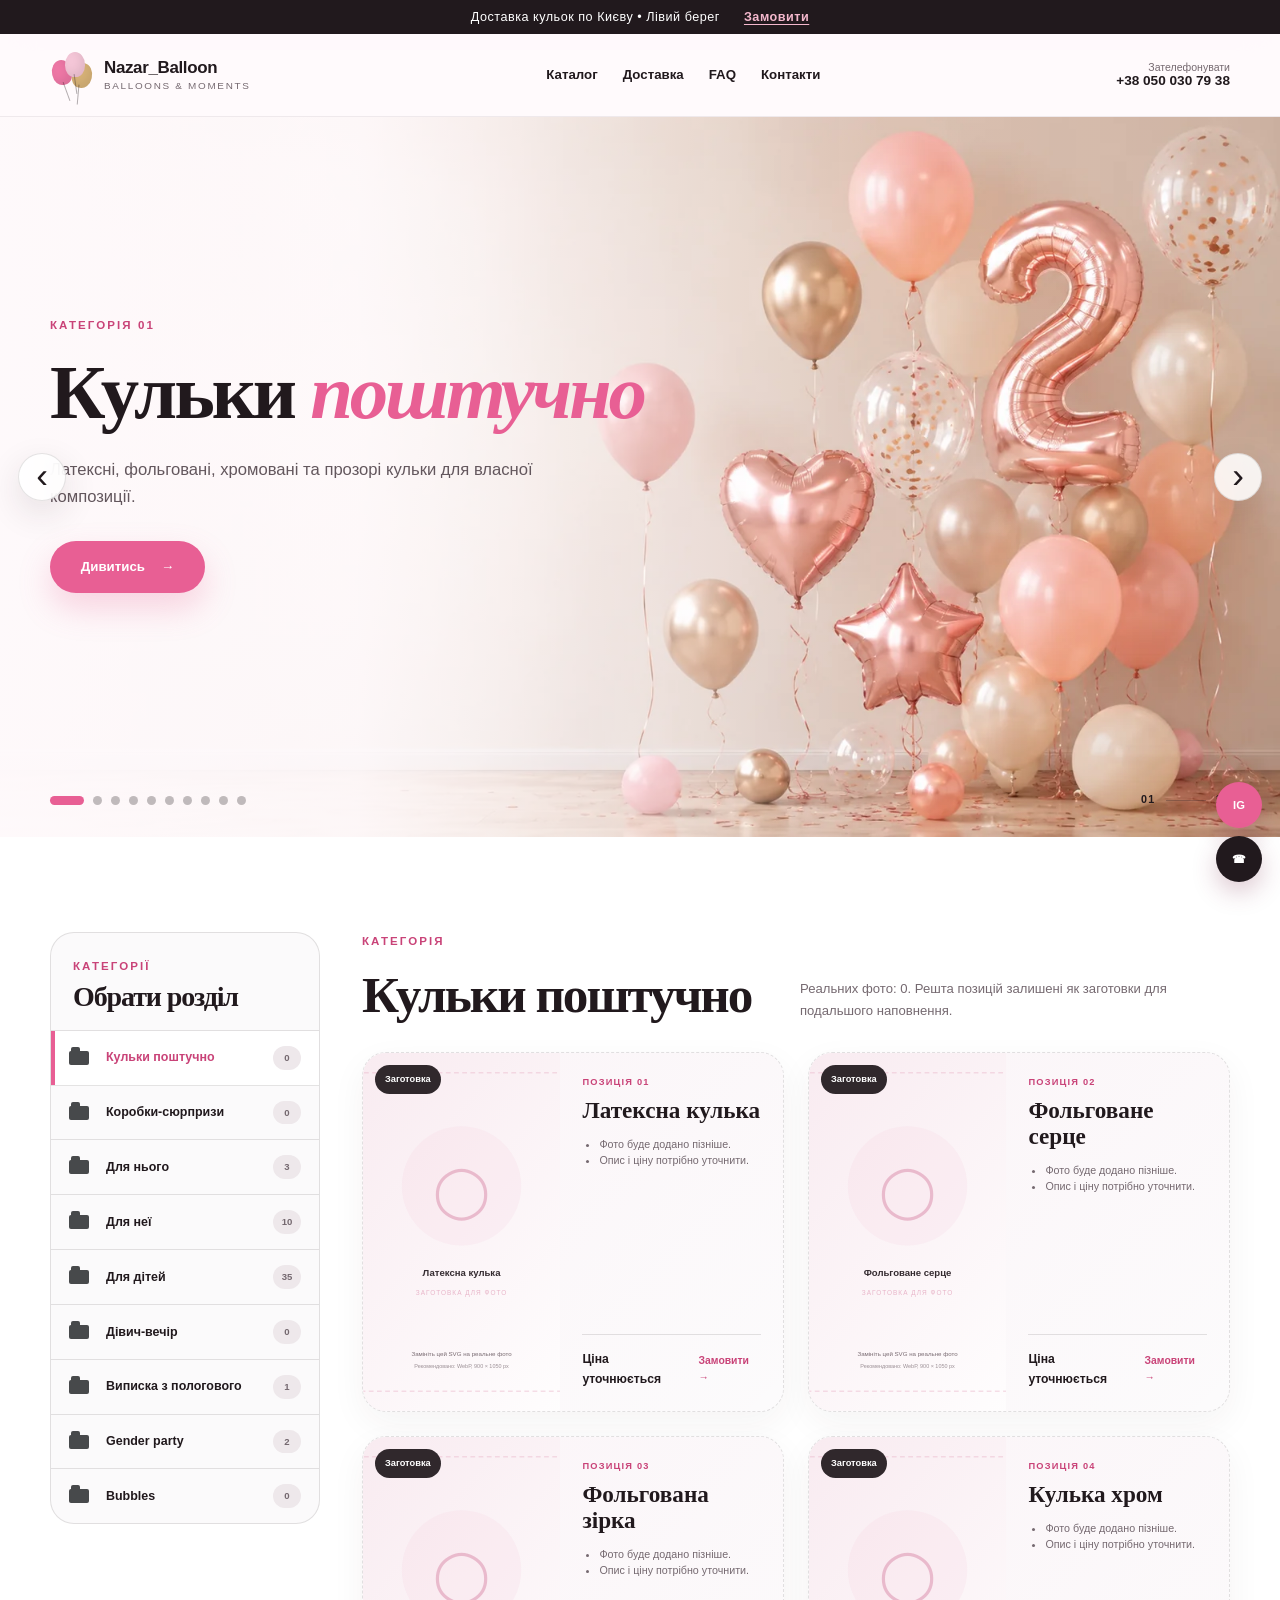
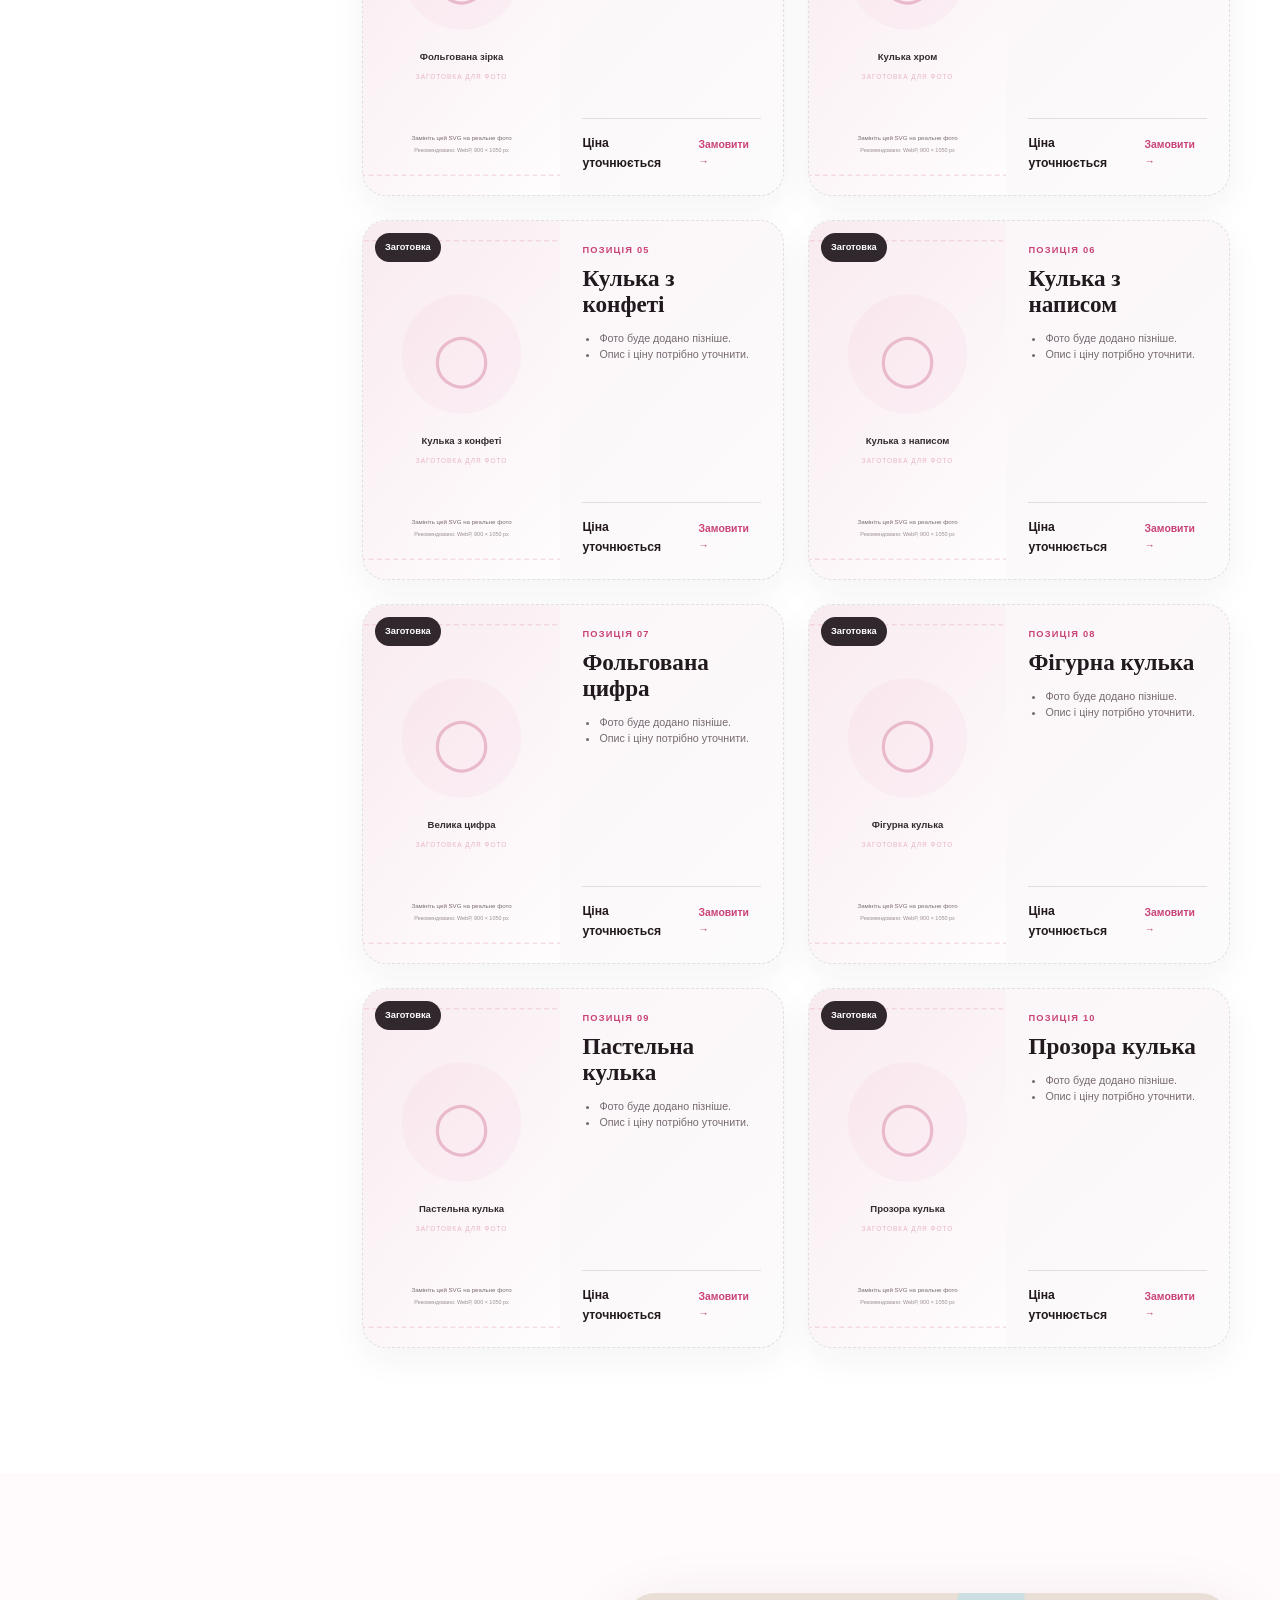
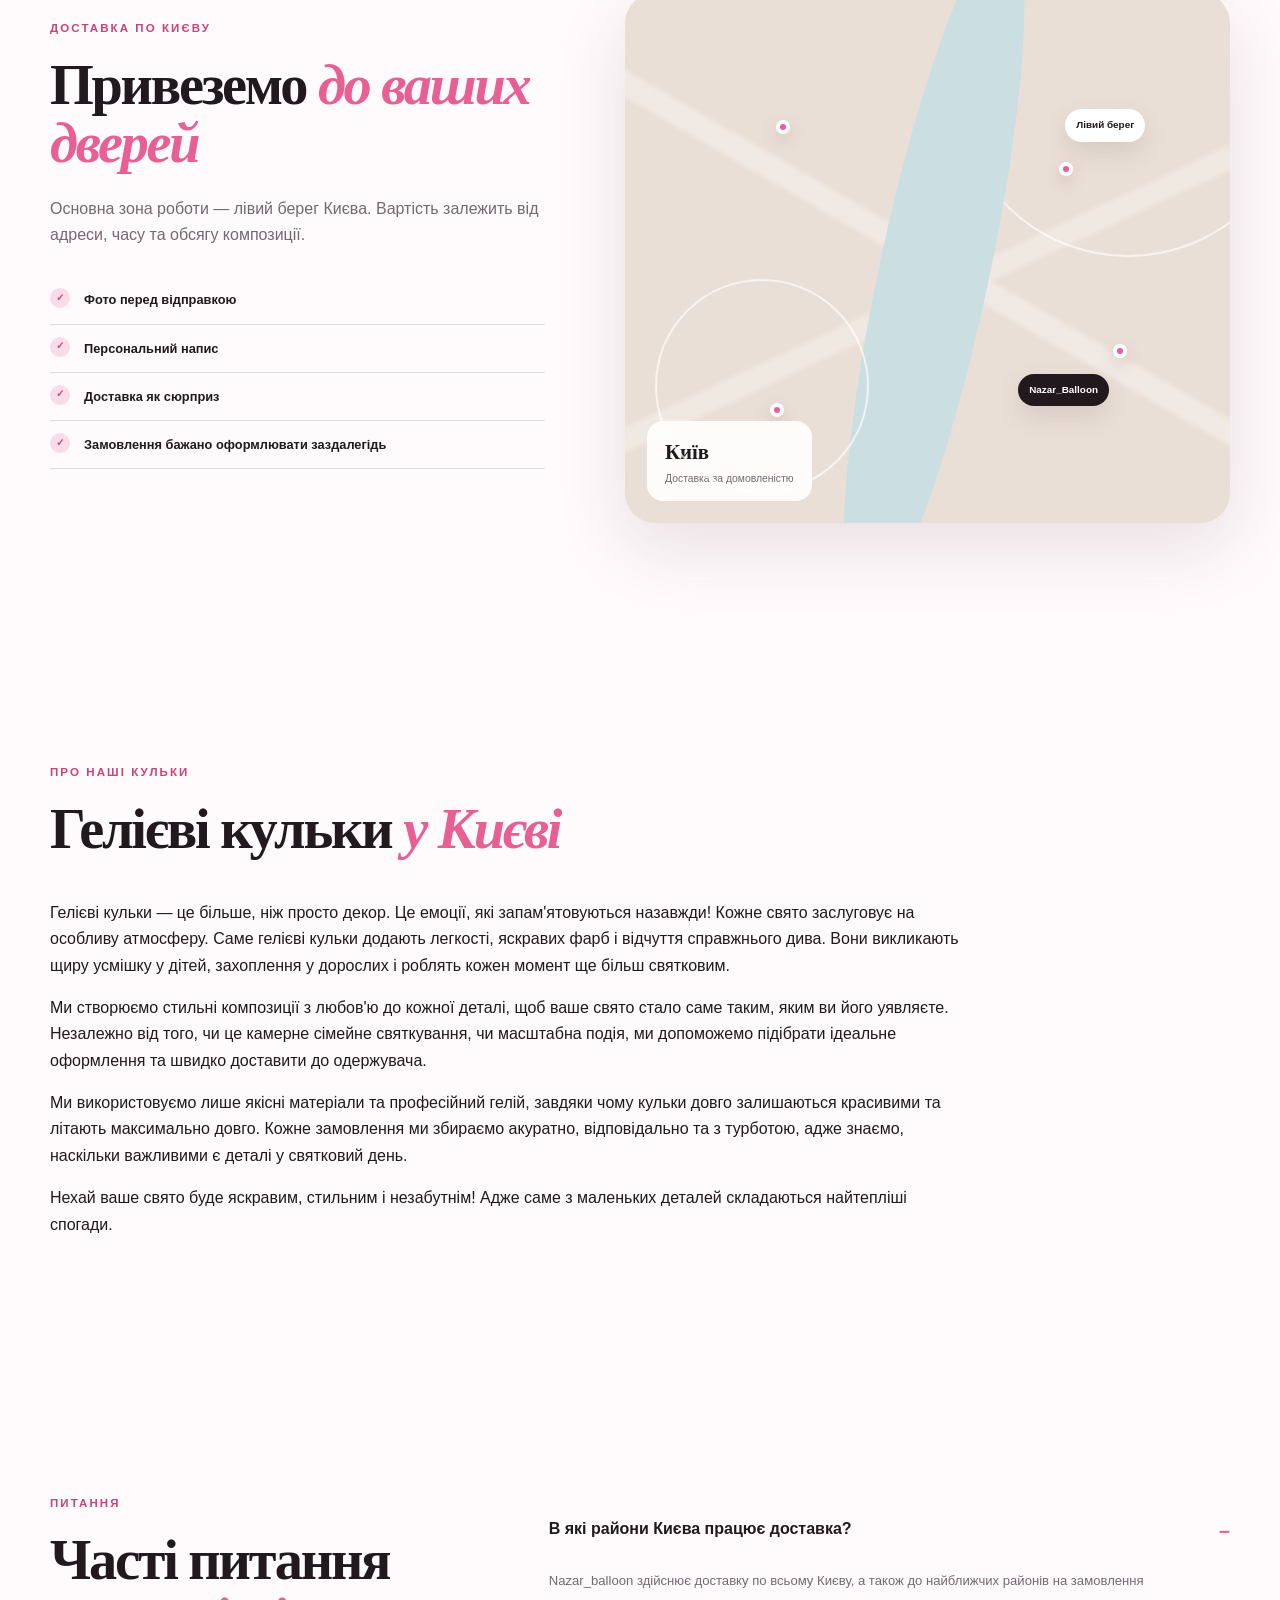
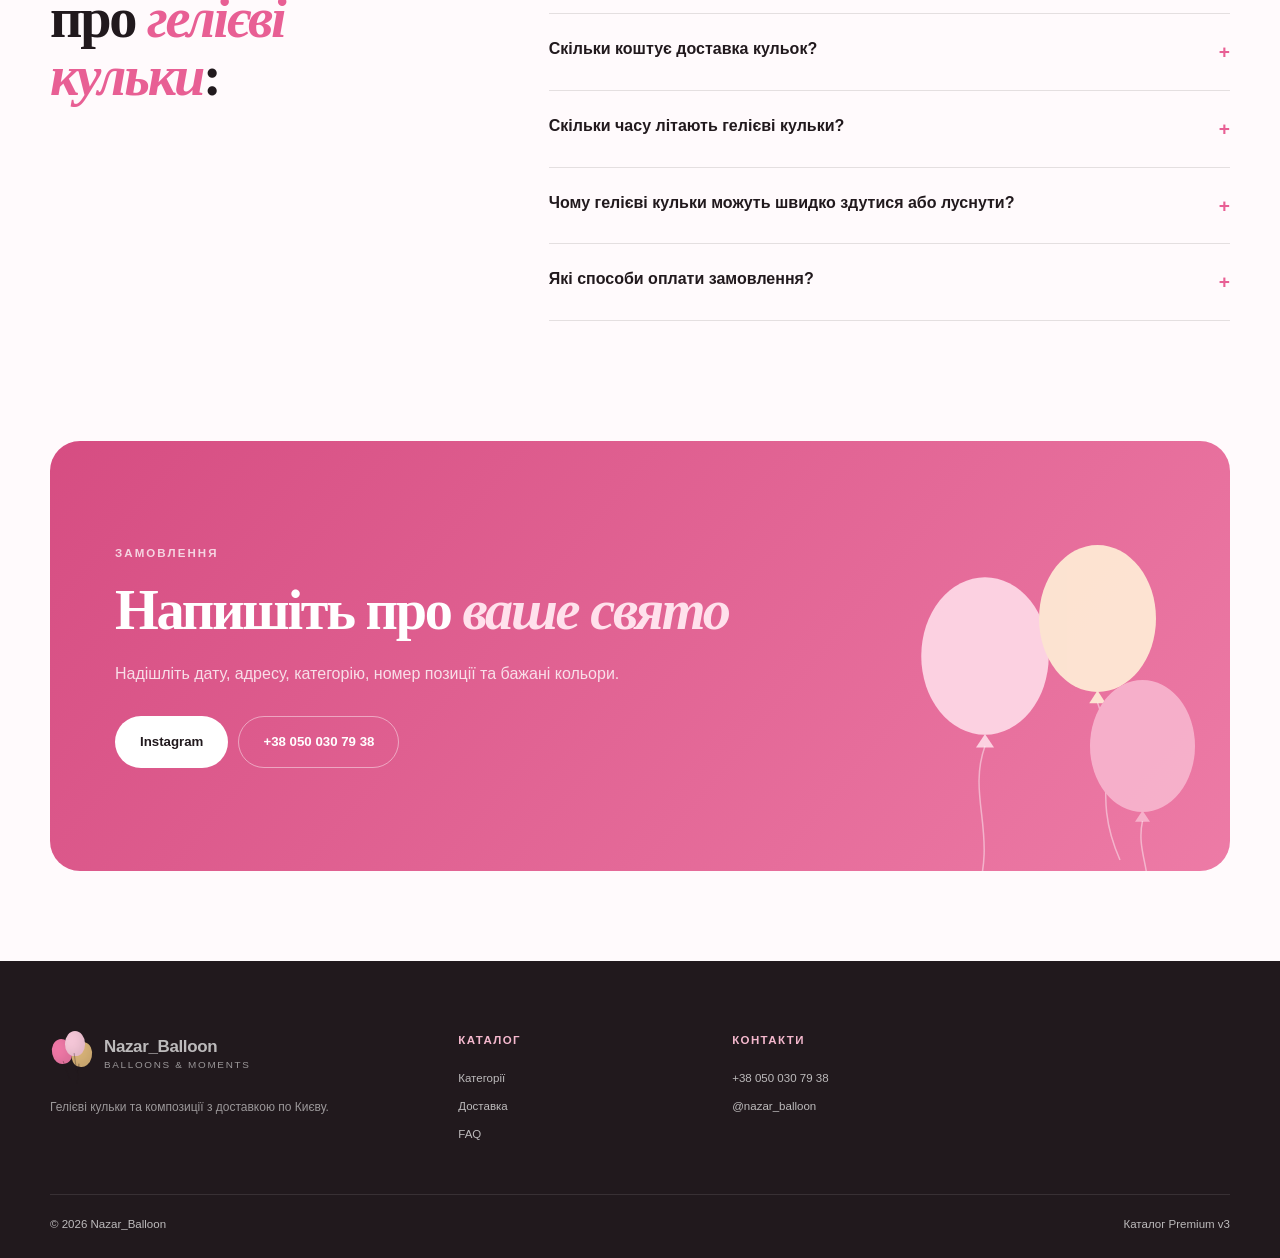
==== commit 3e5059e1: "Add files via upload" ====
--- a/index.html
+++ b/index.html
@@ -377,13 +377,49 @@
 <div class="delivery__map reveal reveal--delay"><div class="map-card"><div class="map-card__river"></div><span class="map-dot map-dot--1"></span><span class="map-dot map-dot--2"></span><span class="map-dot map-dot--3"></span><span class="map-dot map-dot--4"></span><div class="map-label map-label--1">Лівий берег</div><div class="map-label map-label--2">Nazar_Balloon</div><div class="map-card__info"><strong>Київ</strong><span>Доставка за домовленістю</span></div></div></div>
 </div>
 </section>
+<section class="section" id="helium-balloons">
+<div class="container">
+<div class="section-heading">
+<div>
+<p class="eyebrow">Про наші кульки</p>
+<h2>Гелієві кульки <em>у Києві</em></h2>
+</div>
+</div>
+<div class="reveal" style="max-width: 920px;">
+<p>Гелієві кульки — це більше, ніж просто декор. Це емоції, які запам'ятовуються назавжди! Кожне свято заслуговує на особливу атмосферу. Саме гелієві кульки додають легкості, яскравих фарб і відчуття справжнього дива. Вони викликають щиру усмішку у дітей, захоплення у дорослих і роблять кожен момент ще більш святковим.</p>
+<p>Ми створюємо стильні композиції з любов'ю до кожної деталі, щоб ваше свято стало саме таким, яким ви його уявляєте. Незалежно від того, чи це камерне сімейне святкування, чи масштабна подія, ми допоможемо підібрати ідеальне оформлення та швидко доставити до одержувача.</p>
+<p>Ми використовуємо лише якісні матеріали та професійний гелій, завдяки чому кульки довго залишаються красивими та літають максимально довго. Кожне замовлення ми збираємо акуратно, відповідально та з турботою, адже знаємо, наскільки важливими є деталі у святковий день.</p>
+<p>Нехай ваше свято буде яскравим, стильним і незабутнім! Адже саме з маленьких деталей складаються найтепліші спогади.</p>
+</div>
+</div>
+</section>
 <section class="section faq" id="faq">
 <div class="container faq__grid">
-<div class="faq__intro reveal"><p class="eyebrow">Питання</p><h2>Перед <em>замовленням</em></h2><p>Ціни в картках відповідають завантаженому опису. Заготовки потрібно замінити реальними товарами перед запуском реклами.</p></div>
+<div class="faq__intro reveal">
+<p class="eyebrow">Питання</p>
+<h2>Часті питання про <em>гелієві кульки</em>:</h2>
+</div>
 <div class="accordion reveal reveal--delay">
-<article class="accordion__item is-open"><button aria-expanded="true" type="button"><span>Як замінити фото-заготовку?</span><i>−</i></button><div class="accordion__content"><p>Завантажте WebP-фото до assets/images і замініть шлях до SVG у index.html та assets/catalog-data.js.</p></div></article>
-<article class="accordion__item"><button aria-expanded="false" type="button"><span>Чому деякі позиції без ціни?</span><i>+</i></button><div class="accordion__content"><p>У документі не було товарів для всіх Реальні фото товарів. Такі картки навмисно позначені як заготовки.</p></div></article>
-<article class="accordion__item"><button aria-expanded="false" type="button"><span>Чи можна змінювати категорію товару?</span><i>+</i></button><div class="accordion__content"><p>Так. Усі дані винесені у файл assets/catalog-data.js, де легко змінити назву, ціну, склад, фото й категорію.</p></div></article>
+<article class="accordion__item is-open">
+<button aria-expanded="true" type="button"><span>В які райони Києва працює доставка?</span><i>−</i></button>
+<div class="accordion__content"><p>Nazar_balloon здійснює доставку по всьому Києву, а також до найближчих районів на замовлення</p></div>
+</article>
+<article class="accordion__item">
+<button aria-expanded="false" type="button"><span>Скільки коштує доставка кульок?</span><i>+</i></button>
+<div class="accordion__content"><p>Доставка по Києву здійснюється від замовлення на 800 грн. З 7:00 до 22.00. Вартість доставки обумовлюється індивідуально, 20 грн. за 1 км від ТЦ «Квадрат».</p></div>
+</article>
+<article class="accordion__item">
+<button aria-expanded="false" type="button"><span>Скільки часу літають гелієві кульки?</span><i>+</i></button>
+<div class="accordion__content"><p>Час польоту залежить від типу кульки: Як правило, повітряні кульки залишаються надутими протягом 3-5 днів, а потім починають дуже повільно здуватися.</p></div>
+</article>
+<article class="accordion__item">
+<button aria-expanded="false" type="button"><span>Чому гелієві кульки можуть швидко здутися або луснути?</span><i>+</i></button>
+<div class="accordion__content"><p>Гелій дуже чутливий до перепадів температури. Основні вороги кульок: 1.Спека та прямі сонячні промені: газ розширюється від тепла, через що латекс лопається, а фольга може розірватися по шву. 2. Холод і протяги: на морозі або при різкому перенесенні з тепла в холод гелій стискається, і кулька виглядає здутою. Коли повітря знову прогріється, форма частково відновиться. 3. Вологість: у дощову погоду та через високу вологість полімерний клей всередині латексної кульки довго сохне, що скорочує час польоту.</p></div>
+</article>
+<article class="accordion__item">
+<button aria-expanded="false" type="button"><span>Які способи оплати замовлення?</span><i>+</i></button>
+<div class="accordion__content"><p>Оплата здійснюється готівкою кур’єру або онлайн на карту чи розрахунковий рахунок.</p></div>
+</article>
 </div>
 </div>
 </section>
--- a/assets/styles.css
+++ b/assets/styles.css
@@ -397,3 +397,60 @@
 }
 
 .catalog-card__photo img[src$=".webp"]{object-position:center}.category-nav__item small{min-width:28px;text-align:center}
+
+/* ===== Category hero slider ===== */
+.category-hero{position:relative;background:#f7edf1;overflow:hidden}
+.category-slider{position:relative;min-height:clamp(560px,68vw,720px);isolation:isolate;outline:none}
+.category-slider__viewport{position:absolute;inset:0}
+.category-slider__slide{position:absolute;inset:0;opacity:0;visibility:hidden;pointer-events:none;transition:opacity .7s ease,visibility .7s ease}
+.category-slider__slide.is-active{opacity:1;visibility:visible;pointer-events:auto;z-index:1}
+.category-slider__image{position:absolute;inset:0;width:100%;height:100%;object-fit:cover;object-position:center;transform:scale(1.015);transition:transform 7s ease}
+.category-slider__slide.is-active .category-slider__image{transform:scale(1)}
+.category-slider__shade{position:absolute;inset:0;background:linear-gradient(90deg,rgba(255,250,252,.98) 0%,rgba(255,250,252,.91) 28%,rgba(255,250,252,.48) 48%,rgba(255,250,252,.06) 68%,rgba(255,250,252,0) 100%)}
+.category-slider__content{position:relative;z-index:2;min-height:clamp(560px,68vw,720px);display:flex;flex-direction:column;align-items:flex-start;justify-content:center;padding-top:54px;padding-bottom:100px}
+.category-slider__content h1{font-size:clamp(3.3rem,6vw,6.25rem);max-width:650px;margin:0}
+.category-slider__content>p:not(.eyebrow){max-width:520px;margin:24px 0 30px;color:#63575d;font-size:clamp(.93rem,1.3vw,1.08rem)}
+.category-slider__cta{min-width:155px}
+.category-slider__arrow{position:absolute;z-index:6;top:50%;width:48px;height:48px;border:1px solid rgba(33,25,29,.12);border-radius:50%;background:rgba(255,255,255,.86);backdrop-filter:blur(12px);box-shadow:0 12px 35px rgba(50,29,38,.12);display:grid;place-items:center;cursor:pointer;transform:translateY(-50%);transition:background .2s,transform .2s,box-shadow .2s}
+.category-slider__arrow:hover{background:#fff;box-shadow:0 15px 38px rgba(50,29,38,.18);transform:translateY(-50%) scale(1.04)}
+.category-slider__arrow span{font-family:Arial,sans-serif;font-size:2.2rem;line-height:1;margin-top:-4px}
+.category-slider__arrow--prev{left:max(18px,calc((100vw - 1260px)/2))}
+.category-slider__arrow--next{right:max(18px,calc((100vw - 1260px)/2))}
+.category-slider__footer{position:absolute;z-index:7;left:50%;bottom:28px;width:min(1180px,calc(100% - 40px));transform:translateX(-50%);display:flex;align-items:center;justify-content:space-between;gap:24px}
+.category-slider__dots{display:flex;align-items:center;gap:9px}
+.category-slider__dot{width:9px;height:9px;padding:0;border:0;border-radius:50%;background:rgba(33,25,29,.28);cursor:pointer;transition:width .25s,background .25s,border-radius .25s}
+.category-slider__dot:hover{background:rgba(33,25,29,.55)}
+.category-slider__dot.is-active{width:34px;border-radius:999px;background:var(--rose)}
+.category-slider__counter{display:flex;align-items:center;gap:10px;color:var(--ink);font-size:.67rem;font-weight:800;letter-spacing:.12em}
+.category-slider__counter i{display:block;width:40px;height:1px;background:rgba(33,25,29,.28)}
+.category-slider:focus-visible{box-shadow:inset 0 0 0 3px var(--rose)}
+
+@media(max-width:900px){
+  .category-slider,.category-slider__content{min-height:620px}
+  .category-slider__image{object-position:64% center}
+  .category-slider__shade{background:linear-gradient(90deg,rgba(255,250,252,.97) 0%,rgba(255,250,252,.88) 46%,rgba(255,250,252,.28) 78%,rgba(255,250,252,.08) 100%)}
+  .category-slider__content{padding-top:45px;padding-bottom:105px}
+  .category-slider__content h1{max-width:540px;font-size:clamp(3rem,10vw,5rem)}
+  .category-slider__content>p:not(.eyebrow){max-width:460px}
+  .category-slider__arrow{width:42px;height:42px;top:auto;bottom:20px;transform:none}
+  .category-slider__arrow:hover{transform:scale(1.04)}
+  .category-slider__arrow--prev{left:auto;right:74px}
+  .category-slider__arrow--next{right:20px}
+  .category-slider__footer{bottom:34px;padding-right:120px}
+  .category-slider__counter{display:none}
+}
+@media(max-width:600px){
+  .category-slider,.category-slider__content{min-height:650px}
+  .category-slider__image{object-position:70% center}
+  .category-slider__shade{background:linear-gradient(90deg,rgba(255,250,252,.98) 0%,rgba(255,250,252,.92) 58%,rgba(255,250,252,.4) 100%)}
+  .category-slider__content{justify-content:flex-start;padding-top:82px;padding-bottom:120px}
+  .category-slider__content h1{max-width:92%;font-size:clamp(2.85rem,14vw,4.3rem)}
+  .category-slider__content>p:not(.eyebrow){max-width:88%;margin:20px 0 26px;font-size:.9rem}
+  .category-slider__footer{width:calc(100% - 30px);padding-right:102px;bottom:31px}
+  .category-slider__dots{gap:6px;max-width:calc(100vw - 150px);overflow:hidden}
+  .category-slider__dot{width:7px;height:7px;flex:0 0 auto}
+  .category-slider__dot.is-active{width:24px}
+  .category-slider__arrow{width:40px;height:40px;bottom:18px}
+  .category-slider__arrow--prev{right:64px}
+  .category-slider__arrow--next{right:14px}
+}
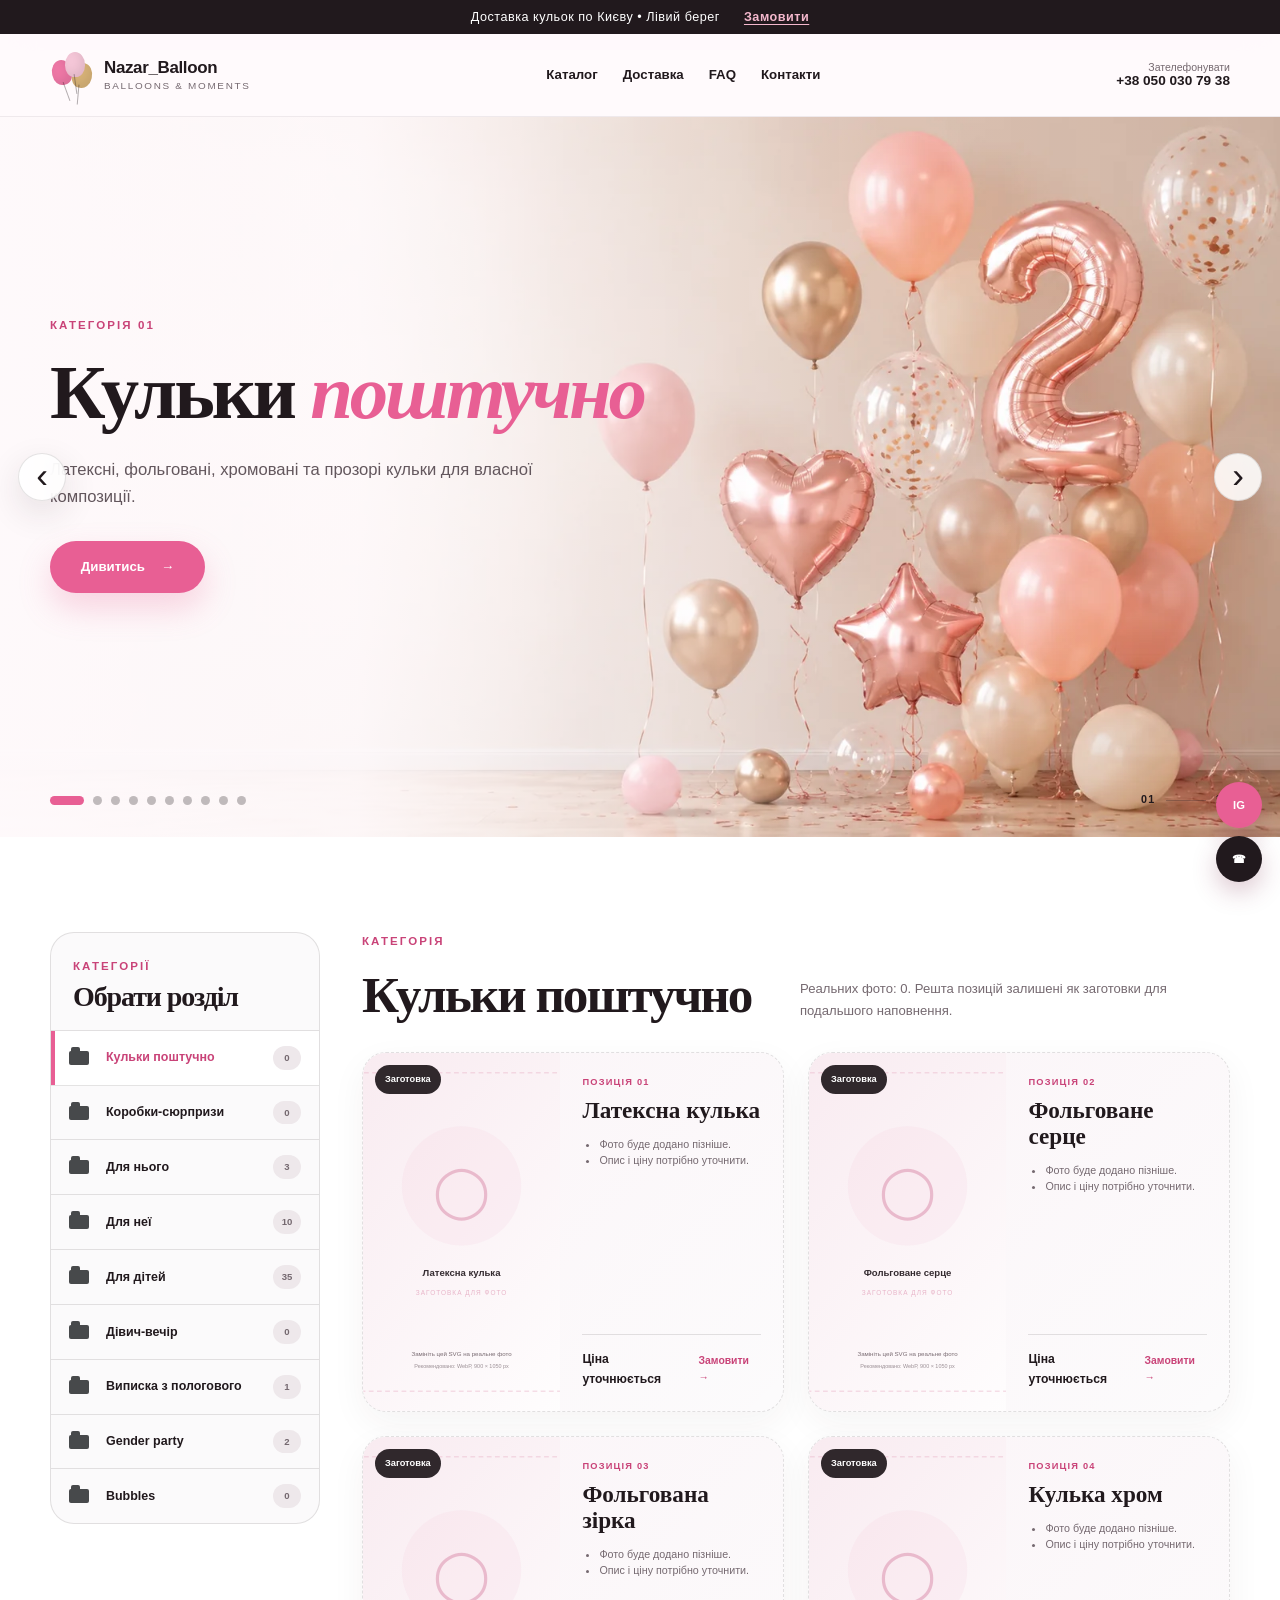
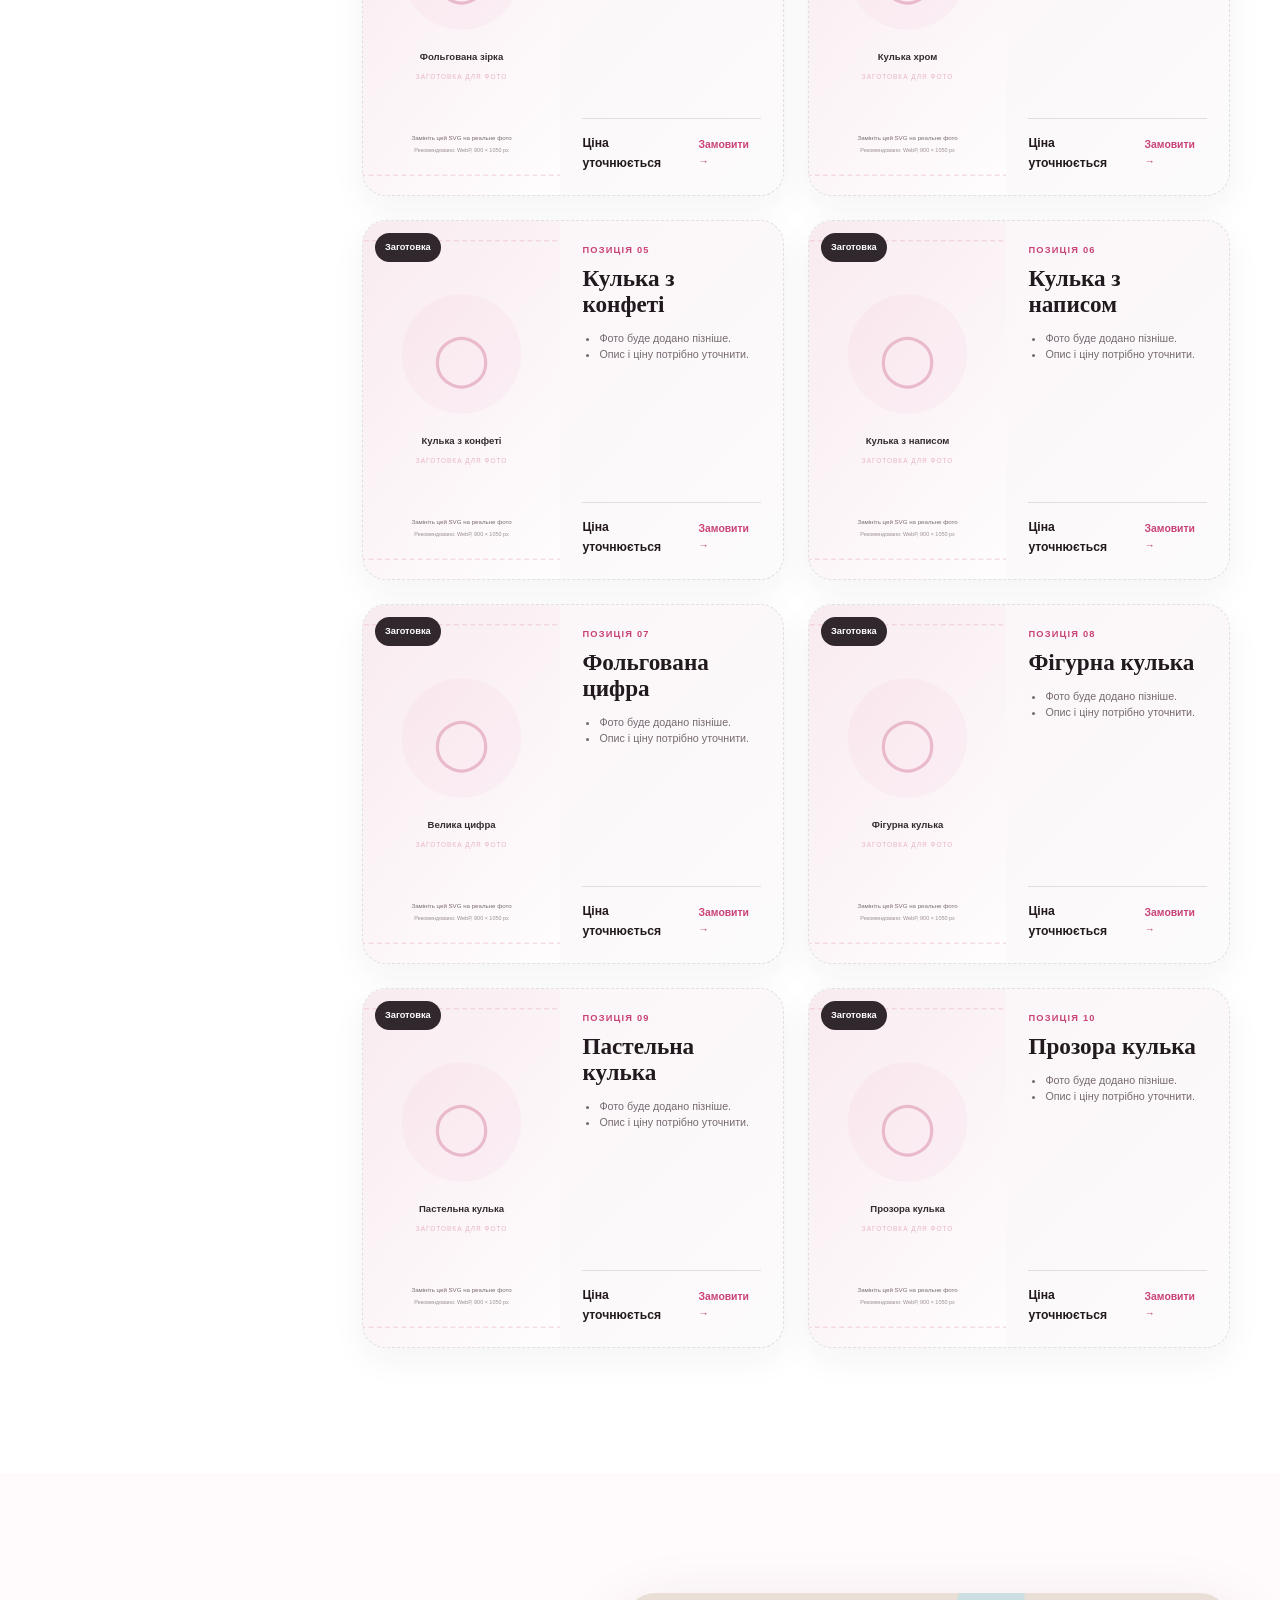
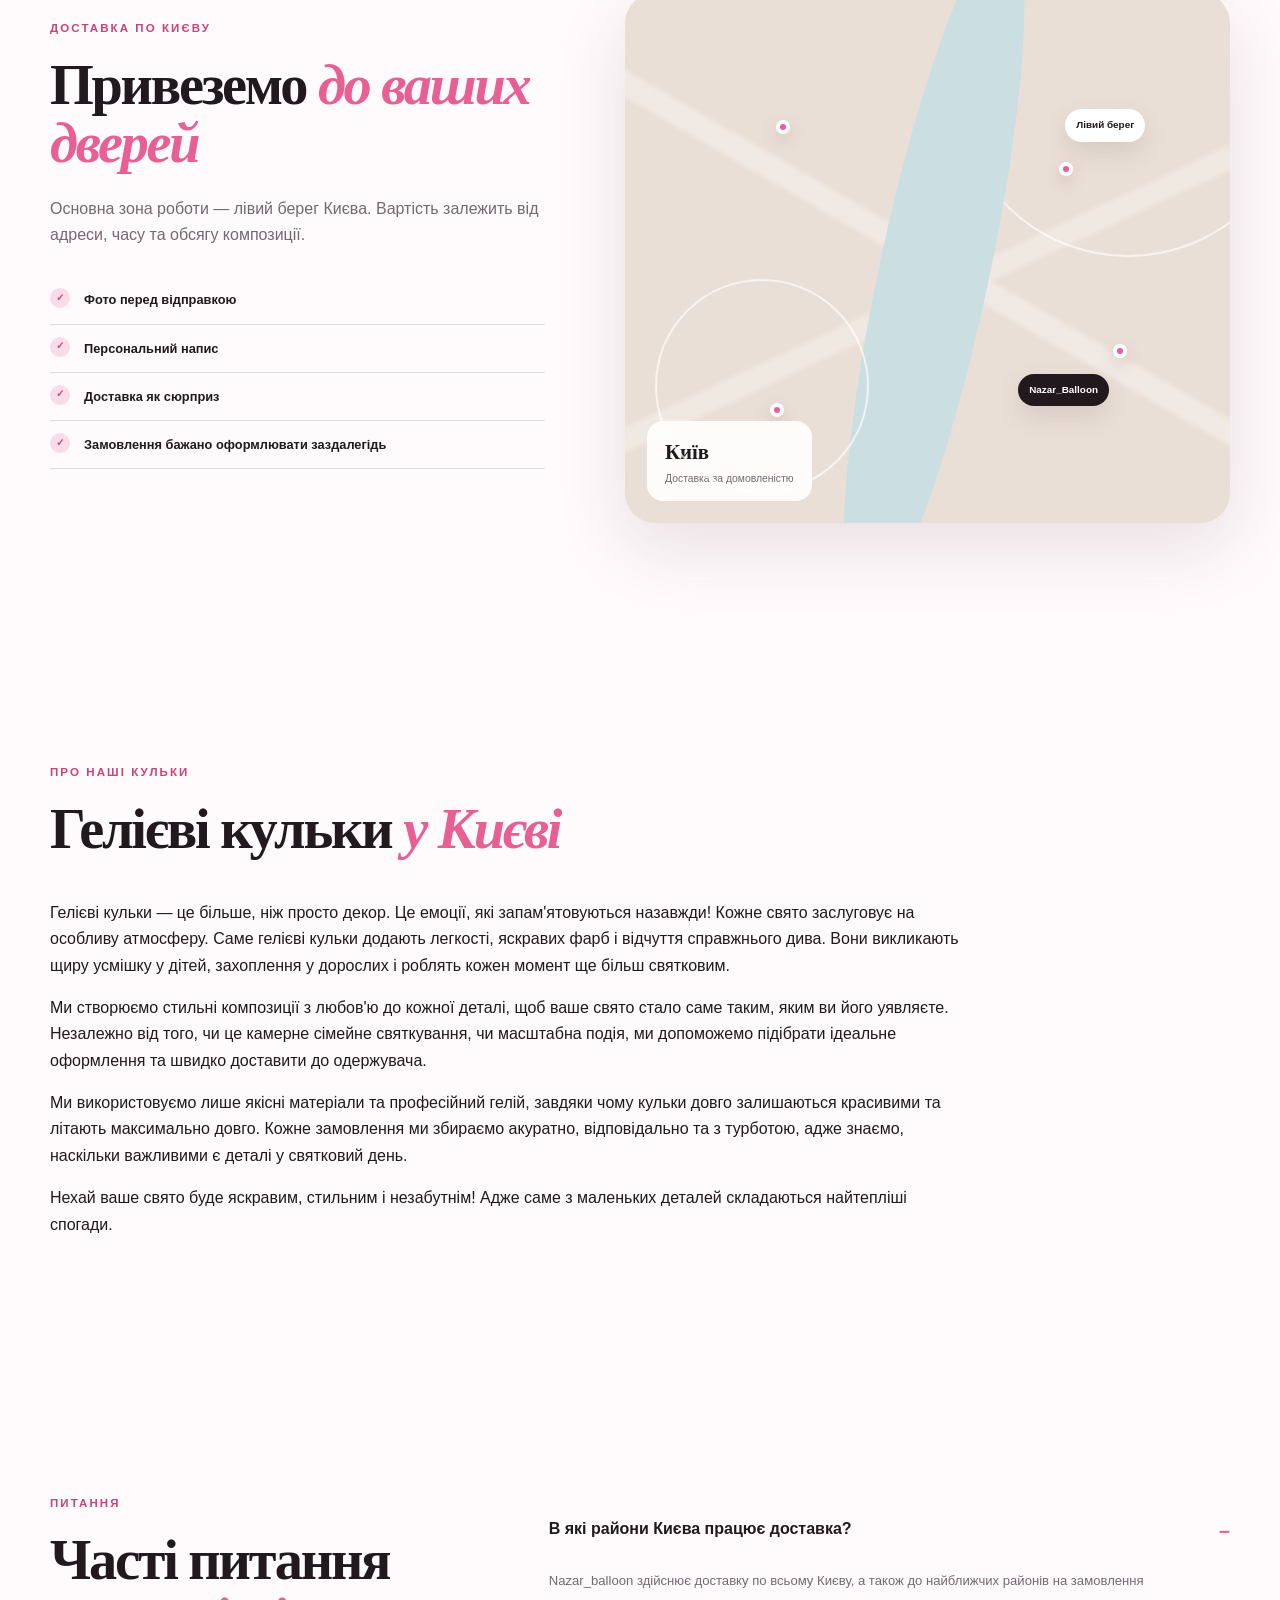
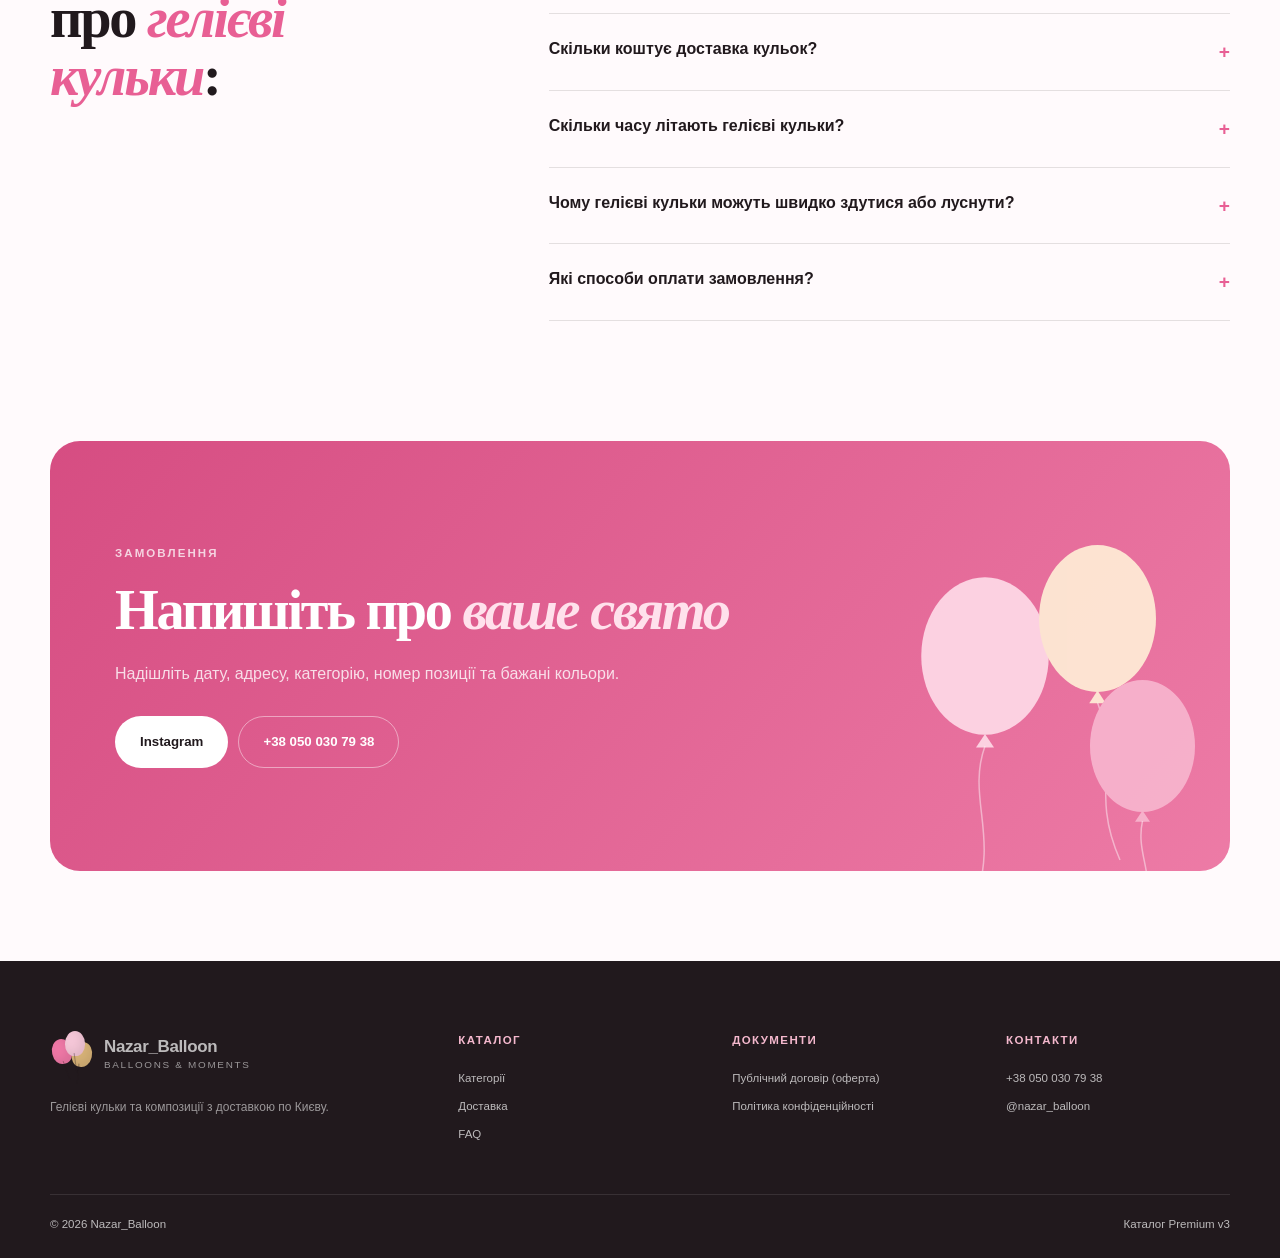
==== commit 6fa7db4f: "Add files via upload" ====
--- a/index.html
+++ b/index.html
@@ -425,7 +425,7 @@
 </section>
 <section class="contact-section" id="contacts"><div class="container"><div class="contact-card reveal"><div class="contact-card__content"><p class="eyebrow">Замовлення</p><h2>Напишіть про <em>ваше свято</em></h2><p>Надішліть дату, адресу, категорію, номер позиції та бажані кольори.</p><div class="contact-actions"><a class="button button--light" href="https://www.instagram.com/nazar_balloon/" rel="noopener" target="_blank">Instagram</a><a class="button button--outline-light" href="tel:+380500307938">+38 050 030 79 38</a></div></div><img alt="" src="assets/images/contact-balloons.svg"/></div></div></section>
 </main>
-<footer class="footer"><div class="container footer__grid"><div><a class="brand brand--footer" href="#top"><span class="brand__mark"><span class="brand__balloon brand__balloon--one"></span><span class="brand__balloon brand__balloon--two"></span><span class="brand__balloon brand__balloon--three"></span></span><span><strong>Nazar_Balloon</strong><small>balloons &amp; moments</small></span></a><p>Гелієві кульки та композиції з доставкою по Києву.</p></div><div><h3>Каталог</h3><a href="#catalog">Категорії</a><a href="#delivery">Доставка</a><a href="#faq">FAQ</a></div><div><h3>Контакти</h3><a href="tel:+380500307938">+38 050 030 79 38</a><a href="https://www.instagram.com/nazar_balloon/" target="_blank">@nazar_balloon</a></div></div><div class="container footer__bottom"><span>© <span id="year"></span> Nazar_Balloon</span><span>Каталог Premium v3</span></div></footer>
+<footer class="footer"><div class="container footer__grid"><div><a class="brand brand--footer" href="#top"><span class="brand__mark"><span class="brand__balloon brand__balloon--one"></span><span class="brand__balloon brand__balloon--two"></span><span class="brand__balloon brand__balloon--three"></span></span><span><strong>Nazar_Balloon</strong><small>balloons &amp; moments</small></span></a><p>Гелієві кульки та композиції з доставкою по Києву.</p></div><div><h3>Каталог</h3><a href="#catalog">Категорії</a><a href="#delivery">Доставка</a><a href="#faq">FAQ</a></div><div><h3>Документи</h3><a href="public-offer.html">Публічний договір (оферта)</a><a href="privacy-policy.html">Політика конфіденційності</a></div><div><h3>Контакти</h3><a href="tel:+380500307938">+38 050 030 79 38</a><a href="https://www.instagram.com/nazar_balloon/" rel="noopener" target="_blank">@nazar_balloon</a></div></div><div class="container footer__bottom"><span>© <span id="year"></span> Nazar_Balloon</span><span>Каталог Premium v3</span></div></footer>
 <dialog class="catalog-modal" id="catalog-modal"><button class="modal-close" type="button">×</button><div class="catalog-modal__grid"><img alt="" id="modal-image"/><div><p class="eyebrow" id="modal-category"></p><h2 id="modal-title"></h2><ul id="modal-composition"></ul><strong class="modal-price" id="modal-price"></strong><p class="modal-placeholder-note" id="modal-placeholder-note"></p><a class="button button--primary button--wide" href="https://www.instagram.com/nazar_balloon/" rel="noopener" target="_blank">Замовити в Instagram</a></div></div></dialog>
 <div class="floating-actions"><a href="https://www.instagram.com/nazar_balloon/" rel="noopener" target="_blank">IG</a><a href="tel:+380500307938">☎</a></div>
 <script src="assets/catalog-data.js"></script>
